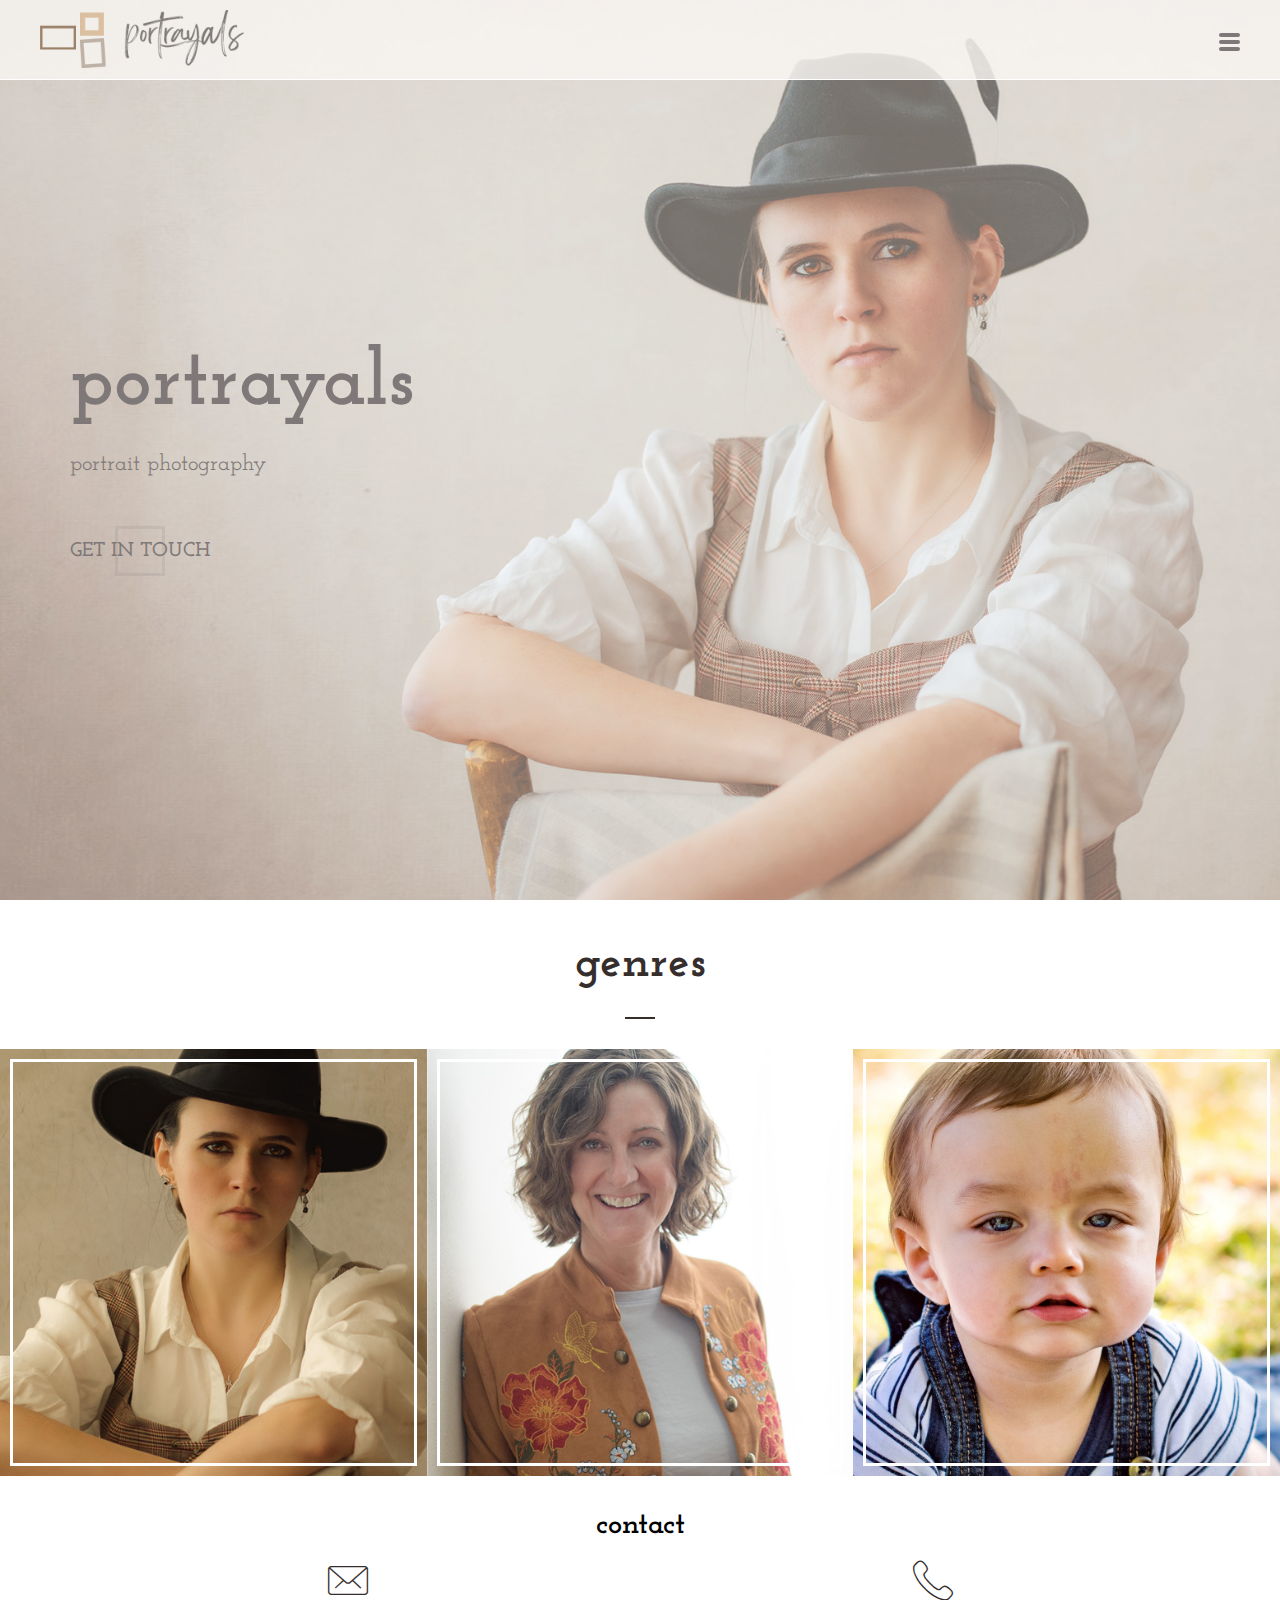
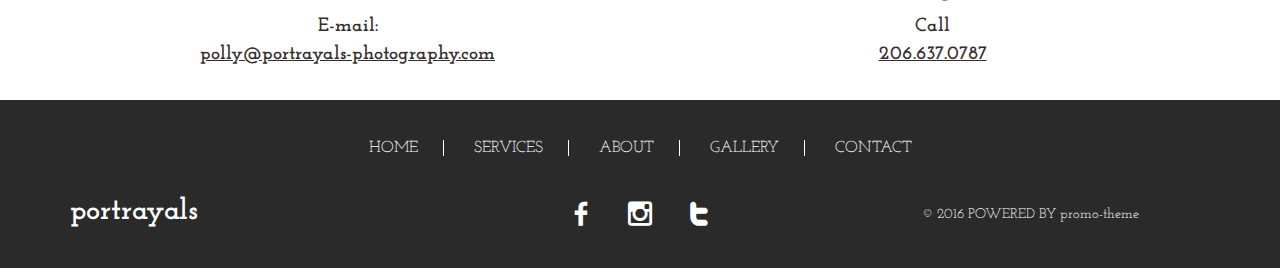
==== index.html @ 2fafe503 "first commit" ====
<!DOCTYPE HTML>
<html lang="en" dir="ltr">
<head>
	<meta charset=utf-8>
	<meta name="viewport" content="width=device-width, initial-scale=1.0">
	<title>Portrayals Portrait Studio</title>
	<meta name="keywords" content="">
	<meta name="description" content="">
	<link id="favicon" rel="shortcut icon" href="images\imgs\favicon.ico" type="image/x-icon">
	<link rel="stylesheet" href="css/fonts.css">
	<link rel="stylesheet" href="css/icon-font.css">
	<link rel="stylesheet" href="css/social-icons.css">
	<link rel="stylesheet" href="css/frontend-grid.css">
	<link rel="stylesheet" href="css/owl.carousel.css">
	<link rel="stylesheet" href="css/style.css">
	<link rel="stylesheet" href="css/mobile.css">
	<link rel="preconnect" href="https://fonts.googleapis.com">
	<link rel="preconnect" href="https://fonts.gstatic.com" crossorigin>
	<link href="https://fonts.googleapis.com/css2?family=Josefin+Slab:ital,wght@0,300;0,500;0,700;1,300;1,400;1,700&display=swap" rel="stylesheet">

	<!-- /**
	 * @license
	 * MyFonts Webfont Build ID 4387288, 2022-02-26T09:10:14-0500
	 *
	 * The fonts listed in this notice are subject to the End User License
	 * Agreement(s) entered into by the website owner. All other parties are
	 * explicitly restricted from using the Licensed Webfonts(s).
	 *
	 * You may obtain a valid license at the URLs below.
	 *
	 * Webfont: Sisterhood by Din Studio
	 * URL: https://www.myfonts.com/fonts/din-studio/sisterhood/regular/
	 * Copyright: Sisterhood © dinstudio. 2020 All Rights Reserved
	 *
	 * © 2022 MyFonts Inc
	*/ -->
	<link rel="stylesheet" type="text/css" href="fonts\MyFontsWebfontsKit\MyFontsWebfontsKit.css">

	<style>
	@import url('https://fonts.googleapis.com/css2?family=Josefin+Slab:ital,wght@0,300;0,400;0,500;0,700;1,400&display=swap');
	</style>

	<!--[if IE]>
      <script type="text/javascript" src="https://ajax.googleapis.com/ajax/libs/mootools/1.4.0/mootools-yui-compressed.js"></script>
      <script type="text/javascript" src="js/selectivizr-min.js"></script>
      <script src="https://css3-mediaqueries-js.googlecode.com/svn/trunk/css3-mediaqueries.js"></script>
      <script src="http://html5shiv.googlecode.com/svn/trunk/html5.js"></script>
    <![endif]-->
</head>

<body>
	<div id="all">
		<!-- Preloader -->
		<div id="page-preloader">
			<div class="spinner centered-container">P</div>
		</div>
		<!-- END Preloader -->
		<!-- Header -->
		<header class="header fw-main-row">
			<div class="fw-container-fluid">
				<div class="logo"><a href="index.html"><img src="images\imgs\weblogo-sm-notag.png" alt="logo" width="80%" ></a></div>
				<div class="fr">
					<div class="nav-button full-screen-nav-button">
						<div></div>
					</div>
				</div>
			</div>
		</header>
		<!-- END Header -->

		<!-- Full screen navigation -->
		<nav class="full-screen-nav">
			<div class="fsn-container">
				<ul class="cell">
					<li class="current-menu-item menu-item-has-children">
						<a href="index.html">home</a>
							<ul class="sub-menu">
								<li class="current-menu-item"><a href="about-me.html">Photographer</a></li>
								<li><a href="agency.html">Studio</a></li>
								<!-- <li><a href="blog.html">Blog</a></li> -->
							</ul>
					</li>
					<li class="menu-item-has-children">
						<a href="#">services</a>
						<ul class="sub-menu">
							<li><a href="#">studio portraits</a></li>
							<li><a href="#">onsite portraits</a></li>
							<li><a href="#">lifestyle shoots</a></li>
							<li><a href="#">professional headshots</a></li>
							<li><a href="#">fine art boudoir</a></li>
						</ul>
					</li>
					<li class="menu-item-has-children">
						<a href="about-me.html">about</a>
					</li>
					<li class="menu-item-has-children">
						<a href="masonry-col3.html">gallery</a>
					</li>
					<li><a href="contact.html">contact me</a></li>
				</ul>
			</div>
		</nav>
		<!-- END Full screen navigation -->

		<section class="fw-main-row">
			<div class="fw-container-fluid no-padding">
				<!-- Banner -->
				<div class="banner full-screen">
					<div class="item" style="background-image: url(images/imgs/bannerimg-1.jpg);">
						<div class="centered-container fw-container">
							<h1>portrayals</h1>
							<p>portrait photography</p>
							<a href="contact.html" class="button-style1"><span>get in touch</span></a>
						</div>
					</div>



				</div>
				<!--END Banner -->
			</div>
		</section>

		<section class="fw-main-row">

			<div class="fw-container-fluid">
				<div class="heading-decor line tac">
						<h2>genres</h2>
				</div>
				<div class="fw-row">
					<!-- Team item -->
					<div class="team-item fw-col-xs-12 fw-col-sm-6 fw-col-md-4" style="background-image: url(images/imgs/team1.jpg);">
						<div class="centered-container">
							<div>
								<p style="text-transform: uppercase;">contemporary<br />portrait</p>

							</div>
						</div>
					</div>
					<!-- END Team item -->
					<!-- Team item -->
					<div class="team-item fw-col-xs-12 fw-col-sm-6 fw-col-md-4" style="background-image: url(images/imgs/team2.jpg);">
						<div class="centered-container">
							<div>
								<p style="text-transform: uppercase;">professional<br />headshot</p>
							</div>
						</div>
					</div>
					<!-- END Team item -->
					<!-- Team item -->
					<div class="team-item fw-col-xs-12 fw-col-sm-6 fw-col-md-4" style="background-image: url(images/imgs/team3.jpg);">
						<div class="centered-container">
							<div>
									<p style="text-transform: uppercase;">family<br />lifestyle</p>
							</div>
						</div>
					</div>
					</div>
					<!-- END Team item -->
					<!-- Team item -->
					<!-- <div class="team-item fw-col-xs-12 fw-col-sm-6 fw-col-md-3" style="background-image: url(images/imgs/team4.jpg);">
						<div class="centered-container">
							<div>
								<p style="text-transform: uppercase;">fine art<br />boudoir</p>
							</div>
						</div>
					</div> -->
					<!-- END Team item -->
				</div>

		</section>


		<section class="fw-main-row clearfix pt15">
			<div class="fw-container">
				<div class="h4 tac" style="color: #000;">contact</div>
				<div class="fw-row">

					<!-- Icon box -->
					<div class="icon-box fw-col-xs-12 fw-col-sm-6">
						<div class="icon"><i class="icon-font-mail-5"></i></div>
						<p style="font-size: 1.2rem; font-weight: 700;">E-mail:<br/><a href="mailto:polly@portrayals-photography.com">polly@portrayals-photography.com</a></p>
					</div>
					<!-- END Icon box -->
					<!-- Icon box -->
					<div class="icon-box fw-col-xs-12 fw-col-sm-6">
						<div class="icon"><i class="icon-font-phone-call-2"></i></div>
						<p style="font-size: 1.2rem; font-weight: 700;">Call<br><a href="206.637.0787">206.637.0787</a></p>
					</div>
					<!-- END Icon box -->
				</div>
			</div>
		</section>

		<footer class="footer fw-main-row dark-overlay2">
			<div class="fw-container-fluid no-padding">
			</div>
			<div class="fw-container">
				<!-- Footer menu -->
				<nav class="footer-nav">
					<ul class="menu">
						<li><a href="index.html">HOME</a></li>
						<li><a href="#">SERVICES</a></li>
						<li><a href="about-me.html">ABOUT</a></li>
						<li><a href="masonry-col3.html">GALLERY</a></li>
						<li><a href="contact.html">CONTACT</a></li>
					</ul>
				</nav>
				<!-- END Footer menu -->
				<div class="fw-row">
					<div class="fw-col-xs-12 fw-col-md-4">
						<!-- Footer logo -->
						<div class="footer-logo"><a href="index.html">portrayals</a></div>
						<!-- END Footer logo -->
					</div>
					<div class="fw-col-xs-12 fw-col-sm-6 fw-col-md-4">
						<!-- Social buttons -->
						<div class="social-buttons tac">
							<a href="#"><i class="social-icon-facebook-logo"></i></a>
							<a href="#"><i class="social-icon-instagram-social-network-logo-of-photo-camera"></i></a>
							<a href="#"><i class="social-icon-twitter-logo"></i></a>

						</div>
						<!-- END Social buttons -->
					</div>
					<!-- Copyright -->
					<div class="footer-copyright fw-col-xs-12 fw-col-sm-6 fw-col-md-4">© 2016 POWERED BY promo-theme</div>
					<!-- END Copyright -->
				</div>
			</div>
		</footer>
	</div>
	<script type="text/javascript" src="js/jquery-2.1.3.min.js"></script>
	<script type="text/javascript" src="js/owl.carousel.js"></script>
	<script type="text/javascript" src="js/isotope.pkgd.min.js"></script>
	<script type="text/javascript" src="js/script.js"></script>
</body>
</html>
---- css/icon-font.css ----
@font-face {
  font-family: 'icomoon';
  src:  url('../fonts/icomoon.eot?iv7aug');
  src:  url('../fonts/icomoon.eot?iv7aug#iefix') format('embedded-opentype'),
    url('../fonts/icomoon.ttf?iv7aug') format('truetype'),
    url('../fonts/icomoon.woff?iv7aug') format('woff'),
    url('../fonts/icomoon.svg?iv7aug#icomoon') format('svg');
  font-weight: normal;
  font-style: normal;
}

[class^="icon-font-"], [class*=" icon-font-"] {
  /* use !important to prevent issues with browser extensions that change fonts */
  font-family: 'icomoon' !important;
  speak: none;
  font-style: normal;
  font-weight: normal;
  font-variant: normal;
  text-transform: none;
  line-height: 1;

  /* Better Font Rendering =========== */
  -webkit-font-smoothing: antialiased;
  -moz-osx-font-smoothing: grayscale;
}

.icon-font-mail-2:before {
  content: "\e900";
}
.icon-font-speech-bubble:before {
  content: "\e901";
}
.icon-font-next-2:before {
  content: "\e902";
}
.icon-font-menu:before {
  content: "\e903";
}
.icon-font-battery-4:before {
  content: "\e904";
}
.icon-font-bedside-table:before {
  content: "\e905";
}
.icon-font-beer:before {
  content: "\e906";
}
.icon-font-binoculars:before {
  content: "\e907";
}
.icon-font-blind:before {
  content: "\e908";
}
.icon-font-book:before {
  content: "\e909";
}
.icon-font-cancer:before {
  content: "\e90a";
}
.icon-font-car:before {
  content: "\e90b";
}
.icon-font-car-1:before {
  content: "\e90c";
}
.icon-font-car-2:before {
  content: "\e90d";
}
.icon-font-center-alignment:before {
  content: "\e90e";
}
.icon-font-center-alignment-1:before {
  content: "\e90f";
}
.icon-font-chicken:before {
  content: "\e910";
}
.icon-font-chicken-1:before {
  content: "\e911";
}
.icon-font-chicken-2:before {
  content: "\e912";
}
.icon-font-clock:before {
  content: "\e913";
}
.icon-font-clock-1:before {
  content: "\e914";
}
.icon-font-clock-2:before {
  content: "\e915";
}
.icon-font-clock-3:before {
  content: "\e916";
}
.icon-font-clock-4:before {
  content: "\e917";
}
.icon-font-cloud:before {
  content: "\e918";
}
.icon-font-cloud-1:before {
  content: "\e919";
}
.icon-font-cloud-2:before {
  content: "\e91a";
}
.icon-font-cloud-computing:before {
  content: "\e91b";
}
.icon-font-cloudy:before {
  content: "\e91c";
}
.icon-font-coins:before {
  content: "\e91d";
}
.icon-font-compass:before {
  content: "\e91e";
}
.icon-font-conga:before {
  content: "\e91f";
}
.icon-font-copy:before {
  content: "\e920";
}
.icon-font-corndog:before {
  content: "\e921";
}
.icon-font-cow:before {
  content: "\e922";
}
.icon-font-customer-service:before {
  content: "\e923";
}
.icon-font-cutlery:before {
  content: "\e924";
}
.icon-font-diagonal-arrow:before {
  content: "\e925";
}
.icon-font-diagonal-arrow-1:before {
  content: "\e926";
}
.icon-font-diagonal-arrow-2:before {
  content: "\e927";
}
.icon-font-diagonal-arrow-3:before {
  content: "\e928";
}
.icon-font-diamond:before {
  content: "\e929";
}
.icon-font-diaper:before {
  content: "\e92a";
}
.icon-font-download:before {
  content: "\e92b";
}
.icon-font-download-1:before {
  content: "\e92c";
}
.icon-font-electric-guitar:before {
  content: "\e92d";
}
.icon-font-emoticon:before {
  content: "\e92e";
}
.icon-font-export:before {
  content: "\e92f";
}
.icon-font-eye:before {
  content: "\e930";
}
.icon-font-eye-1:before {
  content: "\e931";
}
.icon-font-feeding-bottle:before {
  content: "\e932";
}
.icon-font-file:before {
  content: "\e933";
}
.icon-font-file-1:before {
  content: "\e934";
}
.icon-font-file-2:before {
  content: "\e935";
}
.icon-font-file-3:before {
  content: "\e936";
}
.icon-font-film-strip:before {
  content: "\e937";
}
.icon-font-flag:before {
  content: "\e938";
}
.icon-font-flash:before {
  content: "\e939";
}
.icon-font-fork:before {
  content: "\e93a";
}
.icon-font-fountain-pen:before {
  content: "\e93b";
}
.icon-font-fountain-pen-1:before {
  content: "\e93c";
}
.icon-font-fountain-pen-2:before {
  content: "\e93d";
}
.icon-font-fountain-pen-3:before {
  content: "\e93e";
}
.icon-font-fountain-pen-4:before {
  content: "\e93f";
}
.icon-font-gemini:before {
  content: "\e940";
}
.icon-font-glass-of-water:before {
  content: "\e941";
}
.icon-font-guitar:before {
  content: "\e942";
}
.icon-font-ham:before {
  content: "\e943";
}
.icon-font-happy:before {
  content: "\e944";
}
.icon-font-happy-1:before {
  content: "\e945";
}
.icon-font-head:before {
  content: "\e946";
}
.icon-font-heavy-metal:before {
  content: "\e947";
}
.icon-font-home:before {
  content: "\e948";
}
.icon-font-home-1:before {
  content: "\e949";
}
.icon-font-home-2:before {
  content: "\e94a";
}
.icon-font-home-3:before {
  content: "\e94b";
}
.icon-font-home-4:before {
  content: "\e94c";
}
.icon-font-horse:before {
  content: "\e94d";
}
.icon-font-id-card:before {
  content: "\e94e";
}
.icon-font-jar:before {
  content: "\e94f";
}
.icon-font-justify:before {
  content: "\e950";
}
.icon-font-laundry:before {
  content: "\e951";
}
.icon-font-laundry-1:before {
  content: "\e952";
}
.icon-font-laundry-2:before {
  content: "\e953";
}
.icon-font-laundry-3:before {
  content: "\e954";
}
.icon-font-laundry-4:before {
  content: "\e955";
}
.icon-font-laundry-5:before {
  content: "\e956";
}
.icon-font-left-alignment:before {
  content: "\e957";
}
.icon-font-left-alignment-1:before {
  content: "\e958";
}
.icon-font-lemon:before {
  content: "\e959";
}
.icon-font-lemon-1:before {
  content: "\e95a";
}
.icon-font-lemonade:before {
  content: "\e95b";
}
.icon-font-lemonade-1:before {
  content: "\e95c";
}
.icon-font-leo:before {
  content: "\e95d";
}
.icon-font-light-bulb:before {
  content: "\e95e";
}
.icon-font-like:before {
  content: "\e95f";
}
.icon-font-mail-1:before {
  content: "\e960";
}
.icon-font-mail-3:before {
  content: "\e961";
}
.icon-font-mail-4:before {
  content: "\e962";
}
.icon-font-mail-5:before {
  content: "\e963";
}
.icon-font-man:before {
  content: "\e964";
}
.icon-font-man-1:before {
  content: "\e965";
}
.icon-font-map:before {
  content: "\e966";
}
.icon-font-maths:before {
  content: "\e967";
}
.icon-font-medical-result:before {
  content: "\e968";
}
.icon-font-money:before {
  content: "\e969";
}
.icon-font-monitor:before {
  content: "\e96a";
}
.icon-font-monitor-1:before {
  content: "\e96b";
}
.icon-font-monitor-2:before {
  content: "\e96c";
}
.icon-font-monitor-3:before {
  content: "\e96d";
}
.icon-font-monitor-4:before {
  content: "\e96e";
}
.icon-font-monitor-5:before {
  content: "\e96f";
}
.icon-font-muted:before {
  content: "\e970";
}
.icon-font-ninja:before {
  content: "\e971";
}
.icon-font-padlock:before {
  content: "\e972";
}
.icon-font-padlock-1:before {
  content: "\e973";
}
.icon-font-pear:before {
  content: "\e974";
}
.icon-font-phone-call-1:before {
  content: "\e975";
}
.icon-font-phone-call-2:before {
  content: "\e976";
}
.icon-font-phone-call-3:before {
  content: "\e977";
}
.icon-font-photo-camera:before {
  content: "\e978";
}
.icon-font-pie-chart:before {
  content: "\e979";
}
.icon-font-pie-chart-1:before {
  content: "\e97a";
}
.icon-font-piggy-bank:before {
  content: "\e97b";
}
.icon-font-pin:before {
  content: "\e97c";
}
.icon-font-placeholder-1:before {
  content: "\e97d";
}
.icon-font-placeholder-2:before {
  content: "\e97e";
}
.icon-font-plug:before {
  content: "\e97f";
}
.icon-font-plug-1:before {
  content: "\e980";
}
.icon-font-pointing:before {
  content: "\e981";
}
.icon-font-rain:before {
  content: "\e982";
}
.icon-font-right-alignment:before {
  content: "\e983";
}
.icon-font-right-alignment-1:before {
  content: "\e984";
}
.icon-font-rolling-pin:before {
  content: "\e985";
}
.icon-font-ruler:before {
  content: "\e986";
}
.icon-font-ruler-1:before {
  content: "\e987";
}
.icon-font-sad:before {
  content: "\e988";
}
.icon-font-saturn:before {
  content: "\e989";
}
.icon-font-saturn-1:before {
  content: "\e98a";
}
.icon-font-sausage:before {
  content: "\e98b";
}
.icon-font-sheep:before {
  content: "\e98c";
}
.icon-font-sheep-1:before {
  content: "\e98d";
}
.icon-font-shield:before {
  content: "\e98e";
}
.icon-font-shop:before {
  content: "\e98f";
}
.icon-font-shopping-bag:before {
  content: "\e990";
}
.icon-font-shopping-basket:before {
  content: "\e991";
}
.icon-font-smartphone:before {
  content: "\e992";
}
.icon-font-smartphone-1:before {
  content: "\e993";
}
.icon-font-smartphone-2:before {
  content: "\e994";
}
.icon-font-smartphone-3:before {
  content: "\e995";
}
.icon-font-smile:before {
  content: "\e996";
}
.icon-font-socket:before {
  content: "\e997";
}
.icon-font-speech-bubble-1:before {
  content: "\e998";
}
.icon-font-speech-bubble-2:before {
  content: "\e999";
}
.icon-font-speech-bubble-3:before {
  content: "\e99a";
}
.icon-font-spoon:before {
  content: "\e99b";
}
.icon-font-sun:before {
  content: "\e99c";
}
.icon-font-alien:before {
  content: "\e99d";
}
.icon-font-ambulance:before {
  content: "\e99e";
}
.icon-font-ambulance-1:before {
  content: "\e99f";
}
.icon-font-aries:before {
  content: "\e9a0";
}
.icon-font-armchair:before {
  content: "\e9a1";
}
.icon-font-baby:before {
  content: "\e9a2";
}
.icon-font-baby-1:before {
  content: "\e9a3";
}
.icon-font-baby-girl:before {
  content: "\e9a4";
}
.icon-font-balance:before {
  content: "\e9a5";
}
.icon-font-bar-chart:before {
  content: "\e9a6";
}
.icon-font-bar-chart-1:before {
  content: "\e9a7";
}
.icon-font-battery:before {
  content: "\e9a8";
}
.icon-font-battery-1:before {
  content: "\e9a9";
}
.icon-font-battery-2:before {
  content: "\e9aa";
}
.icon-font-battery-3:before {
  content: "\e9ab";
}
.icon-font-surprised:before {
  content: "\e9ac";
}
.icon-font-syringe:before {
  content: "\e9ad";
}
.icon-font-table:before {
  content: "\e9ae";
}
.icon-font-tap:before {
  content: "\e9af";
}
.icon-font-tap-1:before {
  content: "\e9b0";
}
.icon-font-tap-2:before {
  content: "\e9b1";
}
.icon-font-taurus:before {
  content: "\e9b2";
}
.icon-font-telephone:before {
  content: "\e9b3";
}
.icon-font-toaster:before {
  content: "\e9b4";
}
.icon-font-ufo:before {
  content: "\e9b5";
}
.icon-font-upload:before {
  content: "\e9b6";
}
.icon-font-upload-1:before {
  content: "\e9b7";
}
.icon-font-van:before {
  content: "\e9b8";
}
.icon-font-victory:before {
  content: "\e9b9";
}
.icon-font-video-camera:before {
  content: "\e9ba";
}
.icon-font-video-camera-1:before {
  content: "\e9bb";
}
.icon-font-watermelon:before {
  content: "\e9bc";
}
.icon-font-weight:before {
  content: "\e9bd";
}
.icon-font-wifi:before {
  content: "\e9be";
}
.icon-font-wifi-1:before {
  content: "\e9bf";
}
.icon-font-wifi-2:before {
  content: "\e9c0";
}
.icon-font-wifi-3:before {
  content: "\e9c1";
}
.icon-font-woman:before {
  content: "\e9c2";
}
.icon-font-woman-1:before {
  content: "\e9c3";
}
.icon-font-zip:before {
  content: "\e9c4";
}
.icon-font-cancel:before {
  content: "\e9c5";
}
.icon-font-checked-1:before {
  content: "\e9c6";
}
.icon-font-checked-2:before {
  content: "\e9c7";
}
.icon-font-checked-3:before {
  content: "\e9c8";
}
.icon-font-clockwise:before {
  content: "\e9c9";
}
.icon-font-clockwise-1:before {
  content: "\e9ca";
}
.icon-font-command:before {
  content: "\e9cb";
}
.icon-font-compress:before {
  content: "\e9cc";
}
.icon-font-counterclockwise:before {
  content: "\e9cd";
}
.icon-font-counterclockwise-1:before {
  content: "\e9ce";
}
.icon-font-crossroads:before {
  content: "\e9cf";
}
.icon-font-crossroads-1:before {
  content: "\e9d0";
}
.icon-font-delete:before {
  content: "\e9d1";
}
.icon-font-deny:before {
  content: "\e9d2";
}
.icon-font-diagonal:before {
  content: "\e9d3";
}
.icon-font-diagonal-1:before {
  content: "\e9d4";
}
.icon-font-diagonal-arrow-4:before {
  content: "\e9d5";
}
.icon-font-diagonal-arrow-5:before {
  content: "\e9d6";
}
.icon-font-diagonal-arrow-6:before {
  content: "\e9d7";
}
.icon-font-diagonal-arrow-7:before {
  content: "\e9d8";
}
.icon-font-diagonal-arrow-8:before {
  content: "\e9d9";
}
.icon-font-diagonal-arrow-9:before {
  content: "\e9da";
}
.icon-font-diagonal-arrow-10:before {
  content: "\e9db";
}
.icon-font-diagonal-arrow-11:before {
  content: "\e9dc";
}
.icon-font-diagonal-arrow-12:before {
  content: "\e9dd";
}
.icon-font-diagonal-arrow-13:before {
  content: "\e9de";
}
.icon-font-down-arrow:before {
  content: "\e9df";
}
.icon-font-down-arrow-1:before {
  content: "\e9e0";
}
.icon-font-down-arrow-2:before {
  content: "\e9e1";
}
.icon-font-down-arrow-3:before {
  content: "\e9e2";
}
.icon-font-drag-down:before {
  content: "\e9e3";
}
.icon-font-drag-down-1:before {
  content: "\e9e4";
}
.icon-font-drag-left:before {
  content: "\e9e5";
}
.icon-font-drag-left-1:before {
  content: "\e9e6";
}
.icon-font-drag-right:before {
  content: "\e9e7";
}
.icon-font-drag-right-1:before {
  content: "\e9e8";
}
.icon-font-drag-up:before {
  content: "\e9e9";
}
.icon-font-drag-up-1:before {
  content: "\e9ea";
}
.icon-font-exclamation:before {
  content: "\e9eb";
}
.icon-font-expand:before {
  content: "\e9ec";
}
.icon-font-expand-1:before {
  content: "\e9ed";
}
.icon-font-expand-2:before {
  content: "\e9ee";
}
.icon-font-expand-3:before {
  content: "\e9ef";
}
.icon-font-fast-forward:before {
  content: "\e9f0";
}
.icon-font-fit:before {
  content: "\e9f1";
}
.icon-font-fit-1:before {
  content: "\e9f2";
}
.icon-font-glide:before {
  content: "\e9f3";
}
.icon-font-glide-1:before {
  content: "\e9f4";
}
.icon-font-glide-2:before {
  content: "\e9f5";
}
.icon-font-info:before {
  content: "\e9f6";
}
.icon-font-left-sign:before {
  content: "\e9f7";
}
.icon-font-menu-1:before {
  content: "\e9f8";
}
.icon-font-menu-2:before {
  content: "\e9f9";
}
.icon-font-menu-3:before {
  content: "\e9fa";
}
.icon-font-menu-4:before {
  content: "\e9fb";
}
.icon-font-minus:before {
  content: "\e9fc";
}
.icon-font-minus-1:before {
  content: "\e9fd";
}
.icon-font-minus-2:before {
  content: "\e9fe";
}
.icon-font-next-1:before {
  content: "\e9ff";
}
.icon-font-next-3:before {
  content: "\ea00";
}
.icon-font-next-4:before {
  content: "\ea01";
}
.icon-font-plus:before {
  content: "\ea02";
}
.icon-font-plus-1:before {
  content: "\ea03";
}
.icon-font-question:before {
  content: "\ea04";
}
.icon-font-remove:before {
  content: "\ea05";
}
.icon-font-remove-1:before {
  content: "\ea06";
}
.icon-font-resize:before {
  content: "\ea07";
}
.icon-font-resize-1:before {
  content: "\ea08";
}
.icon-font-return:before {
  content: "\ea09";
}
.icon-font-rewind:before {
  content: "\ea0a";
}
.icon-font-right-sign:before {
  content: "\ea0b";
}
.icon-font-rotate:before {
  content: "\ea0c";
}
.icon-font-rotate-1:before {
  content: "\ea0d";
}
.icon-font-rotate-2:before {
  content: "\ea0e";
}
.icon-font-rotate-3:before {
  content: "\ea0f";
}
.icon-font-shift:before {
  content: "\ea10";
}
.icon-font-shrink:before {
  content: "\ea11";
}
.icon-font-shrink-1:before {
  content: "\ea12";
}
.icon-font-shrink-2:before {
  content: "\ea13";
}
.icon-font-shrink-3:before {
  content: "\ea14";
}
.icon-font-shrink-4:before {
  content: "\ea15";
}
.icon-font-slide-down:before {
  content: "\ea16";
}
.icon-font-slide-down-1:before {
  content: "\ea17";
}
.icon-font-slide-left:before {
  content: "\ea18";
}
.icon-font-slide-left-1:before {
  content: "\ea19";
}
.icon-font-slide-right:before {
  content: "\ea1a";
}
.icon-font-slide-right-1:before {
  content: "\ea1b";
}
.icon-font-slide-up:before {
  content: "\ea1c";
}
.icon-font-slide-up-1:before {
  content: "\ea1d";
}
.icon-font-slim-down:before {
  content: "\ea1e";
}
.icon-font-slim-down-1:before {
  content: "\ea1f";
}
.icon-font-slim-left:before {
  content: "\ea20";
}
.icon-font-slim-left-1:before {
  content: "\ea21";
}
.icon-font-slim-right:before {
  content: "\ea22";
}
.icon-font-slim-right-1:before {
  content: "\ea23";
}
.icon-font-slim-up:before {
  content: "\ea24";
}
.icon-font-slim-up-1:before {
  content: "\ea25";
}
.icon-font-stretch:before {
  content: "\ea26";
}
.icon-font-stretch-1:before {
  content: "\ea27";
}
.icon-font-stretch-2:before {
  content: "\ea28";
}
.icon-font-stretch-3:before {
  content: "\ea29";
}
.icon-font-stretch-4:before {
  content: "\ea2a";
}
.icon-font-stretch-5:before {
  content: "\ea2b";
}
.icon-font-stretch-6:before {
  content: "\ea2c";
}
.icon-font-stretch-7:before {
  content: "\ea2d";
}
.icon-font-switch:before {
  content: "\ea2e";
}
.icon-font-switch-1:before {
  content: "\ea2f";
}
.icon-font-switch-2:before {
  content: "\ea30";
}
.icon-font-add:before {
  content: "\ea31";
}
.icon-font-back-1:before {
  content: "\ea32";
}
.icon-font-back-2:before {
  content: "\ea33";
}
.icon-font-back-3:before {
  content: "\ea34";
}
.icon-font-back-4:before {
  content: "\ea35";
}
.icon-font-bookmark:before {
  content: "\ea36";
}
.icon-font-button:before {
  content: "\ea37";
}
.icon-font-switch-3:before {
  content: "\ea38";
}
.icon-font-switch-4:before {
  content: "\ea39";
}
.icon-font-switch-5:before {
  content: "\ea3a";
}
.icon-font-tab:before {
  content: "\ea3b";
}
.icon-font-up-arrow:before {
  content: "\ea3c";
}
.icon-font-up-arrow-1:before {
  content: "\ea3d";
}
.icon-font-up-arrow-2:before {
  content: "\ea3e";
}
.icon-font-up-arrow-3:before {
  content: "\ea3f";
}
.icon-font-up-arrow-4:before {
  content: "\ea40";
}
.icon-font-up-arrow-5:before {
  content: "\ea41";
}
.icon-font-up-sign:before {
  content: "\ea42";
}
.icon-font-vertical:before {
  content: "\ea43";
}
.icon-font-menu-button-of-three-horizontal-lines:before {
  content: "\ea44";
}
.icon-font-next:before {
  content: "\ea45";
}
.icon-font-back:before {
  content: "\ea46";
}
.icon-font-price-tag:before {
  content: "\ea47";
}
.icon-font-checked:before {
  content: "\ea48";
}
.icon-font-placeholder:before {
  content: "\ea49";
}
.icon-font-mail:before {
  content: "\ea4a";
}
.icon-font-phone-call:before {
  content: "\ea4b";
}
---- css/social-icons.css ----
@font-face {
  font-family: 'social-icons';
  src: url('../fonts/social-icons.eot?99958962');
  src: url('../fonts/social-icons.eot?99958962#iefix') format('embedded-opentype'),
       url('../fonts/social-icons.woff2?99958962') format('woff2'),
       url('../fonts/social-icons.woff?99958962') format('woff'),
       url('../fonts/social-icons.ttf?99958962') format('truetype'),
       url('../fonts/social-icons.svg?99958962#social-icons') format('svg');
  font-weight: normal;
  font-style: normal;
}
 
[class^="social-icon-"]:before, [class*=" social-icon-"]:before {
  font-family: "social-icons";
  font-style: normal;
  font-weight: normal;
  display: inline-block;
  text-decoration: inherit;
  text-align: center;
  font-variant: normal;
  text-transform: none;
  line-height: 1em;
  padding: 1px;
}
 
.social-icon-51-on-social-logo:before { content: '\e800'; } /* '' */
.social-icon-56-social-logo:before { content: '\e801'; } /* '' */
.social-icon-500px-logo-1:before { content: '\e802'; } /* '' */
.social-icon-500px-logo:before { content: '\e803'; } /* '' */
.social-icon-ads-of-the-world-logo:before { content: '\e804'; } /* '' */
.social-icon-ads-scuttlepad-logo:before { content: '\e805'; } /* '' */
.social-icon-arte10-logo:before { content: '\e806'; } /* '' */
.social-icon-ashley-madison-social-logo:before { content: '\e807'; } /* '' */
.social-icon-asmallworld-logo:before { content: '\e808'; } /* '' */
.social-icon-badoo-social-logotype:before { content: '\e809'; } /* '' */
.social-icon-baidu-logo:before { content: '\e80a'; } /* '' */
.social-icon-bananity-social-logo:before { content: '\e80b'; } /* '' */
.social-icon-bebo-social-logotype:before { content: '\e80d'; } /* '' */
.social-icon-behance-logo:before { content: '\e80e'; } /* '' */
.social-icon-bettercodes-logo:before { content: '\e80f'; } /* '' */
.social-icon-bisquits-logo:before { content: '\e810'; } /* '' */
.social-icon-bitacoras-logo:before { content: '\e811'; } /* '' */
.social-icon-bitacoras-symbol:before { content: '\e812'; } /* '' */
.social-icon-blackplanet-logotype:before { content: '\e813'; } /* '' */
.social-icon-blogbus-logo:before { content: '\e814'; } /* '' */
.social-icon-blogger-logotype:before { content: '\e815'; } /* '' */
.social-icon-bloson-logo:before { content: '\e816'; } /* '' */
.social-icon-bola-a-logo:before { content: '\e817'; } /* '' */
.social-icon-buzznet-logo:before { content: '\e818'; } /* '' */
.social-icon-cafemom-logo:before { content: '\e819'; } /* '' */
.social-icon-care2-logo:before { content: '\e81a'; } /* '' */
.social-icon-caringbridge-logo:before { content: '\e81b'; } /* '' */
.social-icon-cellufun-logo:before { content: '\e81c'; } /* '' */
.social-icon-citeulike-logo:before { content: '\e81d'; } /* '' */
.social-icon-classmates-logotype-symbol:before { content: '\e81e'; } /* '' */
.social-icon-club-dante-social-logotype:before { content: '\e81f'; } /* '' */
.social-icon-colourlovers-logo:before { content: '\e821'; } /* '' */
.social-icon-coroflot:before { content: '\e822'; } /* '' */
.social-icon-couchsurfing-logo:before { content: '\e823'; } /* '' */
.social-icon-creattica-logo:before { content: '\e824'; } /* '' */
.social-icon-dailymotion-logo:before { content: '\e826'; } /* '' */
.social-icon-delicious-logotype-of-squares:before { content: '\e828'; } /* '' */
.social-icon-desarrollo-web-or-web-development-logo:before { content: '\e829'; } /* '' */
.social-icon-designrelated-logotype:before { content: '\e82a'; } /* '' */
.social-icon-deviantart-logo:before { content: '\e82b'; } /* '' */
.social-icon-digg-logo:before { content: '\e82c'; } /* '' */
.social-icon-digg-logotype:before { content: '\e82d'; } /* '' */
.social-icon-divoblogger-logo:before { content: '\e82e'; } /* '' */
.social-icon-doodle-ly-logotype:before { content: '\e82f'; } /* '' */
.social-icon-douban-logo:before { content: '\e830'; } /* '' */
.social-icon-dribbble-logo:before { content: '\e831'; } /* '' */
.social-icon-ebay-logo:before { content: '\e832'; } /* '' */
.social-icon-etsy-logo:before { content: '\e833'; } /* '' */
.social-icon-everloop-logo:before { content: '\e834'; } /* '' */
.social-icon-ex-fm-logo:before { content: '\e835'; } /* '' */
.social-icon-eyeem-logo:before { content: '\e836'; } /* '' */
.social-icon-facebook-logo:before { content: '\e837'; } /* '' */
.social-icon-fanlala-logo:before { content: '\e838'; } /* '' */
.social-icon-flipkart-logo:before { content: '\e83a'; } /* '' */
.social-icon-fod-social-logo:before { content: '\e83b'; } /* '' */
.social-icon-fontli-logo:before { content: '\e83c'; } /* '' */
.social-icon-fotki-logo:before { content: '\e83d'; } /* '' */
.social-icon-fotolog-social-network-logo:before { content: '\e83e'; } /* '' */
.social-icon-foursquare-logo:before { content: '\e83f'; } /* '' */
.social-icon-friendster-logo:before { content: '\e840'; } /* '' */
.social-icon-funny-or-die-logo:before { content: '\e841'; } /* '' */
.social-icon-gaiaonline-logo:before { content: '\e842'; } /* '' */
.social-icon-gather-logo:before { content: '\e843'; } /* '' */
.social-icon-geni-social-logo:before { content: '\e844'; } /* '' */
.social-icon-geonick-logo:before { content: '\e845'; } /* '' */
.social-icon-glipho-logo:before { content: '\e846'; } /* '' */
.social-icon-glogster-logo:before { content: '\e847'; } /* '' */
.social-icon-google-plus-social-logotype:before { content: '\e848'; } /* '' */
.social-icon-grooveshark-logotype:before { content: '\e849'; } /* '' */
.social-icon-grou-ps-logo:before { content: '\e84a'; } /* '' */
.social-icon-habbo-logotype-1:before { content: '\e84b'; } /* '' */
.social-icon-habbo-logotype:before { content: '\e84c'; } /* '' */
.social-icon-heello-logo:before { content: '\e84d'; } /* '' */
.social-icon-hexun-logo:before { content: '\e84e'; } /* '' */
.social-icon-hi5-social-logo:before { content: '\e84f'; } /* '' */
.social-icon-hipstamatic-logo:before { content: '\e850'; } /* '' */
.social-icon-hubbub-logo:before { content: '\e851'; } /* '' */
.social-icon-inside-the-hotel-logotype:before { content: '\e852'; } /* '' */
.social-icon-instagram-social-network-logo-of-photo-camera:before { content: '\e853'; } /* '' */
.social-icon-intellectconnect-logo:before { content: '\e854'; } /* '' */
.social-icon-iqyi-logo:before { content: '\e855'; } /* '' */
.social-icon-itsmy-logo-1:before { content: '\e856'; } /* '' */
.social-icon-itsmy-logo:before { content: '\e857'; } /* '' */
.social-icon-jiepang-logotype:before { content: '\e858'; } /* '' */
.social-icon-jux-logo:before { content: '\e859'; } /* '' */
.social-icon-kaixin101-logotype-of-a-smiling-star:before { content: '\e85a'; } /* '' */
.social-icon-kiwibox-logo:before { content: '\e85b'; } /* '' */
.social-icon-ku6-logo:before { content: '\e85c'; } /* '' */
.social-icon-last-fm-logo:before { content: '\e85d'; } /* '' */
.social-icon-linkedin-logo:before { content: '\e85e'; } /* '' */
.social-icon-meetic-logo:before { content: '\e860'; } /* '' */
.social-icon-meetme-logo:before { content: '\e861'; } /* '' */
.social-icon-meetup-logo:before { content: '\e862'; } /* '' */
.social-icon-flixster-logo:before { content: '\e863'; } /* '' */
.social-icon-meetyourfriends-logotype:before { content: '\e864'; } /* '' */
.social-icon-meneame-social-network-logo-of-an-elephant:before { content: '\e865'; } /* '' */
.social-icon-metacafe-logo:before { content: '\e866'; } /* '' */
.social-icon-mixi-logo:before { content: '\e867'; } /* '' */
.social-icon-mocospace-logo:before { content: '\e868'; } /* '' */
.social-icon-my-heritage-logo:before { content: '\e869'; } /* '' */
.social-icon-my-life-logo:before { content: '\e86a'; } /* '' */
.social-icon-my-life-social-logo:before { content: '\e86b'; } /* '' */
.social-icon-my-space-logo:before { content: '\e86c'; } /* '' */
.social-icon-myfolio-logo:before { content: '\e86d'; } /* '' */
.social-icon-myspace-logotype:before { content: '\e86e'; } /* '' */
.social-icon-ning-social-logo:before { content: '\e86f'; } /* '' */
.social-icon-nk-social-symbol:before { content: '\e870'; } /* '' */
.social-icon-notasweb-logo:before { content: '\e871'; } /* '' */
.social-icon-odnoklassniki-logo:before { content: '\e872'; } /* '' */
.social-icon-orkut-logo:before { content: '\e873'; } /* '' */
.social-icon-panamo-logo:before { content: '\e875'; } /* '' */
.social-icon-path-social-logotype:before { content: '\e876'; } /* '' */
.social-icon-pengyu-logotype:before { content: '\e877'; } /* '' */
.social-icon-pheed-logo:before { content: '\e878'; } /* '' */
.social-icon-pictify-logo:before { content: '\e879'; } /* '' */
.social-icon-pinspire-logo-symbol:before { content: '\e87a'; } /* '' */
.social-icon-pinstagram-logo:before { content: '\e87b'; } /* '' */
.social-icon-pinterest-social-logo:before { content: '\e87c'; } /* '' */
.social-icon-podio-social-logo:before { content: '\e87d'; } /* '' */
.social-icon-qq-social-logo-of-a-penguin:before { content: '\e87e'; } /* '' */
.social-icon-questionity-logotype:before { content: '\e87f'; } /* '' */
.social-icon-qzone-logo:before { content: '\e880'; } /* '' */
.social-icon-ravelry-logo-1:before { content: '\e881'; } /* '' */
.social-icon-ravelry-logo:before { content: '\e882'; } /* '' */
.social-icon-redalyc-logo:before { content: '\e883'; } /* '' */
.social-icon-reddit-logo:before { content: '\e884'; } /* '' */
.social-icon-reddit-social-logo-character:before { content: '\e885'; } /* '' */
.social-icon-rendezvous-logo:before { content: '\e886'; } /* '' */
.social-icon-renren-logo:before { content: '\e887'; } /* '' */
.social-icon-researchgate-logo:before { content: '\e888'; } /* '' */
.social-icon-reverbnation-logo:before { content: '\e889'; } /* '' */
.social-icon-ryze-logo:before { content: '\e88a'; } /* '' */
.social-icon-ryze-social-logo:before { content: '\e88b'; } /* '' */
.social-icon-scoop-it-logo-1:before { content: '\e88c'; } /* '' */
.social-icon-scoop-it-logo:before { content: '\e88d'; } /* '' */
.social-icon-scribd-logo:before { content: '\e88e'; } /* '' */
.social-icon-sina-logo:before { content: '\e88f'; } /* '' */
.social-icon-sina-social-logo-of-an-eye:before { content: '\e890'; } /* '' */
.social-icon-skyrock-logo:before { content: '\e891'; } /* '' */
.social-icon-slideshare-logo:before { content: '\e892'; } /* '' */
.social-icon-socialcam-logo:before { content: '\e893'; } /* '' */
.social-icon-sonico-logo:before { content: '\e894'; } /* '' */
.social-icon-sonico-social-logo:before { content: '\e895'; } /* '' */
.social-icon-soundcloud-logo:before { content: '\e896'; } /* '' */
.social-icon-spotbros-logo:before { content: '\e897'; } /* '' */
.social-icon-spotify-logo:before { content: '\e898'; } /* '' */
.social-icon-studivz-social-logo:before { content: '\e899'; } /* '' */
.social-icon-stumbleupon-logo:before { content: '\e89a'; } /* '' */
.social-icon-symbaloo-logotype:before { content: '\e89b'; } /* '' */
.social-icon-tadaa-logotype:before { content: '\e89c'; } /* '' */
.social-icon-tagged-logotype:before { content: '\e89d'; } /* '' */
.social-icon-tagworld-logotype-symbol:before { content: '\e89e'; } /* '' */
.social-icon-taringa-logo:before { content: '\e89f'; } /* '' */
.social-icon-telly-social-symbol:before { content: '\e8a0'; } /* '' */
.social-icon-tencent-weibo-logo:before { content: '\e8a1'; } /* '' */
.social-icon-threadless-logotype:before { content: '\e8a2'; } /* '' */
.social-icon-tianji-logotype-symbol:before { content: '\e8a3'; } /* '' */
.social-icon-travbuddy-social-logotype:before { content: '\e8a4'; } /* '' */
.social-icon-tribe-social-logotype:before { content: '\e8a5'; } /* '' */
.social-icon-tripadvisor-logotype:before { content: '\e8a6'; } /* '' */
.social-icon-tu-tv-logo:before { content: '\e8a7'; } /* '' */
.social-icon-tudou-logo:before { content: '\e8a8'; } /* '' */
.social-icon-tuenti-social-logo:before { content: '\e8a9'; } /* '' */
.social-icon-tumblr-logo:before { content: '\e8aa'; } /* '' */
.social-icon-tv-tag-logotype-symbol:before { content: '\e8ab'; } /* '' */
.social-icon-twitpic-symbol:before { content: '\e8ac'; } /* '' */
.social-icon-twitter-logo:before { content: '\e8ad'; } /* '' */
.social-icon-twitter-social-logotype:before { content: '\e8ae'; } /* '' */
.social-icon-twoo-logo:before { content: '\e8af'; } /* '' */
.social-icon-ushi-logo:before { content: '\e8b1'; } /* '' */
.social-icon-vampirefreaks-logo:before { content: '\e8b2'; } /* '' */
.social-icon-viadeo-logo:before { content: '\e8b3'; } /* '' */
.social-icon-viddy-logotype:before { content: '\e8b4'; } /* '' */
.social-icon-vimeo-social-logo:before { content: '\e8b5'; } /* '' */
.social-icon-vine-logo-1:before { content: '\e8b6'; } /* '' */
.social-icon-vine-logo:before { content: '\e8b7'; } /* '' */
.social-icon-vk-social-logotype:before { content: '\e8b8'; } /* '' */
.social-icon-wayn-social-network-logo:before { content: '\e8b9'; } /* '' */
.social-icon-weeworld-logo:before { content: '\e8ba'; } /* '' */
.social-icon-weheartit-logo:before { content: '\e8bb'; } /* '' */
.social-icon-weibo-social-logo:before { content: '\e8bc'; } /* '' */
.social-icon-widbook-logo:before { content: '\e8bd'; } /* '' */
.social-icon-wikiloc-logo:before { content: '\e8be'; } /* '' */
.social-icon-wikipedia-logo:before { content: '\e8bf'; } /* '' */
.social-icon-wikipedia-logotype-of-earth-puzzle:before { content: '\e8c0'; } /* '' */
.social-icon-wordpress-logo:before { content: '\e8c1'; } /* '' */
.social-icon-xanga-logo:before { content: '\e8c2'; } /* '' */
.social-icon-xiami-social-symbol:before { content: '\e8c4'; } /* '' */
.social-icon-xing-social-logotype:before { content: '\e8c5'; } /* '' */
.social-icon-yelp-logo:before { content: '\e8c6'; } /* '' */
.social-icon-youku-logo:before { content: '\e8c7'; } /* '' */
.social-icon-yoursphere-logo:before { content: '\e8c8'; } /* '' */
.social-icon-youtube-logotype:before { content: '\e8c9'; } /* '' */
.social-icon-youtube-symbol:before { content: '\e8ca'; } /* '' */
.social-icon-yupoo-logo:before { content: '\e8cb'; } /* '' */
.social-icon-zorpia-logo:before { content: '\e8cc'; } /* '' */
---- css/frontend-grid.css ----
/*
How to overwrite this file http://manual.unyson.io/en/latest/extension/builder/index.html#changing-the-grid
*/


/* Utility classes
-------------------------------------------------- */
.clearfix:before,
.clearfix:after,
.fw-container:before,
.fw-container:after,
.fw-container-fluid:before,
.fw-container-fluid:after,
.fw-row:before,
.fw-row:after,
.dl-horizontal dd:before,
.dl-horizontal dd:after {
	content: " ";
	display: table;
}

.clearfix:after,
.fw-container:after,
.fw-container-fluid:after,
.fw-row:after,
.dl-horizontal dd:after {
	clear: both;
}

.center-block {
	display: block;
	margin-left: auto;
	margin-right: auto;
}

.pull-right {
	float: right !important;
}

.pull-left {
	float: left !important;
}

.clear {
	clear: both;
	width: 100%;
}

.hide {
	display: none !important;
}

.show {
	display: block !important;
}

.invisible {
	visibility: hidden;
}

.text-hide {
	font: 0/0 a;
	color: transparent;
	text-shadow: none;
	background-color: transparent;
	border: 0;
}

.hidden {
	display: none !important;
	visibility: hidden !important;
}

.affix {
	position: fixed;
}

img,
iframe,
embed {
	max-width: 100%;
}

.map img,
.fw-shortcode-map-wrapper img {
	max-width: none !important;
}

/* Grid system */
/* -------------------------------------------------- */
.fw-main-row,
.fw-main-row *,
.fw-main-row *:before,
.fw-main-row *:after {
	-webkit-box-sizing: border-box;
	-moz-box-sizing: border-box;
	box-sizing: border-box;
}

.fw-main-row.padding-on {
	padding-top: 30px;
	padding-bottom: 30px;
}

.fw-container {
	position: relative;
	margin-right: auto;
	margin-left: auto;
	padding-left: 15px;
	padding-right: 15px;
	max-width: 100%;
}

@media (min-width: 768px) {
	.fw-container {
		width: 750px;
	}
}
@media (min-width: 992px) {
	.fw-container {
		width: 970px;
	}
}
@media (min-width: 1200px) {
	.fw-container {
		width: 1170px;
	}
}
.fw-container-fluid {
	position: relative;
	margin-right: auto;
	margin-left: auto;
	padding-left: 15px;
	padding-right: 15px;
}

.fw-row {
	margin-left: -15px;
	margin-right: -15px;
}

.fw-row:before,
.fw-row:after {
	content: " ";
	display: table;
}

.fw-row:after {
	clear: both;
}

.fw-col-xs-1,
.fw-col-sm-1,
.fw-col-md-1,
.fw-col-lg-1,
.fw-col-xs-2,
.fw-col-sm-2,
.fw-col-md-2,
.fw-col-lg-2,
.fw-col-xs-3,
.fw-col-sm-3,
.fw-col-md-3,
.fw-col-lg-3,
.fw-col-xs-4,
.fw-col-sm-4,
.fw-col-md-4,
.fw-col-lg-4,
.fw-col-xs-5,
.fw-col-sm-5,
.fw-col-md-5,
.fw-col-lg-5,
.fw-col-xs-6,
.fw-col-sm-6,
.fw-col-md-6,
.fw-col-lg-6,
.fw-col-xs-7,
.fw-col-sm-7,
.fw-col-md-7,
.fw-col-lg-7,
.fw-col-xs-8,
.fw-col-sm-8,
.fw-col-md-8,
.fw-col-lg-8,
.fw-col-xs-9,
.fw-col-sm-9,
.fw-col-md-9,
.fw-col-lg-9,
.fw-col-xs-10,
.fw-col-sm-10,
.fw-col-md-10,
.fw-col-lg-10,
.fw-col-xs-11,
.fw-col-sm-11,
.fw-col-md-11,
.fw-col-lg-11,
.fw-col-xs-12,
.fw-col-sm-12,
.fw-col-md-12,
.fw-col-lg-12,
.fw-col-xs-15,
.fw-col-sm-15,
.fw-col-md-15,
.fw-col-lg-15 {
	position: relative;
	min-height: 1px;
	padding-left: 15px;
	padding-right: 15px;
	box-sizing: border-box;
}

.fw-col-xs-1,
.fw-col-xs-2,
.fw-col-xs-3,
.fw-col-xs-4,
.fw-col-xs-5,
.fw-col-xs-6,
.fw-col-xs-7,
.fw-col-xs-8,
.fw-col-xs-9,
.fw-col-xs-10,
.fw-col-xs-11,
.fw-col-xs-12,
.fw-col-xs-15 {
	float: left;
}

.fw-col-xs-15 {
	width: 20%;
}
.fw-col-xs-12 {
	width: 100%;
}
.fw-col-xs-11 {
	width: 91.66666667%;
}
.fw-col-xs-10 {
	width: 83.33333333%;
}
.fw-col-xs-9 {
	width: 75%;
}
.fw-col-xs-8 {
	width: 66.66666667%;
}
.fw-col-xs-7 {
	width: 58.33333333%;
}
.fw-col-xs-6 {
	width: 50%;
}
.fw-col-xs-5 {
	width: 41.66666667%;
}
.fw-col-xs-4 {
	width: 33.33333333%;
}
.fw-col-xs-3 {
	width: 25%;
}
.fw-col-xs-2 {
	width: 16.66666667%;
}
.fw-col-xs-1 {
	width: 8.33333333%;
}

.fw-col-xs-pull-15 {
	right: 20%;
}
.fw-col-xs-pull-12 {
	right: 100%;
}
.fw-col-xs-pull-11 {
	right: 91.66666667%;
}
.fw-col-xs-pull-10 {
	right: 83.33333333%;
}
.fw-col-xs-pull-9 {
	right: 75%;
}
.fw-col-xs-pull-8 {
	right: 66.66666667%;
}
.fw-col-xs-pull-7 {
	right: 58.33333333%;
}
.fw-col-xs-pull-6 {
	right: 50%;
}
.fw-col-xs-pull-5 {
	right: 41.66666667%;
}
.fw-col-xs-pull-4 {
	right: 33.33333333%;
}
.fw-col-xs-pull-3 {
	right: 25%;
}
.fw-col-xs-pull-2 {
	right: 16.66666667%;
}
.fw-col-xs-pull-1 {
	right: 8.33333333%;
}
.fw-col-xs-pull-0 {
	right: auto;
}

.fw-col-xs-push-15 {
	left: 20%;
}
.fw-col-xs-push-12 {
	left: 100%;
}
.fw-col-xs-push-11 {
	left: 91.66666667%;
}
.fw-col-xs-push-10 {
	left: 83.33333333%;
}
.fw-col-xs-push-9 {
	left: 75%;
}
.fw-col-xs-push-8 {
	left: 66.66666667%;
}
.fw-col-xs-push-7 {
	left: 58.33333333%;
}
.fw-col-xs-push-6 {
	left: 50%;
}
.fw-col-xs-push-5 {
	left: 41.66666667%;
}
.fw-col-xs-push-4 {
	left: 33.33333333%;
}
.fw-col-xs-push-3 {
	left: 25%;
}
.fw-col-xs-push-2 {
	left: 16.66666667%;
}
.fw-col-xs-push-1 {
	left: 8.33333333%;
}
.fw-col-xs-push-0 {
	left: auto;
}

.fw-col-xs-offset-15 {
	margin-left: 20%;
}
.fw-col-xs-offset-12 {
	margin-left: 100%;
}
.fw-col-xs-offset-11 {
	margin-left: 91.66666667%;
}
.fw-col-xs-offset-10 {
	margin-left: 83.33333333%;
}
.fw-col-xs-offset-9 {
	margin-left: 75%;
}
.fw-col-xs-offset-8 {
	margin-left: 66.66666667%;
}
.fw-col-xs-offset-7 {
	margin-left: 58.33333333%;
}
.fw-col-xs-offset-6 {
	margin-left: 50%;
}
.fw-col-xs-offset-5 {
	margin-left: 41.66666667%;
}
.fw-col-xs-offset-4 {
	margin-left: 33.33333333%;
}
.fw-col-xs-offset-3 {
	margin-left: 25%;
}
.fw-col-xs-offset-2 {
	margin-left: 16.66666667%;
}
.fw-col-xs-offset-1 {
	margin-left: 8.33333333%;
}
.fw-col-xs-offset-0 {
	margin-left: 0%;
}


@media (min-width: 768px) {
	.fw-col-sm-1,
	.fw-col-sm-2,
	.fw-col-sm-3,
	.fw-col-sm-4,
	.fw-col-sm-5,
	.fw-col-sm-6,
	.fw-col-sm-7,
	.fw-col-sm-8,
	.fw-col-sm-9,
	.fw-col-sm-10,
	.fw-col-sm-11,
	.fw-col-sm-12,
	.fw-col-sm-15 {
		float: left;
	}

	.fw-col-sm-15 {
		width: 20%;
	}
	.fw-col-sm-12 {
		width: 100%;
	}
	.fw-col-sm-11 {
		width: 91.66666667%;
	}
	.fw-col-sm-10 {
		width: 83.33333333%;
	}
	.fw-col-sm-9 {
		width: 75%;
	}
	.fw-col-sm-8 {
		width: 66.66666667%;
	}
	.fw-col-sm-7 {
		width: 58.33333333%;
	}
	.fw-col-sm-6 {
		width: 50%;
	}
	.fw-col-sm-5 {
		width: 41.66666667%;
	}
	.fw-col-sm-4 {
		width: 33.33333333%;
	}
	.fw-col-sm-3 {
		width: 25%;
	}
	.fw-col-sm-2 {
		width: 16.66666667%;
	}
	.fw-col-sm-1 {
		width: 8.33333333%;
	}

	.fw-col-sm-pull-15 {
		right: 20%;
	}
	.fw-col-sm-pull-12 {
		right: 100%;
	}
	.fw-col-sm-pull-11 {
		right: 91.66666667%;
	}
	.fw-col-sm-pull-10 {
		right: 83.33333333%;
	}
	.fw-col-sm-pull-9 {
		right: 75%;
	}
	.fw-col-sm-pull-8 {
		right: 66.66666667%;
	}
	.fw-col-sm-pull-7 {
		right: 58.33333333%;
	}
	.fw-col-sm-pull-6 {
		right: 50%;
	}
	.fw-col-sm-pull-5 {
		right: 41.66666667%;
	}
	.fw-col-sm-pull-4 {
		right: 33.33333333%;
	}
	.fw-col-sm-pull-3 {
		right: 25%;
	}
	.fw-col-sm-pull-2 {
		right: 16.66666667%;
	}
	.fw-col-sm-pull-1 {
		right: 8.33333333%;
	}
	.fw-col-sm-pull-0 {
		right: auto;
	}

	.fw-col-sm-push-15 {
		left: 20%;
	}
	.fw-col-sm-push-12 {
		left: 100%;
	}
	.fw-col-sm-push-11 {
		left: 91.66666667%;
	}
	.fw-col-sm-push-10 {
		left: 83.33333333%;
	}
	.fw-col-sm-push-9 {
		left: 75%;
	}
	.fw-col-sm-push-8 {
		left: 66.66666667%;
	}
	.fw-col-sm-push-7 {
		left: 58.33333333%;
	}
	.fw-col-sm-push-6 {
		left: 50%;
	}
	.fw-col-sm-push-5 {
		left: 41.66666667%;
	}
	.fw-col-sm-push-4 {
		left: 33.33333333%;
	}
	.fw-col-sm-push-3 {
		left: 25%;
	}
	.fw-col-sm-push-2 {
		left: 16.66666667%;
	}
	.fw-col-sm-push-1 {
		left: 8.33333333%;
	}
	.fw-col-sm-push-0 {
		left: auto;
	}

	.fw-col-sm-offset-15 {
		margin-left: 20%;
	}
	.fw-col-sm-offset-12 {
		margin-left: 100%;
	}
	.fw-col-sm-offset-11 {
		margin-left: 91.66666667%;
	}
	.fw-col-sm-offset-10 {
		margin-left: 83.33333333%;
	}
	.fw-col-sm-offset-9 {
		margin-left: 75%;
	}
	.fw-col-sm-offset-8 {
		margin-left: 66.66666667%;
	}
	.fw-col-sm-offset-7 {
		margin-left: 58.33333333%;
	}
	.fw-col-sm-offset-6 {
		margin-left: 50%;
	}
	.fw-col-sm-offset-5 {
		margin-left: 41.66666667%;
	}
	.fw-col-sm-offset-4 {
		margin-left: 33.33333333%;
	}
	.fw-col-sm-offset-3 {
		margin-left: 25%;
	}
	.fw-col-sm-offset-2 {
		margin-left: 16.66666667%;
	}
	.fw-col-sm-offset-1 {
		margin-left: 8.33333333%;
	}
	.fw-col-sm-offset-0 {
		margin-left: 0%;
	}
}

@media (min-width: 992px) {
	.fw-col-md-1,
	.fw-col-md-2,
	.fw-col-md-3,
	.fw-col-md-4,
	.fw-col-md-5,
	.fw-col-md-6,
	.fw-col-md-7,
	.fw-col-md-8,
	.fw-col-md-9,
	.fw-col-md-10,
	.fw-col-md-11,
	.fw-col-md-12,
	.fw-col-md-15 {
		float: left;
	}

	.fw-col-md-15 {
		width: 20%;
	}
	.fw-col-md-12 {
		width: 100%;
	}
	.fw-col-md-11 {
		width: 91.66666667%;
	}
	.fw-col-md-10 {
		width: 83.33333333%;
	}
	.fw-col-md-9 {
		width: 75%;
	}
	.fw-col-md-8 {
		width: 66.66666667%;
	}
	.fw-col-md-7 {
		width: 58.33333333%;
	}
	.fw-col-md-6 {
		width: 50%;
	}
	.fw-col-md-5 {
		width: 41.66666667%;
	}
	.fw-col-md-4 {
		width: 33.33333333%;
	}
	.fw-col-md-3 {
		width: 25%;
	}
	.fw-col-md-2 {
		width: 16.66666667%;
	}
	.fw-col-md-1 {
		width: 8.33333333%;
	}

	.fw-col-md-pull-15 {
		right: 20%;
	}
	.fw-col-md-pull-12 {
		right: 100%;
	}
	.fw-col-md-pull-11 {
		right: 91.66666667%;
	}
	.fw-col-md-pull-10 {
		right: 83.33333333%;
	}
	.fw-col-md-pull-9 {
		right: 75%;
	}
	.fw-col-md-pull-8 {
		right: 66.66666667%;
	}
	.fw-col-md-pull-7 {
		right: 58.33333333%;
	}
	.fw-col-md-pull-6 {
		right: 50%;
	}
	.fw-col-md-pull-5 {
		right: 41.66666667%;
	}
	.fw-col-md-pull-4 {
		right: 33.33333333%;
	}
	.fw-col-md-pull-3 {
		right: 25%;
	}
	.fw-col-md-pull-2 {
		right: 16.66666667%;
	}
	.fw-col-md-pull-1 {
		right: 8.33333333%;
	}
	.fw-col-md-pull-0 {
		right: auto;
	}

	.fw-col-md-push-15 {
		left: 20%;
	}
	.fw-col-md-push-12 {
		left: 100%;
	}
	.fw-col-md-push-11 {
		left: 91.66666667%;
	}
	.fw-col-md-push-10 {
		left: 83.33333333%;
	}
	.fw-col-md-push-9 {
		left: 75%;
	}
	.fw-col-md-push-8 {
		left: 66.66666667%;
	}
	.fw-col-md-push-7 {
		left: 58.33333333%;
	}
	.fw-col-md-push-6 {
		left: 50%;
	}
	.fw-col-md-push-5 {
		left: 41.66666667%;
	}
	.fw-col-md-push-4 {
		left: 33.33333333%;
	}
	.fw-col-md-push-3 {
		left: 25%;
	}
	.fw-col-md-push-2 {
		left: 16.66666667%;
	}
	.fw-col-md-push-1 {
		left: 8.33333333%;
	}
	.fw-col-md-push-0 {
		left: auto;
	}

	.fw-col-md-offset-15 {
		margin-left: 20%;
	}
	.fw-col-md-offset-12 {
		margin-left: 100%;
	}
	.fw-col-md-offset-11 {
		margin-left: 91.66666667%;
	}
	.fw-col-md-offset-10 {
		margin-left: 83.33333333%;
	}
	.fw-col-md-offset-9 {
		margin-left: 75%;
	}
	.fw-col-md-offset-8 {
		margin-left: 66.66666667%;
	}
	.fw-col-md-offset-7 {
		margin-left: 58.33333333%;
	}
	.fw-col-md-offset-6 {
		margin-left: 50%;
	}
	.fw-col-md-offset-5 {
		margin-left: 41.66666667%;
	}
	.fw-col-md-offset-4 {
		margin-left: 33.33333333%;
	}
	.fw-col-md-offset-3 {
		margin-left: 25%;
	}
	.fw-col-md-offset-2 {
		margin-left: 16.66666667%;
	}
	.fw-col-md-offset-1 {
		margin-left: 8.33333333%;
	}
	.fw-col-md-offset-0 {
		margin-left: 0%;
	}
}

@media (min-width: 1200px) {
	.fw-col-lg-1,
	.fw-col-lg-2,
	.fw-col-lg-3,
	.fw-col-lg-4,
	.fw-col-lg-5,
	.fw-col-lg-6,
	.fw-col-lg-7,
	.fw-col-lg-8,
	.fw-col-lg-9,
	.fw-col-lg-10,
	.fw-col-lg-11,
	.fw-col-lg-12,
	.fw-col-lg-15 {
		float: left;
	}

	.fw-col-lg-15 {
		width: 20%;
	}
	.fw-col-lg-12 {
		width: 100%;
	}
	.fw-col-lg-11 {
		width: 91.66666667%;
	}
	.fw-col-lg-10 {
		width: 83.33333333%;
	}
	.fw-col-lg-9 {
		width: 75%;
	}
	.fw-col-lg-8 {
		width: 66.66666667%;
	}
	.fw-col-lg-7 {
		width: 58.33333333%;
	}
	.fw-col-lg-6 {
		width: 50%;
	}
	.fw-col-lg-5 {
		width: 41.66666667%;
	}
	.fw-col-lg-4 {
		width: 33.33333333%;
	}
	.fw-col-lg-3 {
		width: 25%;
	}
	.fw-col-lg-2 {
		width: 16.66666667%;
	}
	.fw-col-lg-1 {
		width: 8.33333333%;
	}

	.fw-col-lg-pull-15 {
		right: 20%;
	}
	.fw-col-lg-pull-12 {
		right: 100%;
	}
	.fw-col-lg-pull-11 {
		right: 91.66666667%;
	}
	.fw-col-lg-pull-10 {
		right: 83.33333333%;
	}
	.fw-col-lg-pull-9 {
		right: 75%;
	}
	.fw-col-lg-pull-8 {
		right: 66.66666667%;
	}
	.fw-col-lg-pull-7 {
		right: 58.33333333%;
	}
	.fw-col-lg-pull-6 {
		right: 50%;
	}
	.fw-col-lg-pull-5 {
		right: 41.66666667%;
	}
	.fw-col-lg-pull-4 {
		right: 33.33333333%;
	}
	.fw-col-lg-pull-3 {
		right: 25%;
	}
	.fw-col-lg-pull-2 {
		right: 16.66666667%;
	}
	.fw-col-lg-pull-1 {
		right: 8.33333333%;
	}
	.fw-col-lg-pull-0 {
		right: auto;
	}
	.fw-col-lg-push-15 {
		left: 20%;
	}
	.fw-col-lg-push-12 {
		left: 100%;
	}
	.fw-col-lg-push-11 {
		left: 91.66666667%;
	}
	.fw-col-lg-push-10 {
		left: 83.33333333%;
	}
	.fw-col-lg-push-9 {
		left: 75%;
	}
	.fw-col-lg-push-8 {
		left: 66.66666667%;
	}
	.fw-col-lg-push-7 {
		left: 58.33333333%;
	}
	.fw-col-lg-push-6 {
		left: 50%;
	}
	.fw-col-lg-push-5 {
		left: 41.66666667%;
	}
	.fw-col-lg-push-4 {
		left: 33.33333333%;
	}
	.fw-col-lg-push-3 {
		left: 25%;
	}
	.fw-col-lg-push-2 {
		left: 16.66666667%;
	}
	.fw-col-lg-push-1 {
		left: 8.33333333%;
	}
	.fw-col-lg-push-0 {
		left: auto;
	}
	.fw-col-lg-offset-15 {
		margin-left: 20%;
	}

	.fw-col-lg-offset-12 {
		margin-left: 100%;
	}
	.fw-col-lg-offset-11 {
		margin-left: 91.66666667%;
	}
	.fw-col-lg-offset-10 {
		margin-left: 83.33333333%;
	}
	.fw-col-lg-offset-9 {
		margin-left: 75%;
	}
	.fw-col-lg-offset-8 {
		margin-left: 66.66666667%;
	}
	.fw-col-lg-offset-7 {
		margin-left: 58.33333333%;
	}
	.fw-col-lg-offset-6 {
		margin-left: 50%;
	}
	.fw-col-lg-offset-5 {
		margin-left: 41.66666667%;
	}
	.fw-col-lg-offset-4 {
		margin-left: 33.33333333%;
	}
	.fw-col-lg-offset-3 {
		margin-left: 25%;
	}
	.fw-col-lg-offset-2 {
		margin-left: 16.66666667%;
	}
	.fw-col-lg-offset-1 {
		margin-left: 8.33333333%;
	}
	.fw-col-lg-offset-0 {
		margin-left: 0%;
	}
}
---- css/style.css ----
/*------------------------------------------------------------------
[Master Stylesheet]

Project:    Stihita template
Version:    1.0

[Table of contents]

    1. Bash1
        1.1. Heading
        1.2. Form/input styles
        1.3. Button styles
        1.4. Preloader
    2. Header / .heade
        2.1. Navigation / .navigation
    3. Body
        3.1. Full screen / .full-screen
        3.2. Portfolio / .portfolio
        3.3. Blog / .blog-item
        3.4. Blog style2 / .blog-item-s2
        3.5. Icon box 1 / .icon-box1-area
        3.6. Icon box 2 / .icon-box2
        3.7. Side image / .side-image
        3.8. Pricing / .pricing-item
        3.9. Photo carousel / .photo-carousel
        3.10. Banner / .banner-area
        3.11. Subscribe form / .sub-form
        3.12. Full screen slider / .full-screen-slider
        3.13. Team item / .team-item
        3.14. Team item / .team-item
        3.15. Map / .map
        3.16. Comments / .comments-wrap
        3.17. Comment form / .comment-form
        3.18. Post bottom / .post-bottom
    4. Footer

    1. Base
        1.2. Fonts
        1.2 Base css
        1.1. Heading
        1.2. Buttons
        1.3. Inputs
        1.4. Page preloader
    2. Header, .header
        2.1 Header logo, .header .logo
        2.2 Navigation button, .nav-button
    3. Body
        3.1 Full screen navigation, .full-screen-nav
        3.2 Banner, .banner
        3.3 Gallery
        3.4 Category item, .category-item
        3.5 Price list, .pricelist-item
        3.6 Image carousel, .image-carousel
        3.7 Image carousel, .image-carousel
        3.8 Icon box, .icon-box
        3.9 Icon box 2, .icon-box
        3.10 Icon box 3, .icon-box
        3.11 Social buttons, .social-buttons
        3.12 Rating item, .rating-item
        3.13 Team item, .team-item
        3.14 Social buttons, .social-buttons
        3.15 Article item, .article-item
        3.16 Article item2, .article-item2
        3.17 Subscribe form, .subscribe-form
        3.18 Map, .map-area
        3.19 Load more, .map-area
        3.20 Post bottom, .post-bottom
        3.21 Comments
        4.22 Countdown, .countdownHolder
    4 Footer
        4.1 Footer navigation, .icon-box

-------------------------------------------------------------------*/

/*------------------------------------------------------------------
[1. Base ]
*/

/*------------------------------------------------------------------
[1.2. Fonts ]
*/

/*
font-family: 'Playfair Display SC', serif;
*/
/* @import url('https://fonts.googleapis.com/css?family=Playfair+Display+SC:400,400i,700,700i,900,900i'); */

/*
font-family: 'Lato', sans-serif;
*/
/* @import url('https://fonts.googleapis.com/css?family=Lato:100,100i,300,300i,400,400i,700,700i,900,900i'); */

/*
font-family: 'Josefin Slad', serif;
*/
@import url('https://fonts.googleapis.com/css2?family=Josefin+Slab:ital,wght@0,300;0,400;0,500;0,700;1,400&display=swap');


/*------------------------------------------------------------------
[1.2 Base css ]
*/

aside, nav, footer, header, section {
    display: block
}
body {
    margin: 0;
    font-family: 'Josefin Slab', serif;
    font-size: 16px;
    color: #362e2c;
}
a {
    color: inherit;
}
img {
    border: none;
}
input, textarea, button, select,a {
    -webkit-transition: all 0.3s ease;
    -moz-transition: all 0.3s ease;
    -o-transition: all 0.3s ease;
    -ms-transition: all 0.3s ease;
    transition: all 0.3s ease;
}
input, textarea, button, select {
    color: #362e2c;
    font-family: 'Josefin Slab', serif;
}
input::-webkit-input-placeholder {
    color: inherit;
}
input::-moz-placeholder {
    color: inherit;
}
input:-moz-placeholder {
    color: inherit;
}
input:-ms-input-placeholder {
    color: inherit;
}

textarea::-webkit-input-placeholder {
    color: inherit;
}
textarea::-moz-placeholder {
    color: inherit;
}
textarea:-moz-placeholder {
    color: inherit;
}
textarea:-ms-input-placeholder {
    color: inherit;
}
*:focus {
    outline: none;
}

.centered-container {
    position: absolute;
    top: 50%;
    left: 50%;
    -moz-transform: translate(-50%, -50%);
    -ms-transform: translate(-50%, -50%);
    -webkit-transform: translate(-50%, -50%);
    -o-transform: translate(-50%, -50%);
    transform: translate(-50%, -50%);
}

.fl {
    float: left;
}
.fr {
    float: right;
}
.tal {
    text-align: left;
}
.tar {
    text-align: right;
}
.tac {
    text-align: center;
}
.cell {
    display: table-cell;
    vertical-align: middle;
}

.uppercase {
    text-transform: uppercase;
}

.no-padding {
    padding: 0;
}

.padding-on {
    padding: 0 30px;
}

.dark-bg {
    color: #fff;
}

.dark-overlay {
    background-color: #c69c6c;
    color: #fff;
}

.dark-overlay2 {
    background-color: #362e2c;
    color: #fff;
}

.site-style2 .dark-overlay {
    background-color: #c69c6c;
}

.site-style2 .dark-overlay2 {
    background-color: #362e2c;
    color: #fff;
}

blockquote {
    font-size: 1.500em;
    padding-left: 25px;
    padding-right: 65px;
    border-left: 1px solid #c8beb4;
    background: url(../images/quote.png) top 10px right 30px no-repeat;
    background-size: 127px 113px;
    min-height: 130px;
    margin: 25px 0;
    line-height: 1.500em;
    font-style: italic;
}

blockquote .h5 {
    font-family: 'Josefin Slab', serif;
    font-style: normal;
    margin-bottom: 0;
}

blockquote i {
    font-weight: 300;
    font-size: 0.8em;
}

blockquote p {
    margin: 10px 0 0;
}

#all {
    position: relative;
    overflow: hidden;
}

.image-decor {
    position: relative;
    padding: 0 30px 30px 0;
}

.image-decor img {
    vertical-align: bottom;
    position: relative;
    z-index: 2;
}

.image-decor:after {
    content: "";
    position: absolute;
    top: 20px;
    left: 15px;
    right: 0;
    bottom: 0;
    border: 4px solid;
    opacity: .15;
    z-index: 1;
}

.p-text,
.site-content {
    font-size: 1.25em;
    line-height: 1.667em;
    font-weight: 400;
}

.site-content ul {
    padding-left: 0;
}

.site-content ul li {
    font-style: italic;
    display: block;
    margin: 5px 0;
}

.site-content ul li:before {
    content: "";
    display: inline-block;
    width: 8px;
    height: 8px;
    background: #d5d5d5;
    border-radius: 50%;
    margin-right: 10px;
}

/*------------------------------------------------------------------
[1.1. Heading ]
*/

h1,.h1,
h2,.h2,
h3,.h3,
h4,.h4,
h5,.h5,
h6,.h6 {
    margin: 20px 0;
    color: #362e2c;
}

h1 {

}

.dark-bg h1,.dark-bg .h1,
.dark-bg h2,.dark-bg .h2,
.dark-bg h3,.dark-bg .h3,
.dark-bg h4,.dark-bg .h4,
.dark-bg h5,.dark-bg .h5,
.dark-bg h6,.dark-bg .h6,
.dark-overlay h1,.dark-overlay .h1,
.dark-overlay h2,.dark-overlay .h2,
.dark-overlay h3,.dark-overlay .h3,
.dark-overlay h4,.dark-overlay .h4,
.dark-overlay h5,.dark-overlay .h5,
.dark-overlay h6,.dark-overlay .h6,
.dark-overlay2 h1,.dark-overlay2 .h1,
.dark-overlay2 h2,.dark-overlay2 .h2,
.dark-overlay2 h3,.dark-overlay2 .h3,
.dark-overlay2 h4,.dark-overlay2 .h4,
.dark-overlay2 h5,.dark-overlay2 .h5,
.dark-overlay2 h6,.dark-overlay2 .h6 {
    color: #fff;
}

h1 a,.h1 a,
h2 a,.h2 a,
h3 a,.h3 a,
h4 a,.h4 a,
h5 a,.h5 a,
h6 a,.h6 a {
    text-decoration: none;
}

h1,
.h1 {
    font-size: 3.750em; /* 16px/60px */
    line-height: 1em;
    font-weight: 900;
}

h2,
.h2 {
    font-size: 3.000em; /* 16px/48px */
    line-height: 1em;
    font-weight: 900;
}

h3,
.h3 {
    font-size: 2.250em; /* 16px/36px */
    line-height: 1em;
    font-weight: 900;
}

h4,
.h4 {
    font-size: 1.875em; /* 16px/30px */
    line-height: 1em;
    font-weight: 900;
}

h5,
.h5 {
    font-size: 1.500em; /* 16px/24px */
    line-height: 1em;
    font-weight: 900;
}

h6,
.h6 {
    font-size: 1em; /* 16px */
    line-height: 1em;
    font-weight: 900;
}

.heading-decor {
    font-family: 'Josefin Slab', serif;
    /* text-transform: uppercase; */
    overflow: hidden;
}

.heading-decor.line {
    margin: 30px 0;
}

.heading-decor.line:after {
    content: "";
    width: 30px;
    display: inline-block;
    vertical-align: top;
    border-bottom: 2px solid;
    margin-top: 19px;
}

.site-style2 .heading-decor.line:after {
    color: #d9b16a;
}

.heading-decor.line * {
    margin: 10px 0;
}

.heading-decor.line h5 {
    font-weight: 300;
    font-family: 'Josefin Slab', serif;
}

/*------------------------------------------------------------------
[1.2. Buttons ]
*/

.button-style1 {
    font-size: 20px;
    text-transform: uppercase;
    text-decoration: none;
    display: inline-block;
    font-family: 'Josefin Slab', serif;
    font-weight: bold;
    position: relative;
    line-height: 50px;
    text-align: center;
    padding: 0 15px;
    margin: 0 -15px;
    border: none;
    background: transparent;
    cursor: pointer;
    color: inherit;
}

.button-style1 + .button-style1 {
    margin-left: 50px;
}

.button-style1 span {
    position: relative;
    z-index: 1;
}

.button-style1:after {
    content: "";
    position: absolute;
    top: 0;
    bottom: 0;
    left: 50%;
    border: 3px solid;
    width: 50px;
    z-index: 0;
    opacity: .15;
    -moz-transform: translateX(-50%);
    -ms-transform: translateX(-50%);
    -webkit-transform: translateX(-50%);
    -o-transform: translateX(-50%);
    transform: translateX(-50%);
    -webkit-transition: all 0.3s ease;
    -moz-transition: all 0.3s ease;
    -o-transition: all 0.3s ease;
    -ms-transition: all 0.3s ease;
    transition: all 0.3s ease;
}

.button-style1:hover:after {
    width: 100%;
}

.button-style1 i,
.button-style2 i,
.button-style3 i {
    margin: -9px 0;
    margin-right: 15px;
    font-size: 1.3em;
    display: inline-block;
}

.button-style2 {
    font-size: 18px;
    text-transform: uppercase;
    text-decoration: none;
    display: inline-block;
    font-weight: bold;
    position: relative;
    line-height: 50px;
    text-align: center;
    padding: 0 15px;
    margin: 0 -15px;
    border: none;
    background: transparent;
    cursor: pointer;
    color: inherit;
}

.button-style2 + .button-style2 {
    margin-left: 50px;
}

.button-style2 span {
    position: relative;
    z-index: 1;
}

.button-style2:after {
    content: "";
    position: absolute;
    left: 0;
    height: 3px;
    bottom: 0;
    box-shadow: inset 0 0 0 3px;
    width: 100%;
    z-index: 0;
    opacity: .15;
    -webkit-transition: all 0.3s ease;
    -moz-transition: all 0.3s ease;
    -o-transition: all 0.3s ease;
    -ms-transition: all 0.3s ease;
    transition: all 0.3s ease;
}

.site-style2 .button-style2:after {
    color: #d9b16a;
    opacity: 1;
}

.button-style2:hover:after {
    height: 100%;
}

.button-style3 {
    display: inline-block;
    text-decoration: none;
    background: none;
    font-size: 16px;
    text-transform: uppercase;
    font-weight: bold;
    border: 2px solid;
    line-height: 41px;
    padding: 0 15px;
    cursor: pointer;
}

.button-style3:hover {
    background: #362e2c;
    border-color: #362e2c;
    color: #fff;
}

.dark-bg .button-style3:hover {}

.button-style3 span {}

.button-style3:hover {
    background: #fff;
    color: #362e2c;
    /* border-color: #fff; */
}

.button-style4 {
    font-size: 12px;
    text-decoration: none;
    text-transform: uppercase;
    display: inline-block;
    border: none;
}

.site-style2 .button-style4 {
    color: #d9b16a;
}

.button-style4 > * {
    display: inline-block;
    vertical-align: middle;
}

.button-style4:after {
    content: "\e902";
    font-family: 'icomoon';
    font-style: normal;
    font-weight: normal;
    font-variant: normal;
    text-transform: none;
    line-height: 1;
    font-size: 1em;
    color: #9b9c9f;
    margin-left: 5px;
    display: inline-block;
    vertical-align: middle;
    position: relative;
    left: 0;
    -webkit-transition: all 0.3s ease;
    -moz-transition: all 0.3s ease;
    -o-transition: all 0.3s ease;
    -ms-transition: all 0.3s ease;
    transition: all 0.3s ease;
}

.button-style4:hover:after {
    left: 5px;
}

.button-style4 span {}

/*------------------------------------------------------------------
[1.3. Inputs ]
*/

input.style1,
textarea.style1 {
    width: 100%;
    font-weight: bold;
    font-size: 1.4em;
    line-height: 20px;
    background: none;
    border: none;
    border-bottom: 2px solid #362e2c;
    margin-bottom: 25px;
}

input.style1 {
    padding: 14px 20px;
}

textarea.style1 {
    border: 2px solid #362e2c;
    padding: 15px 20px;
}

/*------------------------------------------------------------------
[1.4. Page preloader ]
*/

@-webkit-keyframes preloader {
    0% {
        -ms-transform: rotateX(0deg) rotateY(0deg) translate(-50%, -50%);
        -moz-transform: rotateX(0deg) rotateY(0deg) translate(-50%, -50%);
        -webkit-transform: rotateX(0deg) rotateY(0deg) translate(-50%, -50%);
        -o-transform: rotateX(0deg) rotateY(0deg) translate(-50%, -50%);
        transform: rotateX(0deg) rotateY(0deg) translate(-50%, -50%);
    }
    25% {
        -ms-transform: rotateX(180deg) rotateY(0deg) translate(-50%, -50%);
        -moz-transform: rotateX(180deg) rotateY(0deg) translate(-50%, -50%);
        -webkit-transform: rotateX(180deg) rotateY(0deg) translate(-50%, -50%);
        -o-transform: rotateX(180deg) rotateY(0deg) translate(-50%, -50%);
        transform: rotateX(180deg) rotateY(0deg) translate(-50%, -50%);
    }
    50% {
        -ms-transform: rotateX(0deg) rotateY(0deg) translate(-50%, -50%);
        -moz-transform: rotateX(0deg) rotateY(0deg) translate(-50%, -50%);
        -webkit-transform: rotateX(0deg) rotateY(0deg) translate(-50%, -50%);
        -o-transform: rotateX(0deg) rotateY(0deg) translate(-50%, -50%);
        transform: rotateX(0deg) rotateY(0deg) translate(-50%, -50%);
    }
    75% {
        -ms-transform: rotateX(0deg) rotateY(180deg) translate(-50%, -50%);
        -moz-transform: rotateX(0deg) rotateY(180deg) translate(-50%, -50%);
        -webkit-transform: rotateX(0deg) rotateY(180deg) translate(-50%, -50%);
        -o-transform: rotateX(0deg) rotateY(180deg) translate(-50%, -50%);
        transform: rotateX(0deg) rotateY(180deg) translate(-50%, -50%);
    }
    100% {
        -ms-transform: rotateX(0deg) rotateY(0deg) translate(-50%, -50%);
        -moz-transform: rotateX(0deg) rotateY(0deg) translate(-50%, -50%);
        -webkit-transform: rotateX(0deg) rotateY(0deg) translate(-50%, -50%);
        -o-transform: rotateX(0deg) rotateY(0deg) translate(-50%, -50%);
        transform: rotateX(0deg) rotateY(0deg) translate(-50%, -50%);
    }
}

@keyframes preloader {
    0% {
        -ms-transform: rotateX(0deg) rotateY(0deg) translate(-50%, -50%);
        -moz-transform: rotateX(0deg) rotateY(0deg) translate(-50%, -50%);
        -webkit-transform: rotateX(0deg) rotateY(0deg) translate(-50%, -50%);
        -o-transform: rotateX(0deg) rotateY(0deg) translate(-50%, -50%);
        transform: rotateX(0deg) rotateY(0deg) translate(-50%, -50%);
    }
    25% {
        -ms-transform: rotateX(180deg) rotateY(0deg) translate(-50%, -50%);
        -moz-transform: rotateX(180deg) rotateY(0deg) translate(-50%, -50%);
        -webkit-transform: rotateX(180deg) rotateY(0deg) translate(-50%, -50%);
        -o-transform: rotateX(180deg) rotateY(0deg) translate(-50%, -50%);
        transform: rotateX(180deg) rotateY(0deg) translate(-50%, -50%);
    }
    50% {
        -ms-transform: rotateX(0deg) rotateY(0deg) translate(-50%, -50%);
        -moz-transform: rotateX(0deg) rotateY(0deg) translate(-50%, -50%);
        -webkit-transform: rotateX(0deg) rotateY(0deg) translate(-50%, -50%);
        -o-transform: rotateX(0deg) rotateY(0deg) translate(-50%, -50%);
        transform: rotateX(0deg) rotateY(0deg) translate(-50%, -50%);
    }
    75% {
        -ms-transform: rotateX(0deg) rotateY(180deg) translate(-50%, -50%);
        -moz-transform: rotateX(0deg) rotateY(180deg) translate(-50%, -50%);
        -webkit-transform: rotateX(0deg) rotateY(180deg) translate(-50%, -50%);
        -o-transform: rotateX(0deg) rotateY(180deg) translate(-50%, -50%);
        transform: rotateX(0deg) rotateY(180deg) translate(-50%, -50%);
    }
    100% {
        -ms-transform: rotateX(0deg) rotateY(0deg) translate(-50%, -50%);
        -moz-transform: rotateX(0deg) rotateY(0deg) translate(-50%, -50%);
        -webkit-transform: rotateX(0deg) rotateY(0deg) translate(-50%, -50%);
        -o-transform: rotateX(0deg) rotateY(0deg) translate(-50%, -50%);
        transform: rotateX(0deg) rotateY(0deg) translate(-50%, -50%);
    }
}

#page-preloader {
    position: fixed;
    top: 0;
    left: 0;
    width: 100%;
    height: 100%;
    background: #fff;
    background: rgba(255, 255, 255, 0.98);
    z-index: 10000;
    -webkit-perspective: 500px;
    perspective: 500px;
}

#page-preloader .spinner {
    font-family: 'Josefin Slab', serif;
    font-weight: 700;
    font-size: 4em;
    height: 1.5em;
    padding: 0 0.5em;
    background: #9b8673;
    color: #c8beb4;
    -webkit-animation: preloader 3s linear infinite;
    -moz-animation: preloader 3s linear infinite;
    -ms-animation: preloader 3s linear infinite;
    -o-animation: preloader 3s linear infinite;
    animation: preloader 3s ease-in-out infinite;
    -webkit-transform-origin: 0 0;
    -moz-transform-origin: 0 0;
    -ms-transform-origin: 0 0;
    -o-transform-origin: 0 0;
    transform-origin: 0 0;
    -webkit-transform-style: preserve-3d;
    -moz-transform-style: preserve-3d;
    transform-style: preserve-3d;
}

/*------------------------------------------------------------------
[1.5 Paddings ]
*/

/*------------------------------------------------------------------
[1.5.1 Padding top ]
*/

.pt5 {
    padding-top: 5px;
}

.pt10 {
    padding-top: 10px;
}

.pt15 {
    padding-top: 15px;
}

.pt20 {
    padding-top: 20px;
}

.pt25 {
    padding-top: 25px;
}

.pt30 {
    padding-top: 30px;
}

.pt35 {
    padding-top: 35px;
}

.pt40 {
    padding-top: 40px;
}

.pt45 {
    padding-top: 45px;
}

.pt50 {
    padding-top: 50px;
}

.pt55 {
    padding-top: 55px;
}

.pt60 {
    padding-top: 60px;
}

.pt65 {
    padding-top: 65px;
}

/*------------------------------------------------------------------
[1.5.2 Padding bottom  ]
*/

.pb5 {
    padding-bottom: 5px;
}

.pb10 {
    padding-bottom: 10px;
}

.pb15 {
    padding-bottom: 15px;
}

.pb20 {
    padding-bottom: 20px;
}

.pb25 {
    padding-bottom: 25px;
}

.pb30 {
    padding-bottom: 30px;
}

.pb35 {
    padding-bottom: 35px;
}

.pb40 {
    padding-bottom: 40px;
}

.pb45 {
    padding-bottom: 45px;
}

.pb50 {
    padding-bottom: 50px;
}

.pb55 {
    padding-bottom: 55px;
}

.pb60 {
    padding-bottom: 60px;
}

.pb65 {
    padding-bottom: 65px;
}

/*------------------------------------------------------------------
[1.6 Margin ]
*/

/*------------------------------------------------------------------
[1.6.1 Margin top ]
*/

.mt5 {
    margin-top: 5px;
}

.mt10 {
    margin-top: 10px;
}

.mt15 {
    margin-top: 15px;
}

.mt20 {
    margin-top: 20px;
}

.mt25 {
    margin-top: 25px;
}

.mt30 {
    margin-top: 30px;
}

.mt35 {
    margin-top: 35px;
}

.mt40 {
    margin-top: 40px;
}

.mt45 {
    margin-top: 45px;
}

.mt50 {
    margin-top: 50px;
}

.mt55 {
    margin-top: 55px;
}

.mt60 {
    margin-top: 60px;
}

.mt65 {
    margin-top: 65px;
}

/*------------------------------------------------------------------
[1.6.2 Margin bottom  ]
*/

.mb5 {
    margin-bottom: 5px;
}

.mb10 {
    margin-bottom: 10px;
}

.mb15 {
    margin-bottom: 15px;
}

.mb20 {
    padding-bottom: 20px;
}

.mb25 {
    margin-bottom: 25px;
}

.mb30 {
    margin-bottom: 30px;
}

.mb35 {
    margin-bottom: 35px;
}

.mb40 {
    margin-bottom: 40px;
}

.mb45 {
    margin-bottom: 45px;
}

.mb50 {
    margin-bottom: 50px;
}

.mb55 {
    margin-bottom: 55px;
}

.mb60 {
    margin-bottom: 60px;
}

.mb65 {
    margin-bottom: 65px;
}

/*------------------------------------------------------------------
[2. Header, .header ]
*/

.header {
    position: fixed;
    top: 0;
    left: 0;
    width: 100%;
    height: 80px;
    background: rgba(248, 243, 237, 0.8);
    border-bottom: 1px solid #fff;
    z-index: 100;
    padding: 0 25px;
    -webkit-transition: all 0.3s ease;
    -moz-transition: all 0.3s ease;
    -o-transition: all 0.3s ease;
    -ms-transition: all 0.3s ease;
    transition: all 0.3s ease;
}

.header-space {
    height: 100px;
}

.header.fixed {
    background: #f8f3ed;
}

.header.transperent {
    background: transparent;
    border: none;
}

/*------------------------------------------------------------------
[2.1 Header logo, .header .logo ]
*/

.header .logo,
.footer-logo {
    font-family: 'Josefin Slab', serif;
    font-size: 1.875em;
    color: #484848;
    font-weight: 700;
    float: left;
    margin: 10px 0;
}

.header .logo a,
.footer-logo a {
    /* text-transform: uppercase; */
    text-decoration: none;
}

.header .logo img {

}

/*------------------------------------------------------------------
[2.2 Navigation button, .nav-button ]
*/

.nav-button {
    float: left;
    width: 21px;
    height: 18px;
    position: relative;
    margin: 33px 0 0 25px;
    cursor: pointer;
}

.nav-button div {
    height: 4px;
    background: #362e2c;
    border-radius: 3px;
    margin: 7px 0;
    -webkit-transition: all 0.3s ease;
    -moz-transition: all 0.3s ease;
    -o-transition: all 0.3s ease;
    -ms-transition: all 0.3s ease;
    transition: all 0.3s ease;
}

.nav-button.active div {
    transform: scaleX(0);
}

.nav-button:after,
.nav-button:before {
    content: '';
    position: absolute;
    top: 0;
    width: 100%;
    background: #362e2c;
    height: 4px;
    border-radius: 3px;
    transform-origin: 0px 1px;
    -webkit-transition: all 0.3s ease;
    -moz-transition: all 0.3s ease;
    -o-transition: all 0.3s ease;
    -ms-transition: all 0.3s ease;
    transition: all 0.3s ease;
}

.nav-button.active:before {
    transform: rotate(45deg);
    transform-origin: 2px 2px;
}

.nav-button.active:after {
    transform: rotate(-45deg);
}

.nav-button:after {
    top: inherit;
    bottom: 0;
}

/*------------------------------------------------------------------
[3. Body ]
*/

/*------------------------------------------------------------------
[3.1 Full screen navigation, .full-screen-nav ]
*/

.full-screen-nav {
    text-align: center;
    position: fixed;
    top: 0;
    left: 0;
    bottom: 0;
    width: 100%;
    background: #fff;
    background: rgba(255, 255, 255, 0.8);
    z-index: 20;
    display: none;
}

.fsn-container {
    position: absolute;
    top: 95px;
    bottom: 10px;
    left: 0;
    right: -50px;
    overflow: auto;
    padding-right: 50px;
}

.full-screen-nav ul {
    margin: 0;
    padding: 0;
}

.full-screen-nav .fsn-container > ul {
    width: 3800px;
}

.full-screen-nav ul li {
    display: block;
}

.full-screen-nav ul li a {
    text-decoration: none;
}

.full-screen-nav .fsn-container > ul > li {
    margin: 10px 0;
}

.full-screen-nav .fsn-container > ul > li > a {
    color: #362e2c;
    position: relative;
    font-size: 3.000em;
    font-family: 'Josefin Slab', serif;
    /* text-transform: uppercase; */
    display: inline-block;
    line-height: 1.2em;
    padding: 0 0.2em;
    padding-bottom: 0.1em;
}

.full-screen-nav .fsn-container > ul > li:hover > a {

}

.full-screen-nav .fsn-container > ul > li > a:after {
    content: "";
    position: absolute;
    left: 50%;
    top: 0;
    bottom: 0;
    width: 0;
    opacity: 0;
    border: 3px solid #362e2c;
    -webkit-transition: all 0.3s ease;
    -moz-transition: all 0.3s ease;
    -o-transition: all 0.3s ease;
    -ms-transition: all 0.3s ease;
    transition: all 0.3s ease;
    -moz-transform: translate(-50%, 0);
    -ms-transform: translate(-50%, 0);
    -webkit-transform: translate(-50%, 0);
    -o-transform: translate(-50%, 0);
    transform: translate(-50%, 0);
}

.full-screen-nav .fsn-container > ul > li:hover > a:after {
    width: 100%;
    opacity: 1;
}

.full-screen-nav .fsn-container > ul > li.current-menu-item > a {
    color: #000000;
}

.full-screen-nav ul li ul.sub-menu,
.full-screen-nav ul li ul.children {
    display: none;
    font-weight: bold;
    color: #9b8673;
    font-size: 1.500em;
}

.full-screen-nav ul li ul.sub-menu li:hover > a,
.full-screen-nav ul li ul.children li:hover > a,
.full-screen-nav ul li ul.sub-menu li.current-menu-item > a,
.full-screen-nav ul li ul.children li.current_menu_item > a {
    color: #362e2c;
}

.full-screen-nav ul li ul.sub-menu ul.sub-menu,
.full-screen-nav ul li ul.children ul.children {
    font-size: 0.8em;
}

.full-screen-nav ul li.current-menu-item > ul.sub-menu,
.full-screen-nav ul li.current_menu_item > ul.children {
    /* display: block; */
}

.full-screen-nav ul li ul.sub-menu li,
.full-screen-nav ul li ul.children li {
    margin: 5px 0;
}

.full-screen-nav ul li ul.sub-menu li.menu-item-has-children > a:after {
    content: "\ea00";
    font-family: 'icomoon';
    font-style: normal;
    font-weight: normal;
    font-variant: normal;
    text-transform: none;
    line-height: 1;
    font-size: 0.5em;
    color: #9b9c9f;
    margin-top: 0.5em;
    display: inline-block;
    vertical-align: top;
    margin-left: 5px;
    margin-right: -19px;
    margin-top: 0.9em;
}

/*------------------------------------------------------------------
[3.2 Banner, .banner ]
*/

.banner {}

.banner.full-screen {}

.banner .item {
    background-size: cover;
    background-position: 50%;
    overflow: hidden;
    position: relative;
}

.banner .item .centered-container > .fr {
    max-width: 470px;
    text-align: left;
}

.banner.full-screen .item {
    height: 100vh;
}

.banner .item p {
    font-size: 1.4em;
    line-height: 1.667em;
    font-weight: 500;
}

.banner .item h1 {
    font-family: 'Josefin Slab', serif;
    font-size: 5rem;
}

.banner .button-style1 {
    margin-top: 1em;
}

.banner .owl-prev,
.banner .owl-next {
    position: absolute;
    top: 50%;
    font-size: 1.625em;
    transform: translateY(-50%);
}

.banner .owl-prev {
    left: 25px;
}

.banner .owl-next {
    right: 25px;
}

/*------------------------------------------------------------------
[3.3 Gallery ]
*/

.filtering-wrap {}

.filter-button-group {
    margin: 35px 0;
}

.filter-button-group + .portfolio-items {
    margin-top: -15px;
}

.filter-button-group .button-style1 {}

.filter-button-group .button-style1:after {
    opacity: 0;
}

.filter-button-group .button-style1.active {}

.filter-button-group .button-style1.active:after {
    opacity: 0.15;
}

.portfolio-items {
    margin: 30px 0;
}

.portfolio-items.fw-row {
    margin: 30px -15px;
}

.portfolio-items.grid {}

.portfolio-items.grid-masonry {}

.portfolio-items.grid > div {
    padding: 0;
}

.portfolio-item {
    background-size: cover;
    background-position: 50%;
}

.masonry .portfolio-item {
    margin-bottom: 30px;
}

.masonry .portfolio-item img {
    width: 100%;
    vertical-align: bottom;
}

.portfolio-item:before {
    content: "";
    position: absolute;
    top: 15px;
    left: 15px;
    right: 15px;
    bottom: 15px;
    background: rgba(0, 0, 0, 0.2);
    z-index: 1;
    opacity: 0;
    -webkit-transition: all 0.3s ease;
    -moz-transition: all 0.3s ease;
    -o-transition: all 0.3s ease;
    -ms-transition: all 0.3s ease;
    transition: all 0.3s ease;
}

.masonry .portfolio-item:before {
    bottom: 0;
    top: 0;
}

.portfolio-item:hover:before {
    content: "";
    opacity: 1;
}

.portfolio-item a {
    position: absolute;
    top: 15px;
    left: 15px;
    right: 15px;
    bottom: 15px;
    z-index: 2;
}

.portfolio-item .a-img {
    background-size: cover;
    background-position: 50%;
    position: absolute;
    top: 15px;
    left: 15px;
    bottom: 15px;
    right: 15px;
}

.portfolio-item .a-img:after {
    content: "";
    position: absolute;
    bottom: 0;
    right: 0;
    margin: 0 15px 15px 0;
    top: 100%;
    left: 100%;
    box-shadow: inset -2px -2px 0 0 #fff;
    z-index: 1;
    visibility: hidden;
    -webkit-transition: all 0.3s ease;
    -moz-transition: all 0.3s ease;
    -o-transition: all 0.3s ease;
    -ms-transition: all 0.3s ease;
    transition: all 0.3s ease;
}

.portfolio-item:hover .a-img:after {
    top: 0;
    left: 0;
    visibility: visible;
}

.portfolio-item .a-img:before {
    content: "";
    position: absolute;
    top: 15px;
    left: 15px;
    bottom: 100%;
    right: 100%;
    box-shadow: inset 2px 2px 0 0 #fff;
    z-index: 1;
    visibility: hidden;
    -webkit-transition: all 0.3s ease;
    -moz-transition: all 0.3s ease;
    -o-transition: all 0.3s ease;
    -ms-transition: all 0.3s ease;
    transition: all 0.3s ease;
}

.portfolio-item:hover .a-img:before {
    bottom: 0;
    right: 0;
    visibility: visible;
}

.portfolio-item .centered-container {
    width: 100%;
    padding: 0 50px;
    text-align: center;
    color: #fff;
    z-index: 2;
    opacity: 0;
    -webkit-transition: all 0.3s ease;
    -moz-transition: all 0.3s ease;
    -o-transition: all 0.3s ease;
    -ms-transition: all 0.3s ease;
    transition: all 0.3s ease;
}

.portfolio-item .centered-container h3 {
    color: #fff;
}

.portfolio-item:hover .centered-container {
    opacity: 1;
}

.portfolio-items.grid .portfolio-item {}

.portfolio-items.grid .portfolio-item:after {
    content: "";
    display: block;
    padding-bottom: 100%;
}

.portfolio-items.grid .portfolio-item.height-2x:after {
    padding-bottom: 200%;
}

.portfolio-items.grid .portfolio-item.width-2x:after {
    padding-bottom: 50%;
}

/*------------------------------------------------------------------
[3.4 Category item, .category-item ]
*/

.category-item {
    margin-bottom: 30px;
}

.category-item p {
    color: #362e2c;
    text-align: center;
    font-style: italic;
    font-size: 1.125em;
    line-height: 1.667em;
    font-weight: 300;
}

.category-item a {
    display: block;
    font-family: 'Josefin Slab', serif;
    text-decoration: none;
    font-weight: bold;
    height: 215px;
    background-size: cover;
    background-position: 50%;
    font-size: 2.250em;
    text-transform: uppercase;
    position: relative;
}

.category-item a:after {
    content: "";
    position: absolute;
    top: 6px;
    left: 6px;
    right: 6px;
    bottom: 6px;
    border: 3px solid #fff;
    z-index: 1;
    -webkit-transition: all 0.3s ease;
    -moz-transition: all 0.3s ease;
    -o-transition: all 0.3s ease;
    -ms-transition: all 0.3s ease;
    transition: all 0.3s ease;
}

.category-item a:hover:after {
    border-color: transparent;
    background: rgba(0, 0, 0, 0.5);
    left: 0;
    top: 0;
    right: 0;
    bottom: 0;
}

.category-item a span {
    position: absolute;
    bottom: 20px;
    left: 45px;
    -webkit-transition: all 0.8s ease;
    -moz-transition: all 0.8s ease;
    -o-transition: all 0.8s ease;
    -ms-transition: all 0.8s ease;
    transition: all 0.8s ease;
    transform: translate(0);
    z-index: 2;
}

.category-item.tar a span {
    left: inherit;
    right: 45px;
}

.category-item a:hover span {
    left: 50%;
    bottom: 50%;
    right: inherit;
    -moz-transform: translate(-50%, 50%);
    -ms-transform: translate(-50%, 50%);
    -webkit-transform: translate(-50%, 50%);
    -o-transform: translate(-50%, 50%);
    transform: translate(-50%, 50%);
    font-size: 1.5em;
}

.category-item.tar a:hover span {
    right: 50%;
    bottom: 50%;
    top: inherit;
    left: inherit;
    -moz-transform: translate(50%, 50%);
    -ms-transform: translate(50%, 50%);
    -webkit-transform: translate(50%, 50%);
    -o-transform: translate(50%, 50%);
    transform: translate(50%, 50%);
}

/*------------------------------------------------------------------
[3.5 Price list, .pricelist-item ]
*/

.pricelist-item,
.article-item2 {
    position: relative;
    padding-top: 35px;
    padding-bottom: 10px;
    margin-bottom: 30px;
}

.pricelist-item .price {
    background: rgba(155, 134, 115, 0.5);
    text-align: center;
    border: 3px solid #e7e7e8;
    position: absolute;
    top: 0;
    right: 15px;
    font-weight: bold;
    font-size: 3.000em;
    font-family: 'Josefin Slab', serif;
    line-height: 89px;
    color: #fff;
    padding: 0 16px;
    z-index: 2;
}

.pricelist-item .wrap,
.article-item2 .wrap {
    padding-right: 13px;
}

.pricelist-item .wrap:before,
.article-item2 .wrap:before {
    content: "";
    position: absolute;
    top: 45px;
    left: 30px;
    bottom: 0;
    right: 15px;
    border: 3px solid #e7e7e8;
}

.pricelist-item .top,
.article-item2 .top {
    background-size: cover;
    background-position: 50%;
    height: 185px;
    position: relative;
    z-index: 1;
    border: 3px solid #e7e7e8;
    border-bottom: 0;
    background-color: #fff;
}

.pricelist-item .top h2,
.article-item2 .top h2 {
    margin: 0;
    position: absolute;
    bottom: 0;
    left: 25px;
    bottom: 20px;
}

.pricelist-item .rows,
.article-item2 .rows {
    background: #f8f8f8;
    border: 3px solid #e7e7e8;
    border-top: 0;
    padding: 15px 30px 40px;
    font-size: 1.125em;
    font-weight: 300;
    position: relative;
    z-index: 2;
}

.pricelist-item .rows:before,
.article-item2 .rows:before {
    content: "";
    position: absolute;
    height: 15px;
    background: url(../images/pricelist-wave.png) 0 0  repeat-x;
    top: -15px;
    left: 0;
    right: 0;
    background-size: auto 15px;
}

.pricelist-item .rows .row {
    padding: 10px 0;
}

.pricelist-item .rows .row:before {
    content: "\ea48";
    font-family: 'icomoon';
    font-style: normal;
    font-weight: normal;
    font-variant: normal;
    text-transform: none;
    line-height: 1;
    float: left;
    font-size: 0.7em;
    color: #9b9c9f;
    margin-top: 0.5em;
}

.pricelist-item .rows .row div {
    margin-left: 35px;
}

.pricelist-item .button,
.article-item2 .button {
    position: absolute;
    border: 3px solid #9b8673;
    background: #c8beb4;
    top: 90%;
    /* bottom: 0; */
    right: 10px;
    z-index: 2;
    text-decoration: none;
    font-family: 'Josefin Slab', serif;
    color: #fff;
    font-weight: 700;
    font-size: 1.250em;
    line-height: 42px;
    padding: 0 10px;
}

.pricelist-item .button:hover,
.article-item2 .button:hover {
    background: rgb(54, 46, 44);

}

/*------------------------------------------------------------------
[3.6 Image carousel, .image-carousel ]
*/

.image-carousel {}

.image-carousel .item {
    background-size: cover;
    background-position: 50%;
}

.image-carousel a {
    padding-bottom: 100%;
    display: block;
    text-decoration: none;
    overflow: hidden;
    position: relative;
}

.image-carousel .item:hover a {
    background: rgba(0, 0, 0, 0.3);
}

.image-carousel .block {
    padding: 20px;
    display: block;
    position: absolute;
    bottom: 0;
    left: 0;
    width: 100%;
}

.image-carousel .block strong {
    display: block;
    margin: 0;

    -moz-transform: translateX(-150%);
    -ms-transform: translateX(-150%);
    -webkit-transform: translateX(-150%);
    -o-transform: translateX(-150%);
    transform: translateX(-150%);

    -webkit-transition: all 0.8s ease;
    -moz-transition: all 0.8s ease;
    -o-transition: all 0.8s ease;
    -ms-transition: all 0.8s ease;
    transition: all 0.8s ease;
}

.image-carousel .item:hover .block strong {
    -moz-transform: translateX(0%);
    -ms-transform: translateX(0%);
    -webkit-transform: translateX(0%);
    -o-transform: translateX(0%);
    transform: translateX(0%);
}

.image-carousel .block span {
    margin: 5px 0;
    display: block;
    font-style: italic;

    -moz-transform: translateX(-150%);
    -ms-transform: translateX(-150%);
    -webkit-transform: translateX(-150%);
    -o-transform: translateX(-150%);
    transform: translateX(-150%);

    -webkit-transition: all 0.8s ease;
    -moz-transition: all 0.8s ease;
    -o-transition: all 0.8s ease;
    -ms-transition: all 0.8s ease;
    transition: all 0.8s ease;

    -moz-transition-delay: 0s;
    -ms-transition-delay: 0s;
    -webkit-transition-delay: 0s;
    -o-transition-delay: 0s;
    transition-delay: 0s;
}

.image-carousel .item:hover .block span {
    -moz-transform: translateX(0%);
    -ms-transform: translateX(0%);
    -webkit-transform: translateX(0%);
    -o-transform: translateX(0%);
    transform: translateX(0%);

    -moz-transition-delay: .2s;
    -ms-transition-delay: .2s;
    -webkit-transition-delay: .2s;
    -o-transition-delay: .2s;
    transition-delay: .2s;
}

/*------------------------------------------------------------------
[3.7 Image carousel, .image-carousel ]
*/

.testimonials-items {}

.testimonials-items .item {}

.testimonials-items .item .image {
    width: 85px;
    height: 140px;
    background-size: cover;
    background-position: 50%;
    float: left;
}

.testimonials-items .item blockquote {
    margin-left: 105px;
    font-size: 16px;
    padding-right: 55px;
    padding-left: 20px;
    min-height: 140px;
}

.testimonials-items .item blockquote .h5 {
    margin-top: 0;
}

.testimonials-items .item blockquote i {
    font-size: 1em;
    margin-top: 0.5em;
    display: inline-block;
}

.testimonials-items .item blockquote p {
    font-size: 1.1em;
    line-height: 1.5em;
    margin-top: 2px;
}

.testimonials-items .owl-prev,
.testimonials-items .owl-next {
    position: absolute;
    top: 50%;
    transform: translateY(-50%);
    font-size: 1.625em;
}

.testimonials-items .owl-prev {
    left: -115px;
}

.testimonials-items .owl-next {
    right: -115px;
}

/*------------------------------------------------------------------
[3.8 Icon box, .icon-box ]
*/

.icon-box {
    text-align: center;
    margin-bottom: 30px;
}

.icon-box .icon {
    font-size: 2.5em;
}

.icon-box .icon i {}

.icon-box p {
    line-height: 1.500em;
    font-weight: 300;
    margin: 5px 0 0;
}

/*------------------------------------------------------------------
[3.9 Icon box 2, .icon-box ]
*/

.icon-box2 {
    margin: 10px 0;
}

.icon-box2 i {
    font-size: 2.2em;
}

.icon-box2 .name {
    font-size: 1.125em;
    font-weight: 900;
    margin: 5px 0;
}

.icon-box2 p {
    line-height: 1.500em;
    font-weight: 300;
    margin: 0;
}

/*------------------------------------------------------------------
[3.10 Icon box 3, .icon-box ]
*/

.icon-box3 {
    text-align: center;
    margin: 15px 0;
}

.icon-box3 > * {
    display: inline-block;
    vertical-align: middle;
}

.icon-box3 i {
    font-size: 3.4em;
}

.icon-box3 .num {
    position: relative;
    font-size: 3.750em;
    font-weight: bold;
    margin-left: 20px;
    padding-left: 20px;
    padding-right: 15px;
}

.icon-box3 .num:before {
    content: "";
    position: absolute;
    left: 0;
    width: 2px;
    height: 40px;
    background: #362e2c;
    top: 50%;
    margin-top: -20px;
}

.site-style2 .icon-box3 .num:before {
    background: #d9b16a;
}

.icon-box3 .text {
    font-family: 'Josefin Slab', serif;
    text-transform: uppercase;
    text-align: left;
}

/*------------------------------------------------------------------
[3.11 Social buttons, .social-buttons ]
*/

.social-buttons {
    font-size: 1.5em;
}

.footer .social-buttons {
    margin: 5px 0;
}

.social-buttons a {
    display: inline-block;
    margin: 0 13px;
}

.social-buttons a i {}

/*------------------------------------------------------------------
[3.12 Rating item, .rating-item ]
*/

.rating-item {
    font-size: 0.875em;
    font-weight: 900;
    overflow: hidden;
    margin: 0 0 10px;
}

.rating-item .name {
    text-transform: uppercase;
    float: left;
}

.rating-item .value {
    float: right;
}

.rating-item .line {
    height: 10px;
    background: #ffffff;
    overflow: hidden;
    width: 100%;
    border-radius: 2px;
    margin-top: 25px;
}

.rating-item .line div {
    height: 10px;
    border-radius: 2px;
    background: #353535;
    -webkit-transition: all 0.3s ease;
    -moz-transition: all 0.3s ease;
    -o-transition: all 0.3s ease;
    -ms-transition: all 0.3s ease;
    transition: all 0.8s ease;
    transition-delay: 0.3s;
}

.site-style2 .rating-item .line div {
    background: #d9b16a;
}

/*------------------------------------------------------------------
[3.13 Team item, .team-item ]
*/

.team-item {
    background-size: cover;
    background-position: 50%;
    text-align: center;
    padding: 0;
    color: #fff;
}

.team-item:after {
    content: "";
    padding-bottom: 100%;
    display: inline-block;
    background: rgba(103, 104, 109, 0.7);
    width: 100%;
    vertical-align: bottom;
    opacity: 0;
    -webkit-transition: all 0.3s ease;
    -moz-transition: all 0.3s ease;
    -o-transition: all 0.3s ease;
    -ms-transition: all 0.3s ease;
    transition: all 0.3s ease;
}

.site-style2 .team-item:after {
    background: rgba(217, 177, 106, 0.7);
}

.team-item:hover:after {
    opacity: 1;
}

.team-item .centered-container {
    box-shadow: inset 0 0 0 3px #fff;
    left: 10px;
    right: 10px;
    -moz-transform: translate(0%, -50%);
    -ms-transform: translate(0%, -50%);
    -webkit-transform: translate(0%, -50%);
    -o-transform: translate(0%, -50%);
    transform: translate(0%, 0);
    height: auto !important;
    top: 10px;
    bottom: 10px;
    -webkit-transition: all 0.3s ease;
    -moz-transition: all 0.3s ease;
    -o-transition: all 0.3s ease;
    -ms-transition: all 0.3s ease;
    transition: all 0.3s ease;
    z-index: 1;
}

.team-item:hover .centered-container {
    top: 145px;
    bottom: 145px;
}

.team-item .centered-container > div {
    position: absolute;
    top: 50%;
    left: 50%;
    -moz-transform: translate(-50%, -50%);
    -ms-transform: translate(-50%, -50%);
    -webkit-transform: translate(-50%, -50%);
    -o-transform: translate(-50%, -50%);
    transform: translate(-50%, -50%);
    width: 100%;
    opacity: 0;
    -webkit-transition: all 0.3s ease;
    -moz-transition: all 0.3s ease;
    -o-transition: all 0.3s ease;
    -ms-transition: all 0.3s ease;
    transition: all 0.3s ease;
}

.team-item:hover .centered-container > div {
    opacity: 1;
}

.team-item h3 {
    margin: 0 0 0;
    font-family: 'Josefin Slab', serif;
    text-transform: uppercase;
    line-height: 34px;
    color: #fff;
}

.team-item p {
    font-weight: 900;
    font-size: 1.125em;
    position: relative;
    margin: 20px 0 30px;
}

.team-item p:after {
    content: "";
    position: absolute;
    bottom: -15px;
    left: 50%;
    width: 28px;
    height: 2px;
    background: #fff;
    margin-left: -14px;
}

.team-item .social-buttons {}

/*------------------------------------------------------------------
[3.14 Social buttons, .social-buttons ]
*/

.social-buttons {}

.social-buttons a {}

.social-buttons a:hover {
    opacity: 0.7;
}

.social-buttons a i {}

/*------------------------------------------------------------------
[3.15 Article item, .article-item ]
*/

.article-item {
    padding-bottom: 35px;
    position: relative;
    overflow: hidden;
}

.article-item:not(:last-of-type) {
    margin-bottom: 35px;
}

.article-item:not(:last-of-type):after {
    position: absolute;
    bottom: 0;
    left: 15px;
    right: 15px;
    height: 1px;
    background: #362e2c;
    display: block;
}

.site-style2 .article-item:after {
    background: #d9b16a;
}

.article-item .image-decor {
    padding: 0 10px 10px 0;
}

.article-item .image-decor div {
    padding-bottom: 100%;
    background-size: cover;
    background-position: 50%;
    position: relative;
    z-index: 2;
}

.article-item .image-decor:after {
    top: 10px;
    left: 10px;
}

.article-item .heading-decor {
    margin: 0 0 5px;
}

.article-item .heading-decor h4 {
    margin-bottom: 0;
}

.blog-detail {
    font-size: 0.750em;
    text-transform: uppercase;
    font-style: italic;
}

.bd-item {
    margin: 10px 0;
    display: inline-block;
}

.bd-item > * {
    display: inline-block;
    vertical-align: middle;
}

.bd-item + .bd-item {
    margin-left: 20px;
}

.bd-item i {
    margin-right: 5px;
    font-size: 1.2em;
}

.bd-item i.icon-font-mail-2 {
    font-size: 2.1em;
}

.article-item .bd-item span {}

.article-item .text {
    font-size: 1.125em;
    font-weight: 300;
    line-height: 1.667em;
}

.article-item .button-style4 {
    margin-top: 30px;
}

/*------------------------------------------------------------------
[3.16 Article item2, .article-item2 ]
*/

.article-item2 {
    padding-top: 0;
}

.article-item2 .wrap {}

.article-item2 .wrap:before {
    top: 15px;
}

.article-item2 .top {}

.article-item2 .rows {
    background: #fff;
    padding: 15px 30px 20px;
}

.article-item2 .rows:before {
    background-image: url(../images/blog-wave.png);
}

.article-item2 .heading-decor {}

.article-item2 .heading-decor * {
    margin: 0;
    line-height: 1.250em;
}

.article-item2 .blog-detail {}

.article-item2 .text {
    font-size: 0.778em;
    line-height: 1.714em;
}

.article-item2 .bottom {
    color: #d9b16a;
    font-size: 0.750em;
    text-transform: uppercase;
    margin-top: 20px;
}

.article-item2 .button {}

/*------------------------------------------------------------------
[3.17 Subscribe form, .subscribe-form ]
*/

.subscribe-form {
    max-width: 540px;
    margin: 0 auto;
}

.subscribe-form div {margin-right: 145px;}

.subscribe-form .style1 {
    padding: 12px 20px;
    font-size: 1.125em;
}

.subscribe-form .button-style3 {
    float: right;
}

/*------------------------------------------------------------------
[3.18 Map, .map-area ]
*/

.map-area {
    height: 370px;
    width: 100%;
}

/*------------------------------------------------------------------
[3.19 Load more, .map-area ]
*/

.load-items {
    display: none;
    position: static !important;
    transform: scale(1) !important;
    opacity: 1 !important;
}

.load-items.active {
    display: block !important;
}

/*------------------------------------------------------------------
[3.20 Post bottom, .post-bottom ]
*/

.post-bottom {
    overflow: hidden;
    margin-bottom: 40px;
}

.post-bottom .date {
    color: #a6a6a6;
    font-weight: 300;
    font-style: italic;
    font-size: 0.875em;
    margin-bottom: 10px;
}

.post-bottom .social-buttons {}

.post-bottom .social-buttons a {
    margin: 0 10px 0 0;
    color: #aaaaaa;
}

.post-bottom .post-nav {margin-top: 30px;}

.post-bottom .post-nav a {
    display: inline-block;
    vertical-align: middle;
    text-decoration: none;
    margin-left: 15px;
}

.post-bottom .post-nav a > * {}

.post-bottom .post-nav a i {
    font-size: 1.3em;
    margin-right: 15px;
}

.post-bottom .post-nav a span {
    font-style: italic;
}

/*------------------------------------------------------------------
[3.21 Comments ]
*/

.comment-items {
    margin: 0;
    padding: 0;
}

.comment-items .comment-item {
    background: #f2f2f2;
    display: block;
    padding: 20px 30px;
    margin: 15px 0;
    position: relative;
}

.comment-items .comment-item .image {
    float: left;
    width: 85px;
    background-size: cover;
}

.comment-items .comment-item .image:after {
    content: "";
    display: block;
    padding-bottom: 100%;
}

.comment-items .comment-item .text {
    margin-left: 105px;
    border-left: 1px solid #e7e7e8;
    padding-left: 20px;
    position: relative;
    min-height: 85px;
}

.comment-items .comment-item .text h5 {
    margin: 0 0;
    font-family: 'Josefin Slab', serif;
    text-transform: uppercase;
}

.comment-items .comment-item .text p {
    font-weight: 300;
    line-height: 1.500em;
    margin: 10px 0 0;
}

.comment-items .comment-item .button-style4 {
    position: absolute;
    top: 0;
    right: 0;
}

.comment-items .children {
    margin: 0;
    padding: 0 0 0 40px;
}

.comment-items .children .comment-item {
    background: #f8f8f8;
}

.comment-items .children .comment-item:before {
    content: "";
    position: absolute;
    top: -15px;
    height: 15px;
    left: 30px;
    width: 25px;
    background: #f8f8f8;
}

.comment-form {
    margin-bottom: 30px;
}

/*------------------------------------------------------------------
[ 4.22 Countdown, .countdownHolder ]
*/

.countdownHolder{
    margin: 0 auto 50px;
    text-align:center;
}

.countdownHolder > * {
    display: inline-block;
    vertical-align: middle;
}

.countdownHolder > *:not(:last-of-type) {
    margin: 0 30px 0 0;
}

.countdownHolder .position{
    display: inline-block;
    height: 1.2em;
    overflow: hidden;
    position: relative;
    width: 0.55em;
    font-size: 5.000em;
    font-weight: bold;
}

.countdownHolder .digit{
    /* position: relative; */
    display:block;
    width: 100%;
    text-align:center;
    letter-spacing:-1px;
}

.countdownHolder .name {
    display: block;
    font-size: 0.875em;
    text-transform: uppercase;
    font-weight: bold;
}

.countdownHolder .digit.static{
}

.countdownHolder .countDiv{
    display: none;
    width:16px;
    height:1.6em;
    position:relative;
}

.countdownHolder .countDiv:before,
.countdownHolder .countDiv:after{
    position:absolute;
    width:5px;
    height:5px;
    background-color:#444;
    border-radius:50%;
    left:50%;
    margin-left:-3px;
    top:0.5em;
    box-shadow:1px 1px 1px rgba(4, 4, 4, 0.5);
    content:'';
}

.countdownHolder .countDiv:after{
    top:0.9em;
}

/*------------------------------------------------------------------
[4 Footer ]
*/

.footer {
    background: #2a2a2a;
    padding-bottom: 35px;
}

.footer-logo {
    color: #fff;
    margin: 0;
}

.footer-copyright {
    font-size: 0.875em;
    text-align: center;
    margin: 11px 0;
}

/*------------------------------------------------------------------
[4.1 Footer navigation, .icon-box ]
*/

.footer-nav {
    color: #ffffff;
    text-align: center;
    text-transform: uppercase;
    margin: 40px 0;
}

.site-style2 .footer-nav {
    color: #fff;
}

.footer-nav ul {
    margin: 0;
    padding: 0;
}

.footer-nav ul li {
    display: inline-block;
    padding: 0 25px;
}

.footer-nav ul li:not(:last-of-type) {
    border-right: 1px solid;
}

.footer-nav ul li ul {
    display: none;
}

.footer-nav ul li a {
    text-decoration: none;
}

.footer-nav ul li:hover a {
    color: #fff;
}

.site-style2 .footer-nav ul li:hover a {
    color: #b3b3b3;
}
---- css/mobile.css ----
@media screen and (max-width: 1360px){
}

@media screen and (max-width: 1200px){
}

@media screen and (max-width: 992px){
	}

@media screen and (max-width: 768px){
	body {
		font-size: 14px;
	}

	input.style1,
textarea.style1 {
	margin-bottom: 10px;
}

.heading-decor.line {
    margin: 15px 0;
}

.banner .heading-decor.line {
    margin-top: 0;
}

.heading-decor.line:after {
    margin-top: 10px;
}

	.header {
    height: 73px;
}

.fsn-container {
    top: 85px;
}

	.banner .item .fw-container {
    width: 100%;
    padding: 0 40px;
}

.banner .owl-prev {
    left: 5px;
}

.banner .owl-next {
    right: 5px;
}

.filter-button-group .button-style1 {
    margin: 0 5px;
}

.nav-button {
    margin-top: 29px;
}

.footer-logo {
	float: none;
	text-align: center;
	}

	.footer-nav {
		margin: 20px 0
	}

	.icon-box3 {
		text-align: left;
	}

	.comment-items .comment-item .image {
		display: none;
	}

	.comment-items .comment-item .text {
		margin-left: 0;
		border: none;
		padding-left: 0;
	}
}

@media screen and (max-width: 640px){
	body {
		font-size: 12px;
	}

	.header {
    height: 68px;
}

.fsn-container {}

	.banner .item h1 {
    font-size: 2.4em;
}

.nav-button {
    margin-top: 26px;
}

.testimonials-items .item .image {
    display: none;
}
.testimonials-items .item blockquote {
	margin-left: 0;
	border: none;
	}
}
@media screen and (max-width: 380px){
}
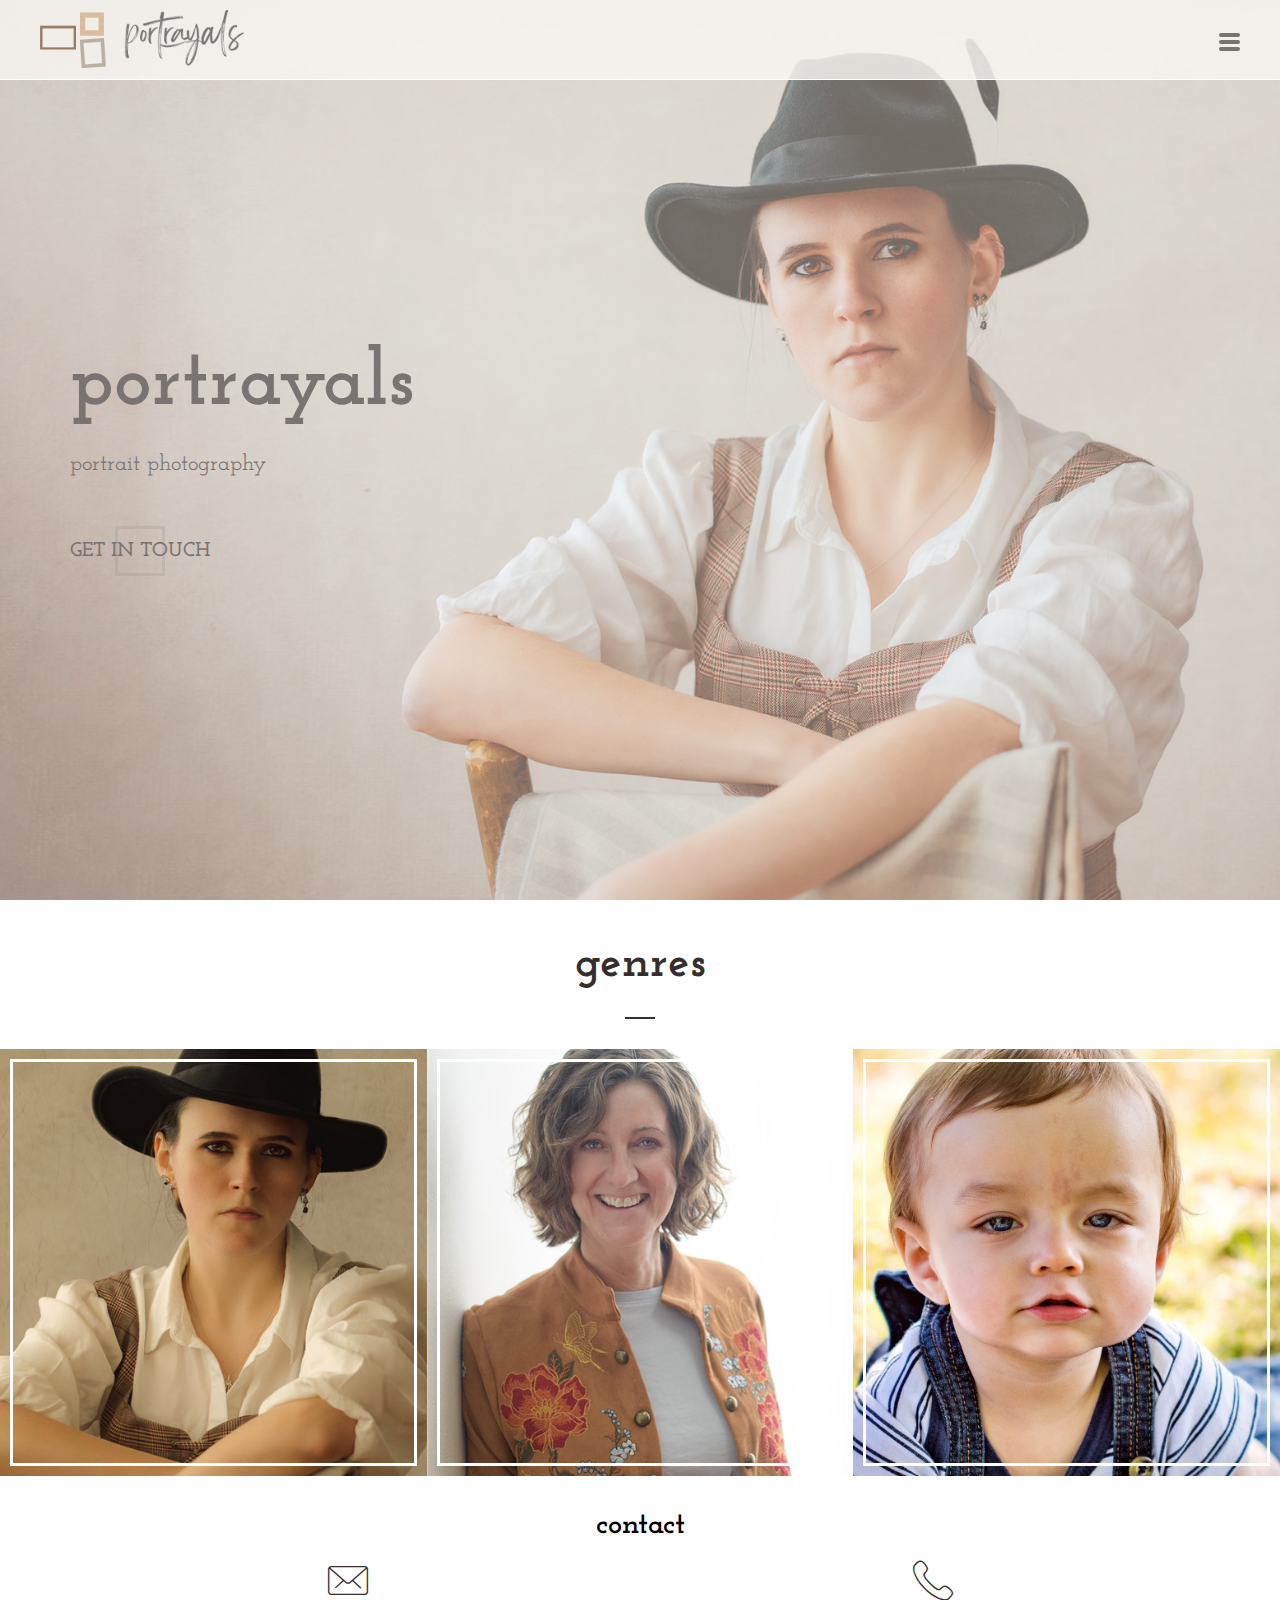
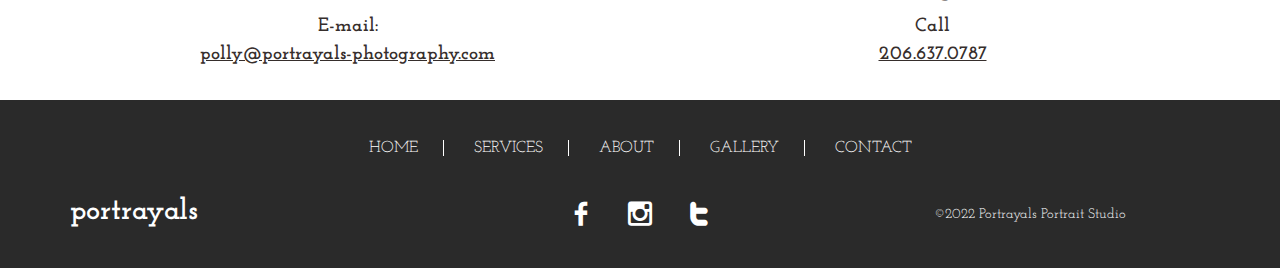
==== commit 85a976e7: "photos updates and menu edits" ====
--- a/index.html
+++ b/index.html
@@ -52,7 +52,7 @@
 	<div id="all">
 		<!-- Preloader -->
 		<div id="page-preloader">
-			<div class="spinner centered-container">P</div>
+			<div class="spinner centered-container"><img src="images\imgs\logo-frames-only.png" width=80px; /></div>
 		</div>
 		<!-- END Preloader -->
 		<!-- Header -->
@@ -224,7 +224,7 @@
 						<!-- END Social buttons -->
 					</div>
 					<!-- Copyright -->
-					<div class="footer-copyright fw-col-xs-12 fw-col-sm-6 fw-col-md-4">© 2016 POWERED BY promo-theme</div>
+					<div class="footer-copyright fw-col-xs-12 fw-col-sm-6 fw-col-md-4">©2022 Portrayals Portrait Studio</div>
 					<!-- END Copyright -->
 				</div>
 			</div>
--- a/css/style.css
+++ b/css/style.css
@@ -742,7 +742,7 @@
     font-size: 4em;
     height: 1.5em;
     padding: 0 0.5em;
-    background: #9b8673;
+    background: #c8beb4;
     color: #c8beb4;
     -webkit-animation: preloader 3s linear infinite;
     -moz-animation: preloader 3s linear infinite;
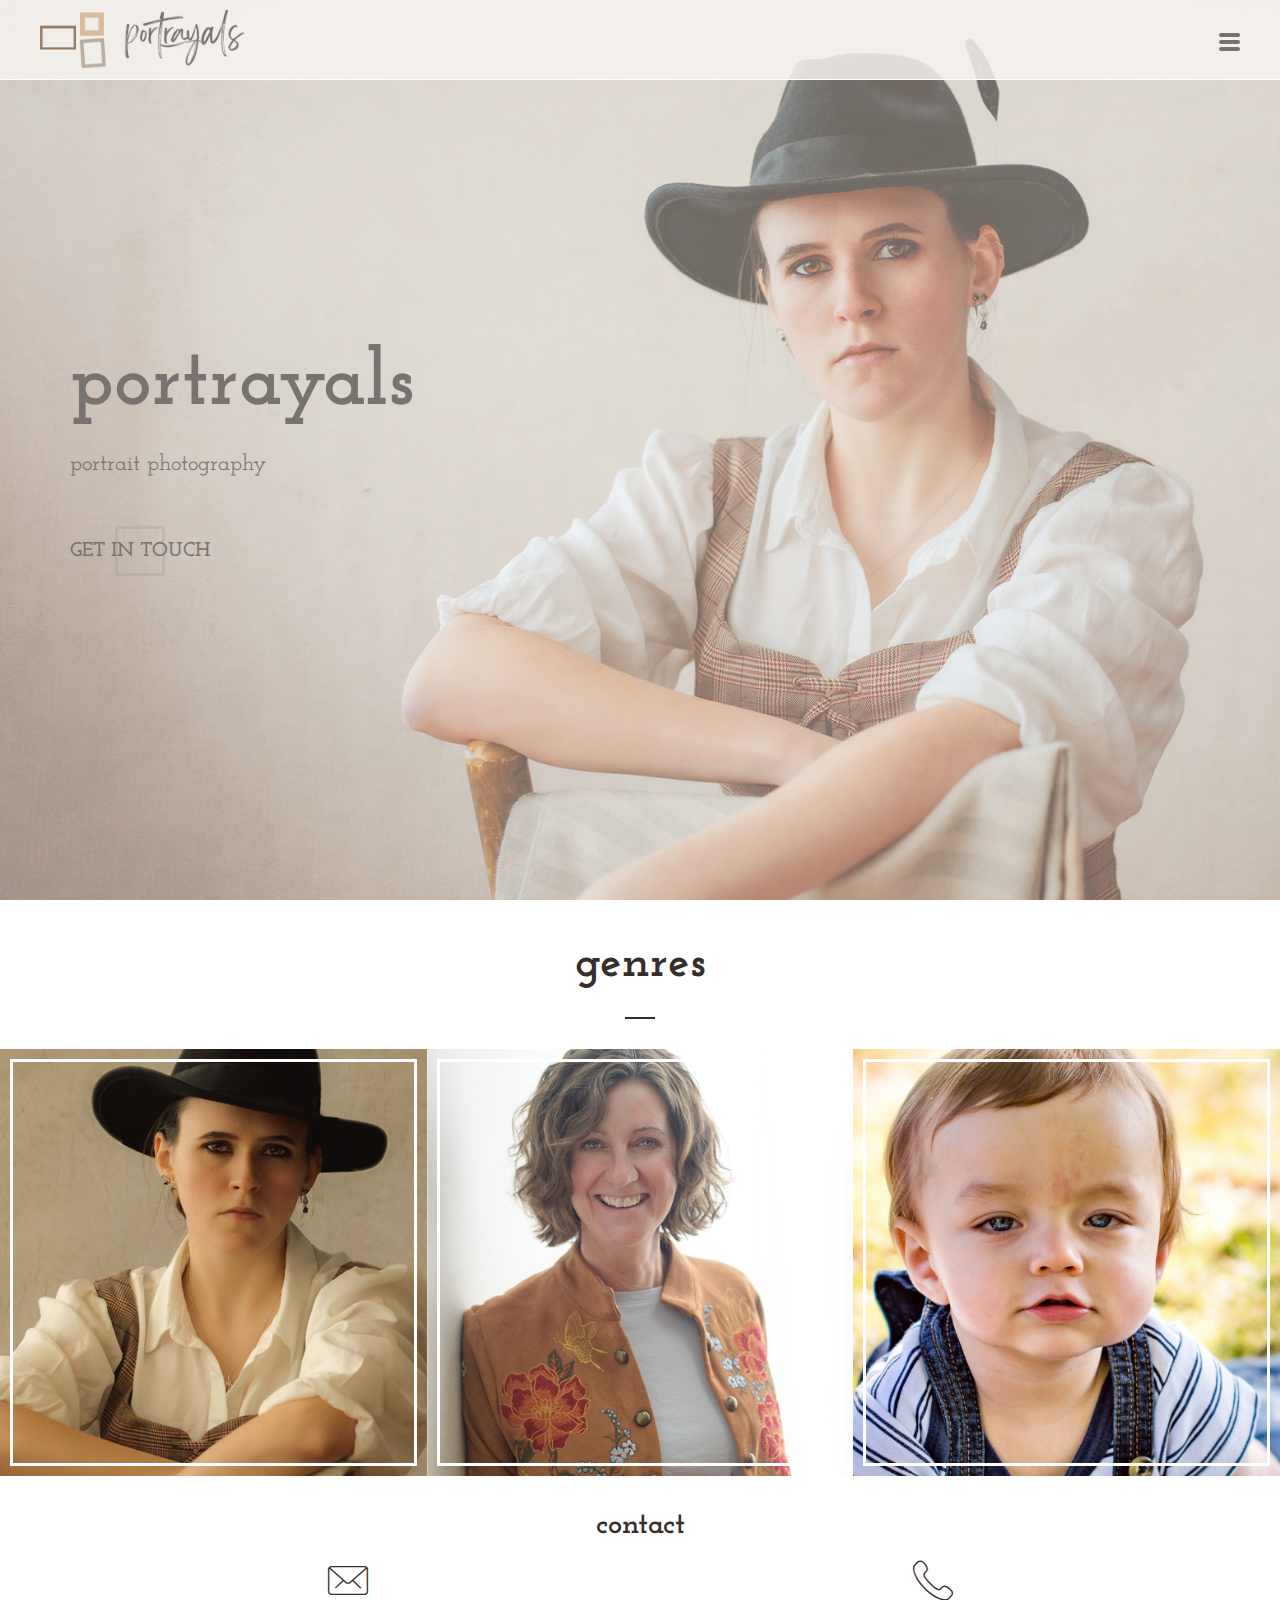
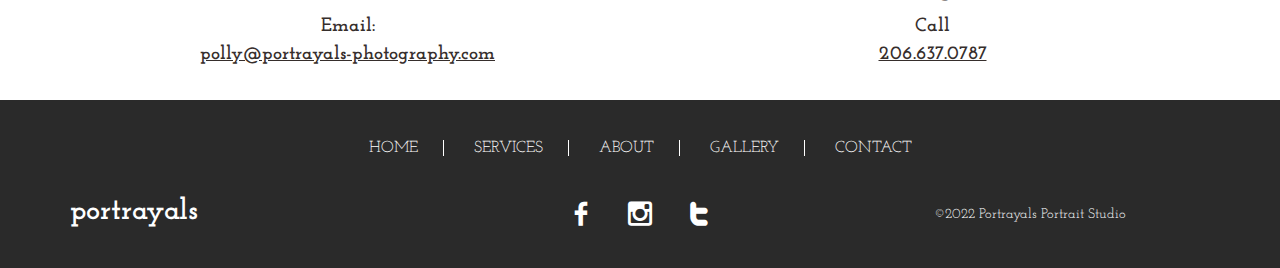
==== commit 98098e6f: "more making menus and footers consistent" ====
--- a/index.html
+++ b/index.html
@@ -173,13 +173,13 @@
 
 		<section class="fw-main-row clearfix pt15">
 			<div class="fw-container">
-				<div class="h4 tac" style="color: #000;">contact</div>
+				<div class="h4 tac" style="color: #362e2c;">contact</div>
 				<div class="fw-row">
 
 					<!-- Icon box -->
 					<div class="icon-box fw-col-xs-12 fw-col-sm-6">
 						<div class="icon"><i class="icon-font-mail-5"></i></div>
-						<p style="font-size: 1.2rem; font-weight: 700;">E-mail:<br/><a href="mailto:polly@portrayals-photography.com">polly@portrayals-photography.com</a></p>
+						<p style="font-size: 1.2rem; font-weight: 700;">Email:<br/><a href="mailto:polly@portrayals-photography.com">polly@portrayals-photography.com</a></p>
 					</div>
 					<!-- END Icon box -->
 					<!-- Icon box -->
--- a/css/style.css
+++ b/css/style.css
@@ -127,29 +127,37 @@
     font-family: 'Josefin Slab', serif;
 }
 input::-webkit-input-placeholder {
-    color: inherit;
+    /* color: inherit; */
+    color: #a39f9e;
 }
 input::-moz-placeholder {
-    color: inherit;
+  /* color: inherit; */
+  color: #a39f9e;
 }
 input:-moz-placeholder {
-    color: inherit;
+  /* color: inherit; */
+  color: #a39f9e;
 }
 input:-ms-input-placeholder {
-    color: inherit;
+  /* color: inherit; */
+  color: #a39f9e;
 }
 
 textarea::-webkit-input-placeholder {
-    color: inherit;
+  /* color: inherit; */
+  color: #a39f9e;
 }
 textarea::-moz-placeholder {
-    color: inherit;
+  /* color: inherit; */
+  color: #a39f9e;
 }
 textarea:-moz-placeholder {
-    color: inherit;
+  /* color: inherit; */
+  color: #a39f9e;
 }
 textarea:-ms-input-placeholder {
-    color: inherit;
+  /* color: inherit; */
+  color: #a39f9e;
 }
 *:focus {
     outline: none;
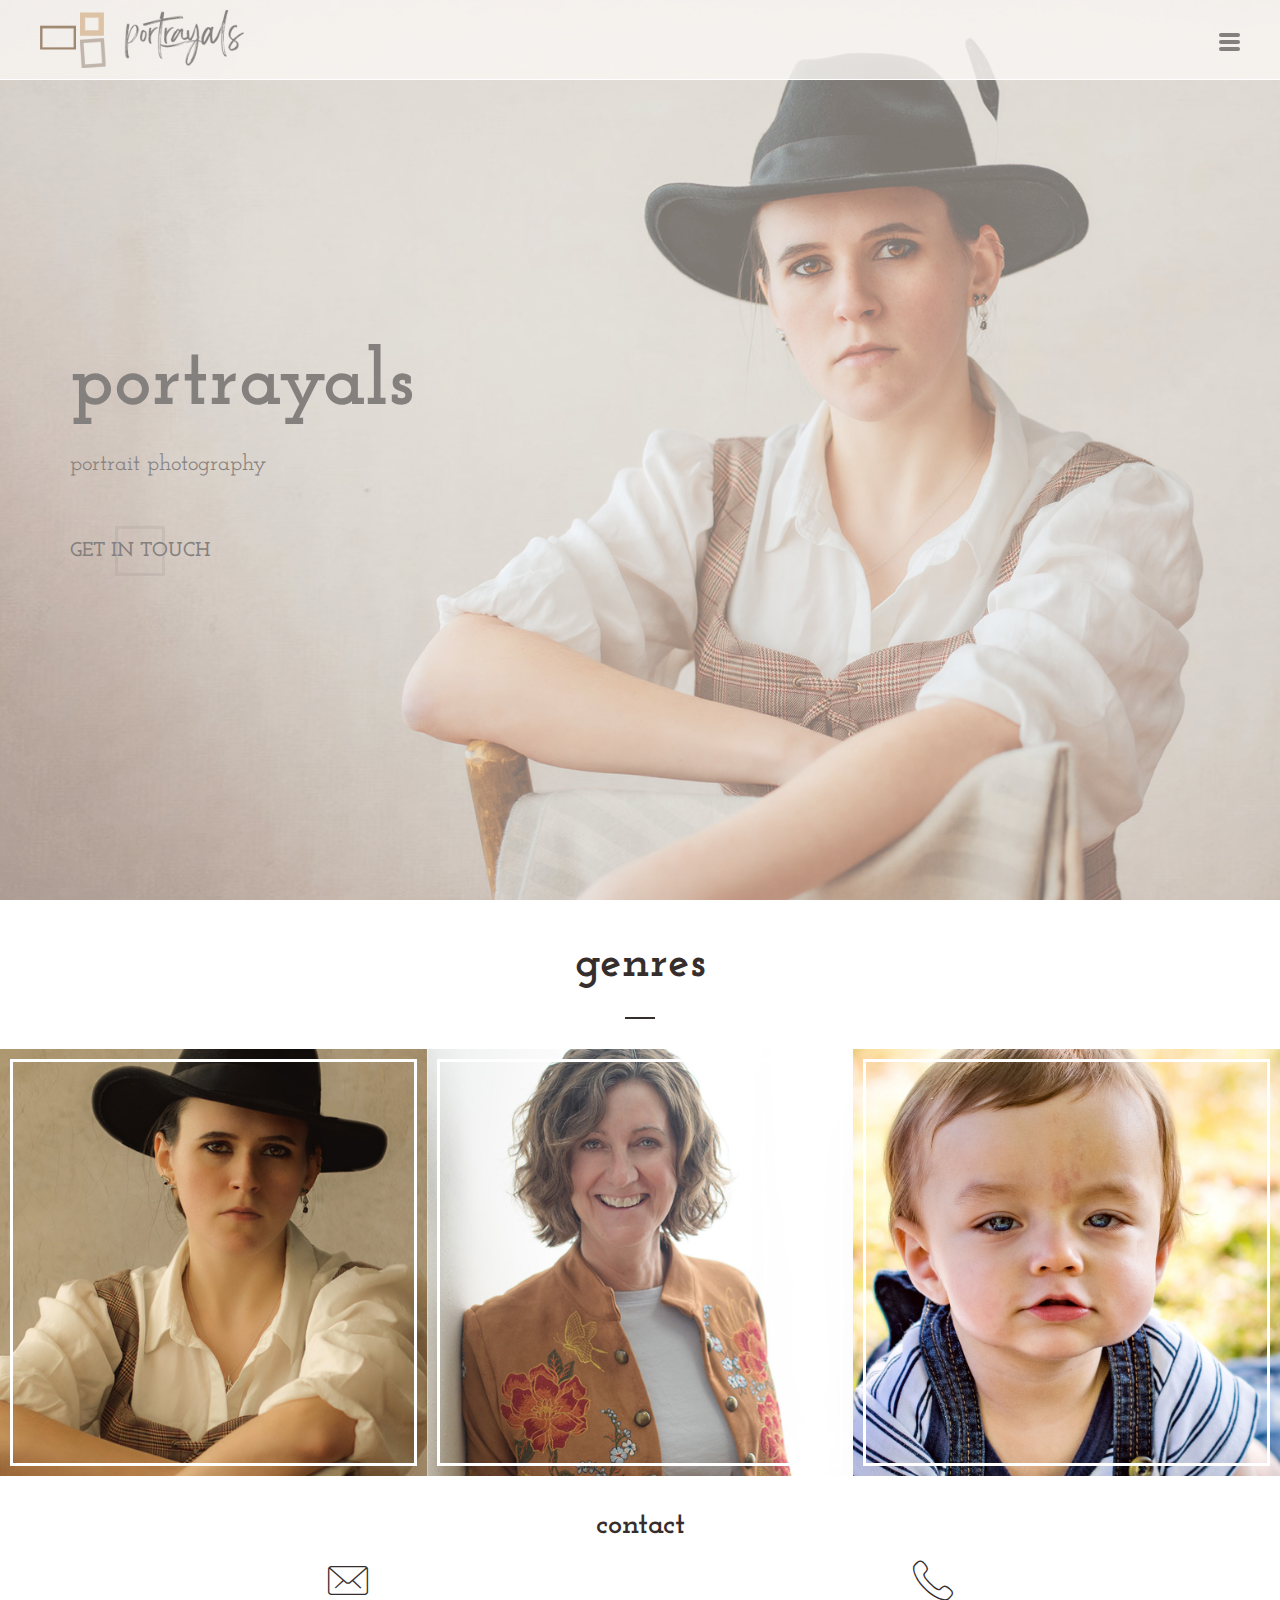
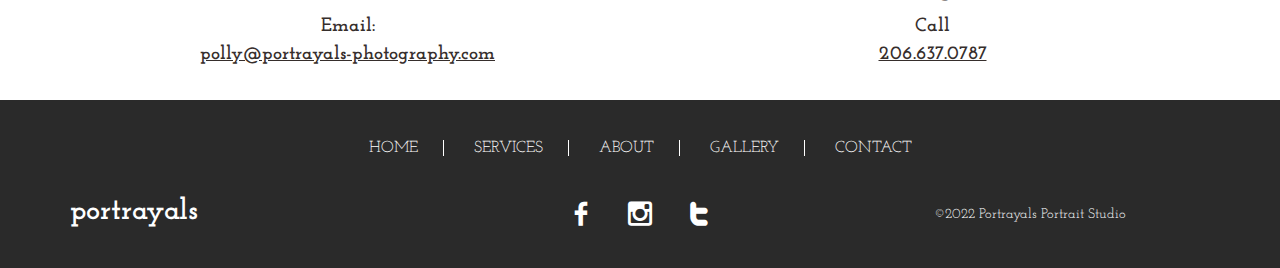
==== commit b060eec8: "added media queries for banner h1 font-size" ====
--- a/index.html
+++ b/index.html
@@ -52,7 +52,8 @@
 	<div id="all">
 		<!-- Preloader -->
 		<div id="page-preloader">
-			<div class="spinner centered-container"><img src="images\imgs\logo-frames-only.png" width=80px; /></div>
+			<div class="spinner centered-container"><img src="images\imgs\logo-frames-only.png" width=80px; />
+			</div>
 		</div>
 		<!-- END Preloader -->
 		<!-- Header -->
@@ -109,13 +110,10 @@
 					<div class="item" style="background-image: url(images/imgs/bannerimg-1.jpg);">
 						<div class="centered-container fw-container">
 							<h1>portrayals</h1>
-							<p>portrait photography</p>
+							<p class="subtitle">portrait photography</p>
 							<a href="contact.html" class="button-style1"><span>get in touch</span></a>
 						</div>
 					</div>
-
-
-
 				</div>
 				<!--END Banner -->
 			</div>
--- a/css/style.css
+++ b/css/style.css
@@ -71,73 +71,75 @@
         4.1 Footer navigation, .icon-box
 
 -------------------------------------------------------------------*/
-
 /*------------------------------------------------------------------
 [1. Base ]
 */
-
 /*------------------------------------------------------------------
 [1.2. Fonts ]
 */
-
 /*
 font-family: 'Playfair Display SC', serif;
 */
 /* @import url('https://fonts.googleapis.com/css?family=Playfair+Display+SC:400,400i,700,700i,900,900i'); */
-
 /*
 font-family: 'Lato', sans-serif;
 */
 /* @import url('https://fonts.googleapis.com/css?family=Lato:100,100i,300,300i,400,400i,700,700i,900,900i'); */
-
 /*
 font-family: 'Josefin Slad', serif;
 */
 @import url('https://fonts.googleapis.com/css2?family=Josefin+Slab:ital,wght@0,300;0,400;0,500;0,700;1,400&display=swap');
 
-
 /*------------------------------------------------------------------
 [1.2 Base css ]
 */
-
 aside, nav, footer, header, section {
-    display: block
-}
+  display: block
+}
+
 body {
-    margin: 0;
-    font-family: 'Josefin Slab', serif;
-    font-size: 16px;
-    color: #362e2c;
-}
+  margin: 0;
+  font-family: 'Josefin Slab', serif;
+  font-size: 16px;
+  color: #362e2c;
+}
+
 a {
-    color: inherit;
-}
+  color: inherit;
+}
+
 img {
-    border: none;
-}
-input, textarea, button, select,a {
-    -webkit-transition: all 0.3s ease;
-    -moz-transition: all 0.3s ease;
-    -o-transition: all 0.3s ease;
-    -ms-transition: all 0.3s ease;
-    transition: all 0.3s ease;
-}
+  border: none;
+}
+
+input, textarea, button, select, a {
+  -webkit-transition: all 0.3s ease;
+  -moz-transition: all 0.3s ease;
+  -o-transition: all 0.3s ease;
+  -ms-transition: all 0.3s ease;
+  transition: all 0.3s ease;
+}
+
 input, textarea, button, select {
-    color: #362e2c;
-    font-family: 'Josefin Slab', serif;
-}
+  color: #362e2c;
+  font-family: 'Josefin Slab', serif;
+}
+
 input::-webkit-input-placeholder {
-    /* color: inherit; */
-    color: #a39f9e;
-}
+  /* color: inherit; */
+  color: #a39f9e;
+}
+
 input::-moz-placeholder {
   /* color: inherit; */
   color: #a39f9e;
 }
+
 input:-moz-placeholder {
   /* color: inherit; */
   color: #a39f9e;
 }
+
 input:-ms-input-placeholder {
   /* color: inherit; */
   color: #a39f9e;
@@ -147,428 +149,448 @@
   /* color: inherit; */
   color: #a39f9e;
 }
+
 textarea::-moz-placeholder {
   /* color: inherit; */
   color: #a39f9e;
 }
+
 textarea:-moz-placeholder {
   /* color: inherit; */
   color: #a39f9e;
 }
+
 textarea:-ms-input-placeholder {
   /* color: inherit; */
   color: #a39f9e;
 }
+
 *:focus {
-    outline: none;
+  outline: none;
 }
 
 .centered-container {
-    position: absolute;
-    top: 50%;
-    left: 50%;
-    -moz-transform: translate(-50%, -50%);
-    -ms-transform: translate(-50%, -50%);
-    -webkit-transform: translate(-50%, -50%);
-    -o-transform: translate(-50%, -50%);
-    transform: translate(-50%, -50%);
+  position: absolute;
+  top: 50%;
+  left: 50%;
+  -moz-transform: translate(-50%, -50%);
+  -ms-transform: translate(-50%, -50%);
+  -webkit-transform: translate(-50%, -50%);
+  -o-transform: translate(-50%, -50%);
+  transform: translate(-50%, -50%);
 }
 
 .fl {
-    float: left;
-}
+  float: left;
+}
+
 .fr {
-    float: right;
-}
+  float: right;
+}
+
 .tal {
-    text-align: left;
-}
+  text-align: left;
+}
+
 .tar {
-    text-align: right;
-}
+  text-align: right;
+}
+
 .tac {
-    text-align: center;
-}
+  text-align: center;
+}
+
 .cell {
-    display: table-cell;
-    vertical-align: middle;
+  display: table-cell;
+  vertical-align: middle;
 }
 
 .uppercase {
-    text-transform: uppercase;
+  text-transform: uppercase;
 }
 
 .no-padding {
-    padding: 0;
+  padding: 0;
 }
 
 .padding-on {
-    padding: 0 30px;
+  padding: 0 30px;
 }
 
 .dark-bg {
-    color: #fff;
+  color: #fff;
 }
 
 .dark-overlay {
-    background-color: #c69c6c;
-    color: #fff;
+  background-color: #c69c6c;
+  color: #fff;
 }
 
 .dark-overlay2 {
-    background-color: #362e2c;
-    color: #fff;
+  background-color: #362e2c;
+  color: #fff;
 }
 
 .site-style2 .dark-overlay {
-    background-color: #c69c6c;
+  background-color: #c69c6c;
 }
 
 .site-style2 .dark-overlay2 {
-    background-color: #362e2c;
-    color: #fff;
+  background-color: #362e2c;
+  color: #fff;
 }
 
 blockquote {
-    font-size: 1.500em;
-    padding-left: 25px;
-    padding-right: 65px;
-    border-left: 1px solid #c8beb4;
-    background: url(../images/quote.png) top 10px right 30px no-repeat;
-    background-size: 127px 113px;
-    min-height: 130px;
-    margin: 25px 0;
-    line-height: 1.500em;
-    font-style: italic;
+  font-size: 1.500em;
+  padding-left: 25px;
+  padding-right: 65px;
+  border-left: 1px solid #c8beb4;
+  background: url(../images/quote.png) top 10px right 30px no-repeat;
+  background-size: 127px 113px;
+  min-height: 130px;
+  margin: 25px 0;
+  line-height: 1.500em;
+  font-style: italic;
 }
 
 blockquote .h5 {
-    font-family: 'Josefin Slab', serif;
-    font-style: normal;
-    margin-bottom: 0;
+  font-family: 'Josefin Slab', serif;
+  font-style: normal;
+  margin-bottom: 0;
 }
 
 blockquote i {
-    font-weight: 300;
-    font-size: 0.8em;
+  font-weight: 300;
+  font-size: 0.8em;
 }
 
 blockquote p {
-    margin: 10px 0 0;
+  margin: 10px 0 0;
 }
 
 #all {
-    position: relative;
-    overflow: hidden;
+  position: relative;
+  overflow: hidden;
 }
 
 .image-decor {
-    position: relative;
-    padding: 0 30px 30px 0;
+  position: relative;
+  padding: 0 30px 30px 0;
 }
 
 .image-decor img {
-    vertical-align: bottom;
-    position: relative;
-    z-index: 2;
+  vertical-align: bottom;
+  position: relative;
+  z-index: 2;
 }
 
 .image-decor:after {
-    content: "";
-    position: absolute;
-    top: 20px;
-    left: 15px;
-    right: 0;
-    bottom: 0;
-    border: 4px solid;
-    opacity: .15;
-    z-index: 1;
+  content: "";
+  position: absolute;
+  top: 20px;
+  left: 15px;
+  right: 0;
+  bottom: 0;
+  border: 4px solid;
+  opacity: .15;
+  z-index: 1;
 }
 
 .p-text,
 .site-content {
-    font-size: 1.25em;
+  font-size: 1.25em;
+  line-height: 1.667em;
+  font-weight: 400;
+}
+
+.site-content ul {
+  padding-left: 0;
+}
+
+.site-content ul li {
+  font-style: italic;
+  display: block;
+  margin: 5px 0;
+}
+
+.site-content ul li:before {
+  content: "";
+  display: inline-block;
+  width: 8px;
+  height: 8px;
+  background: #d5d5d5;
+  border-radius: 50%;
+  margin-right: 10px;
+}
+
+/*------------------------------------------------------------------
+[1.1. Heading ]
+*/
+h1, .h1,
+h2, .h2,
+h3, .h3,
+h4, .h4,
+h5, .h5,
+h6, .h6 {
+  margin: 20px 0;
+  color: #362e2c;
+}
+
+.dark-bg h1, .dark-bg .h1,
+.dark-bg h2, .dark-bg .h2,
+.dark-bg h3, .dark-bg .h3,
+.dark-bg h4, .dark-bg .h4,
+.dark-bg h5, .dark-bg .h5,
+.dark-bg h6, .dark-bg .h6,
+.dark-overlay h1, .dark-overlay .h1,
+.dark-overlay h2, .dark-overlay .h2,
+.dark-overlay h3, .dark-overlay .h3,
+.dark-overlay h4, .dark-overlay .h4,
+.dark-overlay h5, .dark-overlay .h5,
+.dark-overlay h6, .dark-overlay .h6,
+.dark-overlay2 h1, .dark-overlay2 .h1,
+.dark-overlay2 h2, .dark-overlay2 .h2,
+.dark-overlay2 h3, .dark-overlay2 .h3,
+.dark-overlay2 h4, .dark-overlay2 .h4,
+.dark-overlay2 h5, .dark-overlay2 .h5,
+.dark-overlay2 h6, .dark-overlay2 .h6 {
+  color: #fff;
+}
+
+h1 a, .h1 a,
+h2 a, .h2 a,
+h3 a, .h3 a,
+h4 a, .h4 a,
+h5 a, .h5 a,
+h6 a, .h6 a {
+  text-decoration: none;
+}
+
+h1, .h1 {
+  font-size: 3.750em;
+  /* 16px/60px */
+  line-height: 1em;
+  font-weight: 900;
+}
+
+@media (max-width: 640px) {
+   h1 {
+    font-size: 4rem !important;
+    line-height: 1.5rem;
+  }
+
+  .banner .item p {
+    font-size: 1.4rem !important;
     line-height: 1.667em;
-    font-weight: 400;
-}
-
-.site-content ul {
-    padding-left: 0;
-}
-
-.site-content ul li {
-    font-style: italic;
-    display: block;
-    margin: 5px 0;
-}
-
-.site-content ul li:before {
-    content: "";
-    display: inline-block;
-    width: 8px;
-    height: 8px;
-    background: #d5d5d5;
-    border-radius: 50%;
-    margin-right: 10px;
-}
-
-/*------------------------------------------------------------------
-[1.1. Heading ]
-*/
-
-h1,.h1,
-h2,.h2,
-h3,.h3,
-h4,.h4,
-h5,.h5,
-h6,.h6 {
-    margin: 20px 0;
-    color: #362e2c;
-}
-
-h1 {
-
-}
-
-.dark-bg h1,.dark-bg .h1,
-.dark-bg h2,.dark-bg .h2,
-.dark-bg h3,.dark-bg .h3,
-.dark-bg h4,.dark-bg .h4,
-.dark-bg h5,.dark-bg .h5,
-.dark-bg h6,.dark-bg .h6,
-.dark-overlay h1,.dark-overlay .h1,
-.dark-overlay h2,.dark-overlay .h2,
-.dark-overlay h3,.dark-overlay .h3,
-.dark-overlay h4,.dark-overlay .h4,
-.dark-overlay h5,.dark-overlay .h5,
-.dark-overlay h6,.dark-overlay .h6,
-.dark-overlay2 h1,.dark-overlay2 .h1,
-.dark-overlay2 h2,.dark-overlay2 .h2,
-.dark-overlay2 h3,.dark-overlay2 .h3,
-.dark-overlay2 h4,.dark-overlay2 .h4,
-.dark-overlay2 h5,.dark-overlay2 .h5,
-.dark-overlay2 h6,.dark-overlay2 .h6 {
-    color: #fff;
-}
-
-h1 a,.h1 a,
-h2 a,.h2 a,
-h3 a,.h3 a,
-h4 a,.h4 a,
-h5 a,.h5 a,
-h6 a,.h6 a {
-    text-decoration: none;
-}
-
-h1,
-.h1 {
-    font-size: 3.750em; /* 16px/60px */
-    line-height: 1em;
-    font-weight: 900;
-}
-
-h2,
-.h2 {
-    font-size: 3.000em; /* 16px/48px */
-    line-height: 1em;
-    font-weight: 900;
+    font-weight: 500;
+  }
+}
+
+h2, .h2 {
+  font-size: 3.000em;
+  /* 16px/48px */
+  line-height: 1em;
+  font-weight: 900;
 }
 
 h3,
 .h3 {
-    font-size: 2.250em; /* 16px/36px */
-    line-height: 1em;
-    font-weight: 900;
+  font-size: 2.250em;
+  /* 16px/36px */
+  line-height: 1em;
+  font-weight: 900;
 }
 
 h4,
 .h4 {
-    font-size: 1.875em; /* 16px/30px */
-    line-height: 1em;
-    font-weight: 900;
+  font-size: 1.875em;
+  /* 16px/30px */
+  line-height: 1em;
+  font-weight: 900;
 }
 
 h5,
 .h5 {
-    font-size: 1.500em; /* 16px/24px */
-    line-height: 1em;
-    font-weight: 900;
+  font-size: 1.500em;
+  /* 16px/24px */
+  line-height: 1em;
+  font-weight: 900;
 }
 
 h6,
 .h6 {
-    font-size: 1em; /* 16px */
-    line-height: 1em;
-    font-weight: 900;
+  font-size: 1em;
+  /* 16px */
+  line-height: 1em;
+  font-weight: 900;
 }
 
 .heading-decor {
-    font-family: 'Josefin Slab', serif;
-    /* text-transform: uppercase; */
-    overflow: hidden;
+  font-family: 'Josefin Slab', serif;
+  /* text-transform: uppercase; */
+  overflow: hidden;
 }
 
 .heading-decor.line {
-    margin: 30px 0;
+  margin: 30px 0;
 }
 
 .heading-decor.line:after {
-    content: "";
-    width: 30px;
-    display: inline-block;
-    vertical-align: top;
-    border-bottom: 2px solid;
-    margin-top: 19px;
+  content: "";
+  width: 30px;
+  display: inline-block;
+  vertical-align: top;
+  border-bottom: 2px solid;
+  margin-top: 19px;
 }
 
 .site-style2 .heading-decor.line:after {
-    color: #d9b16a;
+  color: #d9b16a;
 }
 
 .heading-decor.line * {
-    margin: 10px 0;
+  margin: 10px 0;
 }
 
 .heading-decor.line h5 {
-    font-weight: 300;
-    font-family: 'Josefin Slab', serif;
+  font-weight: 300;
+  font-family: 'Josefin Slab', serif;
 }
 
 /*------------------------------------------------------------------
 [1.2. Buttons ]
 */
-
 .button-style1 {
-    font-size: 20px;
-    text-transform: uppercase;
-    text-decoration: none;
-    display: inline-block;
-    font-family: 'Josefin Slab', serif;
-    font-weight: bold;
-    position: relative;
-    line-height: 50px;
-    text-align: center;
-    padding: 0 15px;
-    margin: 0 -15px;
-    border: none;
-    background: transparent;
-    cursor: pointer;
-    color: inherit;
-}
-
-.button-style1 + .button-style1 {
-    margin-left: 50px;
+  font-size: 20px;
+  text-transform: uppercase;
+  text-decoration: none;
+  display: inline-block;
+  font-family: 'Josefin Slab', serif;
+  font-weight: bold;
+  position: relative;
+  line-height: 50px;
+  text-align: center;
+  padding: 0 15px;
+  margin: 0 -15px;
+  border: none;
+  background: transparent;
+  cursor: pointer;
+  color: inherit;
+}
+
+.button-style1+.button-style1 {
+  margin-left: 50px;
 }
 
 .button-style1 span {
-    position: relative;
-    z-index: 1;
+  position: relative;
+  z-index: 1;
 }
 
 .button-style1:after {
-    content: "";
-    position: absolute;
-    top: 0;
-    bottom: 0;
-    left: 50%;
-    border: 3px solid;
-    width: 50px;
-    z-index: 0;
-    opacity: .15;
-    -moz-transform: translateX(-50%);
-    -ms-transform: translateX(-50%);
-    -webkit-transform: translateX(-50%);
-    -o-transform: translateX(-50%);
-    transform: translateX(-50%);
-    -webkit-transition: all 0.3s ease;
-    -moz-transition: all 0.3s ease;
-    -o-transition: all 0.3s ease;
-    -ms-transition: all 0.3s ease;
-    transition: all 0.3s ease;
+  content: "";
+  position: absolute;
+  top: 0;
+  bottom: 0;
+  left: 50%;
+  border: 3px solid;
+  width: 50px;
+  z-index: 0;
+  opacity: .15;
+  -moz-transform: translateX(-50%);
+  -ms-transform: translateX(-50%);
+  -webkit-transform: translateX(-50%);
+  -o-transform: translateX(-50%);
+  transform: translateX(-50%);
+  -webkit-transition: all 0.3s ease;
+  -moz-transition: all 0.3s ease;
+  -o-transition: all 0.3s ease;
+  -ms-transition: all 0.3s ease;
+  transition: all 0.3s ease;
 }
 
 .button-style1:hover:after {
-    width: 100%;
+  width: 100%;
 }
 
 .button-style1 i,
 .button-style2 i,
 .button-style3 i {
-    margin: -9px 0;
-    margin-right: 15px;
-    font-size: 1.3em;
-    display: inline-block;
+  margin: -9px 0;
+  margin-right: 15px;
+  font-size: 1.3em;
+  display: inline-block;
 }
 
 .button-style2 {
-    font-size: 18px;
-    text-transform: uppercase;
-    text-decoration: none;
-    display: inline-block;
-    font-weight: bold;
-    position: relative;
-    line-height: 50px;
-    text-align: center;
-    padding: 0 15px;
-    margin: 0 -15px;
-    border: none;
-    background: transparent;
-    cursor: pointer;
-    color: inherit;
-}
-
-.button-style2 + .button-style2 {
-    margin-left: 50px;
+  font-size: 18px;
+  text-transform: uppercase;
+  text-decoration: none;
+  display: inline-block;
+  font-weight: bold;
+  position: relative;
+  line-height: 50px;
+  text-align: center;
+  padding: 0 15px;
+  margin: 0 -15px;
+  border: none;
+  background: transparent;
+  cursor: pointer;
+  color: inherit;
+}
+
+.button-style2+.button-style2 {
+  margin-left: 50px;
 }
 
 .button-style2 span {
-    position: relative;
-    z-index: 1;
+  position: relative;
+  z-index: 1;
 }
 
 .button-style2:after {
-    content: "";
-    position: absolute;
-    left: 0;
-    height: 3px;
-    bottom: 0;
-    box-shadow: inset 0 0 0 3px;
-    width: 100%;
-    z-index: 0;
-    opacity: .15;
-    -webkit-transition: all 0.3s ease;
-    -moz-transition: all 0.3s ease;
-    -o-transition: all 0.3s ease;
-    -ms-transition: all 0.3s ease;
-    transition: all 0.3s ease;
+  content: "";
+  position: absolute;
+  left: 0;
+  height: 3px;
+  bottom: 0;
+  box-shadow: inset 0 0 0 3px;
+  width: 100%;
+  z-index: 0;
+  opacity: .15;
+  -webkit-transition: all 0.3s ease;
+  -moz-transition: all 0.3s ease;
+  -o-transition: all 0.3s ease;
+  -ms-transition: all 0.3s ease;
+  transition: all 0.3s ease;
 }
 
 .site-style2 .button-style2:after {
-    color: #d9b16a;
-    opacity: 1;
+  color: #d9b16a;
+  opacity: 1;
 }
 
 .button-style2:hover:after {
-    height: 100%;
+  height: 100%;
 }
 
 .button-style3 {
-    display: inline-block;
-    text-decoration: none;
-    background: none;
-    font-size: 16px;
-    text-transform: uppercase;
-    font-weight: bold;
-    border: 2px solid;
-    line-height: 41px;
-    padding: 0 15px;
-    cursor: pointer;
+  display: inline-block;
+  text-decoration: none;
+  background: none;
+  font-size: 16px;
+  text-transform: uppercase;
+  font-weight: bold;
+  border: 2px solid;
+  line-height: 41px;
+  padding: 0 15px;
+  cursor: pointer;
 }
 
 .button-style3:hover {
-    background: #362e2c;
-    border-color: #362e2c;
-    color: #fff;
+  background: #362e2c;
+  border-color: #362e2c;
+  color: #fff;
 }
 
 .dark-bg .button-style3:hover {}
@@ -576,52 +598,52 @@
 .button-style3 span {}
 
 .button-style3:hover {
-    background: #fff;
-    color: #362e2c;
-    /* border-color: #fff; */
+  background: #fff;
+  color: #362e2c;
+  /* border-color: #fff; */
 }
 
 .button-style4 {
-    font-size: 12px;
-    text-decoration: none;
-    text-transform: uppercase;
-    display: inline-block;
-    border: none;
+  font-size: 12px;
+  text-decoration: none;
+  text-transform: uppercase;
+  display: inline-block;
+  border: none;
 }
 
 .site-style2 .button-style4 {
-    color: #d9b16a;
-}
-
-.button-style4 > * {
-    display: inline-block;
-    vertical-align: middle;
+  color: #d9b16a;
+}
+
+.button-style4>* {
+  display: inline-block;
+  vertical-align: middle;
 }
 
 .button-style4:after {
-    content: "\e902";
-    font-family: 'icomoon';
-    font-style: normal;
-    font-weight: normal;
-    font-variant: normal;
-    text-transform: none;
-    line-height: 1;
-    font-size: 1em;
-    color: #9b9c9f;
-    margin-left: 5px;
-    display: inline-block;
-    vertical-align: middle;
-    position: relative;
-    left: 0;
-    -webkit-transition: all 0.3s ease;
-    -moz-transition: all 0.3s ease;
-    -o-transition: all 0.3s ease;
-    -ms-transition: all 0.3s ease;
-    transition: all 0.3s ease;
+  content: "\e902";
+  font-family: 'icomoon';
+  font-style: normal;
+  font-weight: normal;
+  font-variant: normal;
+  text-transform: none;
+  line-height: 1;
+  font-size: 1em;
+  color: #9b9c9f;
+  margin-left: 5px;
+  display: inline-block;
+  vertical-align: middle;
+  position: relative;
+  left: 0;
+  -webkit-transition: all 0.3s ease;
+  -moz-transition: all 0.3s ease;
+  -o-transition: all 0.3s ease;
+  -ms-transition: all 0.3s ease;
+  transition: all 0.3s ease;
 }
 
 .button-style4:hover:after {
-    left: 5px;
+  left: 5px;
 }
 
 .button-style4 span {}
@@ -629,1373 +651,1347 @@
 /*------------------------------------------------------------------
 [1.3. Inputs ]
 */
-
 input.style1,
 textarea.style1 {
-    width: 100%;
-    font-weight: bold;
-    font-size: 1.4em;
-    line-height: 20px;
-    background: none;
-    border: none;
-    border-bottom: 2px solid #362e2c;
-    margin-bottom: 25px;
+  width: 100%;
+  font-weight: bold;
+  font-size: 1.4em;
+  line-height: 20px;
+  background: none;
+  border: none;
+  border-bottom: 2px solid #362e2c;
+  margin-bottom: 25px;
 }
 
 input.style1 {
-    padding: 14px 20px;
+  padding: 14px 20px;
 }
 
 textarea.style1 {
-    border: 2px solid #362e2c;
-    padding: 15px 20px;
+  border: 2px solid #362e2c;
+  padding: 15px 20px;
 }
 
 /*------------------------------------------------------------------
 [1.4. Page preloader ]
 */
-
 @-webkit-keyframes preloader {
-    0% {
-        -ms-transform: rotateX(0deg) rotateY(0deg) translate(-50%, -50%);
-        -moz-transform: rotateX(0deg) rotateY(0deg) translate(-50%, -50%);
-        -webkit-transform: rotateX(0deg) rotateY(0deg) translate(-50%, -50%);
-        -o-transform: rotateX(0deg) rotateY(0deg) translate(-50%, -50%);
-        transform: rotateX(0deg) rotateY(0deg) translate(-50%, -50%);
-    }
-    25% {
-        -ms-transform: rotateX(180deg) rotateY(0deg) translate(-50%, -50%);
-        -moz-transform: rotateX(180deg) rotateY(0deg) translate(-50%, -50%);
-        -webkit-transform: rotateX(180deg) rotateY(0deg) translate(-50%, -50%);
-        -o-transform: rotateX(180deg) rotateY(0deg) translate(-50%, -50%);
-        transform: rotateX(180deg) rotateY(0deg) translate(-50%, -50%);
-    }
-    50% {
-        -ms-transform: rotateX(0deg) rotateY(0deg) translate(-50%, -50%);
-        -moz-transform: rotateX(0deg) rotateY(0deg) translate(-50%, -50%);
-        -webkit-transform: rotateX(0deg) rotateY(0deg) translate(-50%, -50%);
-        -o-transform: rotateX(0deg) rotateY(0deg) translate(-50%, -50%);
-        transform: rotateX(0deg) rotateY(0deg) translate(-50%, -50%);
-    }
-    75% {
-        -ms-transform: rotateX(0deg) rotateY(180deg) translate(-50%, -50%);
-        -moz-transform: rotateX(0deg) rotateY(180deg) translate(-50%, -50%);
-        -webkit-transform: rotateX(0deg) rotateY(180deg) translate(-50%, -50%);
-        -o-transform: rotateX(0deg) rotateY(180deg) translate(-50%, -50%);
-        transform: rotateX(0deg) rotateY(180deg) translate(-50%, -50%);
-    }
-    100% {
-        -ms-transform: rotateX(0deg) rotateY(0deg) translate(-50%, -50%);
-        -moz-transform: rotateX(0deg) rotateY(0deg) translate(-50%, -50%);
-        -webkit-transform: rotateX(0deg) rotateY(0deg) translate(-50%, -50%);
-        -o-transform: rotateX(0deg) rotateY(0deg) translate(-50%, -50%);
-        transform: rotateX(0deg) rotateY(0deg) translate(-50%, -50%);
-    }
+  0% {
+    -ms-transform: rotateX(0deg) rotateY(0deg) translate(-50%, -50%);
+    -moz-transform: rotateX(0deg) rotateY(0deg) translate(-50%, -50%);
+    -webkit-transform: rotateX(0deg) rotateY(0deg) translate(-50%, -50%);
+    -o-transform: rotateX(0deg) rotateY(0deg) translate(-50%, -50%);
+    transform: rotateX(0deg) rotateY(0deg) translate(-50%, -50%);
+  }
+
+  25% {
+    -ms-transform: rotateX(180deg) rotateY(0deg) translate(-50%, -50%);
+    -moz-transform: rotateX(180deg) rotateY(0deg) translate(-50%, -50%);
+    -webkit-transform: rotateX(180deg) rotateY(0deg) translate(-50%, -50%);
+    -o-transform: rotateX(180deg) rotateY(0deg) translate(-50%, -50%);
+    transform: rotateX(180deg) rotateY(0deg) translate(-50%, -50%);
+  }
+
+  50% {
+    -ms-transform: rotateX(0deg) rotateY(0deg) translate(-50%, -50%);
+    -moz-transform: rotateX(0deg) rotateY(0deg) translate(-50%, -50%);
+    -webkit-transform: rotateX(0deg) rotateY(0deg) translate(-50%, -50%);
+    -o-transform: rotateX(0deg) rotateY(0deg) translate(-50%, -50%);
+    transform: rotateX(0deg) rotateY(0deg) translate(-50%, -50%);
+  }
+
+  75% {
+    -ms-transform: rotateX(0deg) rotateY(180deg) translate(-50%, -50%);
+    -moz-transform: rotateX(0deg) rotateY(180deg) translate(-50%, -50%);
+    -webkit-transform: rotateX(0deg) rotateY(180deg) translate(-50%, -50%);
+    -o-transform: rotateX(0deg) rotateY(180deg) translate(-50%, -50%);
+    transform: rotateX(0deg) rotateY(180deg) translate(-50%, -50%);
+  }
+
+  100% {
+    -ms-transform: rotateX(0deg) rotateY(0deg) translate(-50%, -50%);
+    -moz-transform: rotateX(0deg) rotateY(0deg) translate(-50%, -50%);
+    -webkit-transform: rotateX(0deg) rotateY(0deg) translate(-50%, -50%);
+    -o-transform: rotateX(0deg) rotateY(0deg) translate(-50%, -50%);
+    transform: rotateX(0deg) rotateY(0deg) translate(-50%, -50%);
+  }
 }
 
 @keyframes preloader {
-    0% {
-        -ms-transform: rotateX(0deg) rotateY(0deg) translate(-50%, -50%);
-        -moz-transform: rotateX(0deg) rotateY(0deg) translate(-50%, -50%);
-        -webkit-transform: rotateX(0deg) rotateY(0deg) translate(-50%, -50%);
-        -o-transform: rotateX(0deg) rotateY(0deg) translate(-50%, -50%);
-        transform: rotateX(0deg) rotateY(0deg) translate(-50%, -50%);
-    }
-    25% {
-        -ms-transform: rotateX(180deg) rotateY(0deg) translate(-50%, -50%);
-        -moz-transform: rotateX(180deg) rotateY(0deg) translate(-50%, -50%);
-        -webkit-transform: rotateX(180deg) rotateY(0deg) translate(-50%, -50%);
-        -o-transform: rotateX(180deg) rotateY(0deg) translate(-50%, -50%);
-        transform: rotateX(180deg) rotateY(0deg) translate(-50%, -50%);
-    }
-    50% {
-        -ms-transform: rotateX(0deg) rotateY(0deg) translate(-50%, -50%);
-        -moz-transform: rotateX(0deg) rotateY(0deg) translate(-50%, -50%);
-        -webkit-transform: rotateX(0deg) rotateY(0deg) translate(-50%, -50%);
-        -o-transform: rotateX(0deg) rotateY(0deg) translate(-50%, -50%);
-        transform: rotateX(0deg) rotateY(0deg) translate(-50%, -50%);
-    }
-    75% {
-        -ms-transform: rotateX(0deg) rotateY(180deg) translate(-50%, -50%);
-        -moz-transform: rotateX(0deg) rotateY(180deg) translate(-50%, -50%);
-        -webkit-transform: rotateX(0deg) rotateY(180deg) translate(-50%, -50%);
-        -o-transform: rotateX(0deg) rotateY(180deg) translate(-50%, -50%);
-        transform: rotateX(0deg) rotateY(180deg) translate(-50%, -50%);
-    }
-    100% {
-        -ms-transform: rotateX(0deg) rotateY(0deg) translate(-50%, -50%);
-        -moz-transform: rotateX(0deg) rotateY(0deg) translate(-50%, -50%);
-        -webkit-transform: rotateX(0deg) rotateY(0deg) translate(-50%, -50%);
-        -o-transform: rotateX(0deg) rotateY(0deg) translate(-50%, -50%);
-        transform: rotateX(0deg) rotateY(0deg) translate(-50%, -50%);
-    }
+  0% {
+    -ms-transform: rotateX(0deg) rotateY(0deg) translate(-50%, -50%);
+    -moz-transform: rotateX(0deg) rotateY(0deg) translate(-50%, -50%);
+    -webkit-transform: rotateX(0deg) rotateY(0deg) translate(-50%, -50%);
+    -o-transform: rotateX(0deg) rotateY(0deg) translate(-50%, -50%);
+    transform: rotateX(0deg) rotateY(0deg) translate(-50%, -50%);
+  }
+
+  25% {
+    -ms-transform: rotateX(180deg) rotateY(0deg) translate(-50%, -50%);
+    -moz-transform: rotateX(180deg) rotateY(0deg) translate(-50%, -50%);
+    -webkit-transform: rotateX(180deg) rotateY(0deg) translate(-50%, -50%);
+    -o-transform: rotateX(180deg) rotateY(0deg) translate(-50%, -50%);
+    transform: rotateX(180deg) rotateY(0deg) translate(-50%, -50%);
+  }
+
+  50% {
+    -ms-transform: rotateX(0deg) rotateY(0deg) translate(-50%, -50%);
+    -moz-transform: rotateX(0deg) rotateY(0deg) translate(-50%, -50%);
+    -webkit-transform: rotateX(0deg) rotateY(0deg) translate(-50%, -50%);
+    -o-transform: rotateX(0deg) rotateY(0deg) translate(-50%, -50%);
+    transform: rotateX(0deg) rotateY(0deg) translate(-50%, -50%);
+  }
+
+  75% {
+    -ms-transform: rotateX(0deg) rotateY(180deg) translate(-50%, -50%);
+    -moz-transform: rotateX(0deg) rotateY(180deg) translate(-50%, -50%);
+    -webkit-transform: rotateX(0deg) rotateY(180deg) translate(-50%, -50%);
+    -o-transform: rotateX(0deg) rotateY(180deg) translate(-50%, -50%);
+    transform: rotateX(0deg) rotateY(180deg) translate(-50%, -50%);
+  }
+
+  100% {
+    -ms-transform: rotateX(0deg) rotateY(0deg) translate(-50%, -50%);
+    -moz-transform: rotateX(0deg) rotateY(0deg) translate(-50%, -50%);
+    -webkit-transform: rotateX(0deg) rotateY(0deg) translate(-50%, -50%);
+    -o-transform: rotateX(0deg) rotateY(0deg) translate(-50%, -50%);
+    transform: rotateX(0deg) rotateY(0deg) translate(-50%, -50%);
+  }
 }
 
 #page-preloader {
-    position: fixed;
-    top: 0;
-    left: 0;
-    width: 100%;
-    height: 100%;
-    background: #fff;
-    background: rgba(255, 255, 255, 0.98);
-    z-index: 10000;
-    -webkit-perspective: 500px;
-    perspective: 500px;
+  position: fixed;
+  top: 0;
+  left: 0;
+  width: 100%;
+  height: 100%;
+  background: #fff;
+  background: rgba(255, 255, 255, 0.98);
+  z-index: 10000;
+  -webkit-perspective: 500px;
+  perspective: 500px;
 }
 
 #page-preloader .spinner {
-    font-family: 'Josefin Slab', serif;
-    font-weight: 700;
-    font-size: 4em;
-    height: 1.5em;
-    padding: 0 0.5em;
-    background: #c8beb4;
-    color: #c8beb4;
-    -webkit-animation: preloader 3s linear infinite;
-    -moz-animation: preloader 3s linear infinite;
-    -ms-animation: preloader 3s linear infinite;
-    -o-animation: preloader 3s linear infinite;
-    animation: preloader 3s ease-in-out infinite;
-    -webkit-transform-origin: 0 0;
-    -moz-transform-origin: 0 0;
-    -ms-transform-origin: 0 0;
-    -o-transform-origin: 0 0;
-    transform-origin: 0 0;
-    -webkit-transform-style: preserve-3d;
-    -moz-transform-style: preserve-3d;
-    transform-style: preserve-3d;
+  font-family: 'Josefin Slab', serif;
+  font-weight: 700;
+  font-size: 4em;
+  height: 1.5em;
+  padding: 0 0.5em;
+  background: #c8beb4;
+  color: #c8beb4;
+  -webkit-animation: preloader 3s linear infinite;
+  -moz-animation: preloader 3s linear infinite;
+  -ms-animation: preloader 3s linear infinite;
+  -o-animation: preloader 3s linear infinite;
+  animation: preloader 3s ease-in-out infinite;
+  -webkit-transform-origin: 0 0;
+  -moz-transform-origin: 0 0;
+  -ms-transform-origin: 0 0;
+  -o-transform-origin: 0 0;
+  transform-origin: 0 0;
+  -webkit-transform-style: preserve-3d;
+  -moz-transform-style: preserve-3d;
+  transform-style: preserve-3d;
 }
 
 /*------------------------------------------------------------------
 [1.5 Paddings ]
 */
-
 /*------------------------------------------------------------------
 [1.5.1 Padding top ]
 */
-
 .pt5 {
-    padding-top: 5px;
+  padding-top: 5px;
 }
 
 .pt10 {
-    padding-top: 10px;
+  padding-top: 10px;
 }
 
 .pt15 {
-    padding-top: 15px;
+  padding-top: 15px;
 }
 
 .pt20 {
-    padding-top: 20px;
+  padding-top: 20px;
 }
 
 .pt25 {
-    padding-top: 25px;
+  padding-top: 25px;
 }
 
 .pt30 {
-    padding-top: 30px;
+  padding-top: 30px;
 }
 
 .pt35 {
-    padding-top: 35px;
+  padding-top: 35px;
 }
 
 .pt40 {
-    padding-top: 40px;
+  padding-top: 40px;
 }
 
 .pt45 {
-    padding-top: 45px;
+  padding-top: 45px;
 }
 
 .pt50 {
-    padding-top: 50px;
+  padding-top: 50px;
 }
 
 .pt55 {
-    padding-top: 55px;
+  padding-top: 55px;
 }
 
 .pt60 {
-    padding-top: 60px;
+  padding-top: 60px;
 }
 
 .pt65 {
-    padding-top: 65px;
+  padding-top: 65px;
 }
 
 /*------------------------------------------------------------------
 [1.5.2 Padding bottom  ]
 */
-
 .pb5 {
-    padding-bottom: 5px;
+  padding-bottom: 5px;
 }
 
 .pb10 {
-    padding-bottom: 10px;
+  padding-bottom: 10px;
 }
 
 .pb15 {
-    padding-bottom: 15px;
+  padding-bottom: 15px;
 }
 
 .pb20 {
-    padding-bottom: 20px;
+  padding-bottom: 20px;
 }
 
 .pb25 {
-    padding-bottom: 25px;
+  padding-bottom: 25px;
 }
 
 .pb30 {
-    padding-bottom: 30px;
+  padding-bottom: 30px;
 }
 
 .pb35 {
-    padding-bottom: 35px;
+  padding-bottom: 35px;
 }
 
 .pb40 {
-    padding-bottom: 40px;
+  padding-bottom: 40px;
 }
 
 .pb45 {
-    padding-bottom: 45px;
+  padding-bottom: 45px;
 }
 
 .pb50 {
-    padding-bottom: 50px;
+  padding-bottom: 50px;
 }
 
 .pb55 {
-    padding-bottom: 55px;
+  padding-bottom: 55px;
 }
 
 .pb60 {
-    padding-bottom: 60px;
+  padding-bottom: 60px;
 }
 
 .pb65 {
-    padding-bottom: 65px;
+  padding-bottom: 65px;
 }
 
 /*------------------------------------------------------------------
 [1.6 Margin ]
 */
-
 /*------------------------------------------------------------------
 [1.6.1 Margin top ]
 */
-
 .mt5 {
-    margin-top: 5px;
+  margin-top: 5px;
 }
 
 .mt10 {
-    margin-top: 10px;
+  margin-top: 10px;
 }
 
 .mt15 {
-    margin-top: 15px;
+  margin-top: 15px;
 }
 
 .mt20 {
-    margin-top: 20px;
+  margin-top: 20px;
 }
 
 .mt25 {
-    margin-top: 25px;
+  margin-top: 25px;
 }
 
 .mt30 {
-    margin-top: 30px;
+  margin-top: 30px;
 }
 
 .mt35 {
-    margin-top: 35px;
+  margin-top: 35px;
 }
 
 .mt40 {
-    margin-top: 40px;
+  margin-top: 40px;
 }
 
 .mt45 {
-    margin-top: 45px;
+  margin-top: 45px;
 }
 
 .mt50 {
-    margin-top: 50px;
+  margin-top: 50px;
 }
 
 .mt55 {
-    margin-top: 55px;
+  margin-top: 55px;
 }
 
 .mt60 {
-    margin-top: 60px;
+  margin-top: 60px;
 }
 
 .mt65 {
-    margin-top: 65px;
+  margin-top: 65px;
 }
 
 /*------------------------------------------------------------------
 [1.6.2 Margin bottom  ]
 */
-
 .mb5 {
-    margin-bottom: 5px;
+  margin-bottom: 5px;
 }
 
 .mb10 {
-    margin-bottom: 10px;
+  margin-bottom: 10px;
 }
 
 .mb15 {
-    margin-bottom: 15px;
+  margin-bottom: 15px;
 }
 
 .mb20 {
-    padding-bottom: 20px;
+  padding-bottom: 20px;
 }
 
 .mb25 {
-    margin-bottom: 25px;
+  margin-bottom: 25px;
 }
 
 .mb30 {
-    margin-bottom: 30px;
+  margin-bottom: 30px;
 }
 
 .mb35 {
-    margin-bottom: 35px;
+  margin-bottom: 35px;
 }
 
 .mb40 {
-    margin-bottom: 40px;
+  margin-bottom: 40px;
 }
 
 .mb45 {
-    margin-bottom: 45px;
+  margin-bottom: 45px;
 }
 
 .mb50 {
-    margin-bottom: 50px;
+  margin-bottom: 50px;
 }
 
 .mb55 {
-    margin-bottom: 55px;
+  margin-bottom: 55px;
 }
 
 .mb60 {
-    margin-bottom: 60px;
+  margin-bottom: 60px;
 }
 
 .mb65 {
-    margin-bottom: 65px;
+  margin-bottom: 65px;
 }
 
 /*------------------------------------------------------------------
 [2. Header, .header ]
 */
-
 .header {
-    position: fixed;
-    top: 0;
-    left: 0;
-    width: 100%;
-    height: 80px;
-    background: rgba(248, 243, 237, 0.8);
-    border-bottom: 1px solid #fff;
-    z-index: 100;
-    padding: 0 25px;
-    -webkit-transition: all 0.3s ease;
-    -moz-transition: all 0.3s ease;
-    -o-transition: all 0.3s ease;
-    -ms-transition: all 0.3s ease;
-    transition: all 0.3s ease;
+  position: fixed;
+  top: 0;
+  left: 0;
+  width: 100%;
+  height: 80px;
+  background: rgba(248, 243, 237, 0.8);
+  border-bottom: 1px solid #fff;
+  z-index: 100;
+  padding: 0 25px;
+  -webkit-transition: all 0.3s ease;
+  -moz-transition: all 0.3s ease;
+  -o-transition: all 0.3s ease;
+  -ms-transition: all 0.3s ease;
+  transition: all 0.3s ease;
 }
 
 .header-space {
-    height: 100px;
+  height: 100px;
 }
 
 .header.fixed {
-    background: #f8f3ed;
+  background: #f8f3ed;
 }
 
 .header.transperent {
-    background: transparent;
-    border: none;
+  background: transparent;
+  border: none;
 }
 
 /*------------------------------------------------------------------
 [2.1 Header logo, .header .logo ]
 */
-
 .header .logo,
 .footer-logo {
-    font-family: 'Josefin Slab', serif;
-    font-size: 1.875em;
-    color: #484848;
-    font-weight: 700;
-    float: left;
-    margin: 10px 0;
+  font-family: 'Josefin Slab', serif;
+  font-size: 1.875em;
+  color: #484848;
+  font-weight: 700;
+  float: left;
+  margin: 10px 0;
 }
 
 .header .logo a,
 .footer-logo a {
-    /* text-transform: uppercase; */
-    text-decoration: none;
-}
-
-.header .logo img {
-
-}
+  /* text-transform: uppercase; */
+  text-decoration: none;
+}
+
+.header .logo img {}
 
 /*------------------------------------------------------------------
 [2.2 Navigation button, .nav-button ]
 */
-
 .nav-button {
-    float: left;
-    width: 21px;
-    height: 18px;
-    position: relative;
-    margin: 33px 0 0 25px;
-    cursor: pointer;
+  float: left;
+  width: 21px;
+  height: 18px;
+  position: relative;
+  margin: 33px 0 0 25px;
+  cursor: pointer;
 }
 
 .nav-button div {
-    height: 4px;
-    background: #362e2c;
-    border-radius: 3px;
-    margin: 7px 0;
-    -webkit-transition: all 0.3s ease;
-    -moz-transition: all 0.3s ease;
-    -o-transition: all 0.3s ease;
-    -ms-transition: all 0.3s ease;
-    transition: all 0.3s ease;
+  height: 4px;
+  background: #362e2c;
+  border-radius: 3px;
+  margin: 7px 0;
+  -webkit-transition: all 0.3s ease;
+  -moz-transition: all 0.3s ease;
+  -o-transition: all 0.3s ease;
+  -ms-transition: all 0.3s ease;
+  transition: all 0.3s ease;
 }
 
 .nav-button.active div {
-    transform: scaleX(0);
+  transform: scaleX(0);
 }
 
 .nav-button:after,
 .nav-button:before {
-    content: '';
-    position: absolute;
-    top: 0;
-    width: 100%;
-    background: #362e2c;
-    height: 4px;
-    border-radius: 3px;
-    transform-origin: 0px 1px;
-    -webkit-transition: all 0.3s ease;
-    -moz-transition: all 0.3s ease;
-    -o-transition: all 0.3s ease;
-    -ms-transition: all 0.3s ease;
-    transition: all 0.3s ease;
+  content: '';
+  position: absolute;
+  top: 0;
+  width: 100%;
+  background: #362e2c;
+  height: 4px;
+  border-radius: 3px;
+  transform-origin: 0px 1px;
+  -webkit-transition: all 0.3s ease;
+  -moz-transition: all 0.3s ease;
+  -o-transition: all 0.3s ease;
+  -ms-transition: all 0.3s ease;
+  transition: all 0.3s ease;
 }
 
 .nav-button.active:before {
-    transform: rotate(45deg);
-    transform-origin: 2px 2px;
+  transform: rotate(45deg);
+  transform-origin: 2px 2px;
 }
 
 .nav-button.active:after {
-    transform: rotate(-45deg);
+  transform: rotate(-45deg);
 }
 
 .nav-button:after {
-    top: inherit;
-    bottom: 0;
+  top: inherit;
+  bottom: 0;
 }
 
 /*------------------------------------------------------------------
 [3. Body ]
 */
-
 /*------------------------------------------------------------------
 [3.1 Full screen navigation, .full-screen-nav ]
 */
-
 .full-screen-nav {
-    text-align: center;
-    position: fixed;
-    top: 0;
-    left: 0;
-    bottom: 0;
-    width: 100%;
-    background: #fff;
-    background: rgba(255, 255, 255, 0.8);
-    z-index: 20;
-    display: none;
+  text-align: center;
+  position: fixed;
+  top: 0;
+  left: 0;
+  bottom: 0;
+  width: 100%;
+  background: #fff;
+  background: rgba(255, 255, 255, 0.8);
+  z-index: 20;
+  display: none;
 }
 
 .fsn-container {
-    position: absolute;
-    top: 95px;
-    bottom: 10px;
-    left: 0;
-    right: -50px;
-    overflow: auto;
-    padding-right: 50px;
+  position: absolute;
+  top: 95px;
+  bottom: 10px;
+  left: 0;
+  right: -50px;
+  overflow: auto;
+  padding-right: 50px;
 }
 
 .full-screen-nav ul {
-    margin: 0;
-    padding: 0;
-}
-
-.full-screen-nav .fsn-container > ul {
-    width: 3800px;
+  margin: 0;
+  padding: 0;
+}
+
+.full-screen-nav .fsn-container>ul {
+  width: 3800px;
 }
 
 .full-screen-nav ul li {
-    display: block;
+  display: block;
 }
 
 .full-screen-nav ul li a {
-    text-decoration: none;
-}
-
-.full-screen-nav .fsn-container > ul > li {
-    margin: 10px 0;
-}
-
-.full-screen-nav .fsn-container > ul > li > a {
-    color: #362e2c;
-    position: relative;
-    font-size: 3.000em;
-    font-family: 'Josefin Slab', serif;
-    /* text-transform: uppercase; */
-    display: inline-block;
-    line-height: 1.2em;
-    padding: 0 0.2em;
-    padding-bottom: 0.1em;
-}
-
-.full-screen-nav .fsn-container > ul > li:hover > a {
-
-}
-
-.full-screen-nav .fsn-container > ul > li > a:after {
-    content: "";
-    position: absolute;
-    left: 50%;
-    top: 0;
-    bottom: 0;
-    width: 0;
-    opacity: 0;
-    border: 3px solid #362e2c;
-    -webkit-transition: all 0.3s ease;
-    -moz-transition: all 0.3s ease;
-    -o-transition: all 0.3s ease;
-    -ms-transition: all 0.3s ease;
-    transition: all 0.3s ease;
-    -moz-transform: translate(-50%, 0);
-    -ms-transform: translate(-50%, 0);
-    -webkit-transform: translate(-50%, 0);
-    -o-transform: translate(-50%, 0);
-    transform: translate(-50%, 0);
-}
-
-.full-screen-nav .fsn-container > ul > li:hover > a:after {
-    width: 100%;
-    opacity: 1;
-}
-
-.full-screen-nav .fsn-container > ul > li.current-menu-item > a {
-    color: #000000;
+  text-decoration: none;
+}
+
+.full-screen-nav .fsn-container>ul>li {
+  margin: 10px 0;
+}
+
+.full-screen-nav .fsn-container>ul>li>a {
+  color: #362e2c;
+  position: relative;
+  font-size: 3.000em;
+  font-family: 'Josefin Slab', serif;
+  /* text-transform: uppercase; */
+  display: inline-block;
+  line-height: 1.2em;
+  padding: 0 0.2em;
+  padding-bottom: 0.1em;
+}
+
+.full-screen-nav .fsn-container>ul>li:hover>a {}
+
+.full-screen-nav .fsn-container>ul>li>a:after {
+  content: "";
+  position: absolute;
+  left: 50%;
+  top: 0;
+  bottom: 0;
+  width: 0;
+  opacity: 0;
+  border: 3px solid #362e2c;
+  -webkit-transition: all 0.3s ease;
+  -moz-transition: all 0.3s ease;
+  -o-transition: all 0.3s ease;
+  -ms-transition: all 0.3s ease;
+  transition: all 0.3s ease;
+  -moz-transform: translate(-50%, 0);
+  -ms-transform: translate(-50%, 0);
+  -webkit-transform: translate(-50%, 0);
+  -o-transform: translate(-50%, 0);
+  transform: translate(-50%, 0);
+}
+
+.full-screen-nav .fsn-container>ul>li:hover>a:after {
+  width: 100%;
+  opacity: 1;
+}
+
+.full-screen-nav .fsn-container>ul>li.current-menu-item>a {
+  color: #000000;
 }
 
 .full-screen-nav ul li ul.sub-menu,
 .full-screen-nav ul li ul.children {
-    display: none;
-    font-weight: bold;
-    color: #9b8673;
-    font-size: 1.500em;
-}
-
-.full-screen-nav ul li ul.sub-menu li:hover > a,
-.full-screen-nav ul li ul.children li:hover > a,
-.full-screen-nav ul li ul.sub-menu li.current-menu-item > a,
-.full-screen-nav ul li ul.children li.current_menu_item > a {
-    color: #362e2c;
+  display: none;
+  font-weight: bold;
+  color: #9b8673;
+  font-size: 1.500em;
+}
+
+.full-screen-nav ul li ul.sub-menu li:hover>a,
+.full-screen-nav ul li ul.children li:hover>a,
+.full-screen-nav ul li ul.sub-menu li.current-menu-item>a,
+.full-screen-nav ul li ul.children li.current_menu_item>a {
+  color: #362e2c;
 }
 
 .full-screen-nav ul li ul.sub-menu ul.sub-menu,
 .full-screen-nav ul li ul.children ul.children {
-    font-size: 0.8em;
-}
-
-.full-screen-nav ul li.current-menu-item > ul.sub-menu,
-.full-screen-nav ul li.current_menu_item > ul.children {
-    /* display: block; */
+  font-size: 0.8em;
+}
+
+.full-screen-nav ul li.current-menu-item>ul.sub-menu,
+.full-screen-nav ul li.current_menu_item>ul.children {
+  /* display: block; */
 }
 
 .full-screen-nav ul li ul.sub-menu li,
 .full-screen-nav ul li ul.children li {
-    margin: 5px 0;
-}
-
-.full-screen-nav ul li ul.sub-menu li.menu-item-has-children > a:after {
-    content: "\ea00";
-    font-family: 'icomoon';
-    font-style: normal;
-    font-weight: normal;
-    font-variant: normal;
-    text-transform: none;
-    line-height: 1;
-    font-size: 0.5em;
-    color: #9b9c9f;
-    margin-top: 0.5em;
-    display: inline-block;
-    vertical-align: top;
-    margin-left: 5px;
-    margin-right: -19px;
-    margin-top: 0.9em;
+  margin: 5px 0;
+}
+
+.full-screen-nav ul li ul.sub-menu li.menu-item-has-children>a:after {
+  content: "\ea00";
+  font-family: 'Josefin';
+  font-style: normal;
+  font-weight: normal;
+  font-variant: normal;
+  text-transform: none;
+  line-height: 1;
+  font-size: 0.5em;
+  color: #9b9c9f;
+  margin-top: 0.5em;
+  display: inline-block;
+  vertical-align: top;
+  margin-left: 5px;
+  margin-right: -19px;
+  margin-top: 0.9em;
 }
 
 /*------------------------------------------------------------------
 [3.2 Banner, .banner ]
 */
-
 .banner {}
 
 .banner.full-screen {}
 
 .banner .item {
-    background-size: cover;
-    background-position: 50%;
-    overflow: hidden;
-    position: relative;
-}
-
-.banner .item .centered-container > .fr {
-    max-width: 470px;
-    text-align: left;
+  background-size: cover;
+  background-position: 50%;
+  overflow: hidden;
+  position: relative;
+}
+
+.banner .item .centered-container>.fr {
+  max-width: 470px;
+  text-align: left;
 }
 
 .banner.full-screen .item {
-    height: 100vh;
+  height: 100vh;
 }
 
 .banner .item p {
-    font-size: 1.4em;
-    line-height: 1.667em;
-    font-weight: 500;
+  font-size: 1.4em;
+  line-height: 1.667em;
+  font-weight: 500;
 }
 
 .banner .item h1 {
-    font-family: 'Josefin Slab', serif;
-    font-size: 5rem;
+  font-family: 'Josefin Slab', serif;
+  font-size: 5rem;
 }
 
 .banner .button-style1 {
-    margin-top: 1em;
+  margin-top: 1em;
 }
 
 .banner .owl-prev,
 .banner .owl-next {
-    position: absolute;
-    top: 50%;
-    font-size: 1.625em;
-    transform: translateY(-50%);
+  position: absolute;
+  top: 50%;
+  font-size: 1.625em;
+  transform: translateY(-50%);
 }
 
 .banner .owl-prev {
-    left: 25px;
+  left: 25px;
 }
 
 .banner .owl-next {
-    right: 25px;
+  right: 25px;
 }
 
 /*------------------------------------------------------------------
 [3.3 Gallery ]
 */
-
 .filtering-wrap {}
 
 .filter-button-group {
-    margin: 35px 0;
-}
-
-.filter-button-group + .portfolio-items {
-    margin-top: -15px;
+  margin: 35px 0;
+}
+
+.filter-button-group+.portfolio-items {
+  margin-top: -15px;
 }
 
 .filter-button-group .button-style1 {}
 
 .filter-button-group .button-style1:after {
-    opacity: 0;
+  opacity: 0;
 }
 
 .filter-button-group .button-style1.active {}
 
 .filter-button-group .button-style1.active:after {
-    opacity: 0.15;
+  opacity: 0.15;
 }
 
 .portfolio-items {
-    margin: 30px 0;
+  margin: 30px 0;
 }
 
 .portfolio-items.fw-row {
-    margin: 30px -15px;
+  margin: 30px -15px;
 }
 
 .portfolio-items.grid {}
 
 .portfolio-items.grid-masonry {}
 
-.portfolio-items.grid > div {
-    padding: 0;
+.portfolio-items.grid>div {
+  padding: 0;
 }
 
 .portfolio-item {
-    background-size: cover;
-    background-position: 50%;
+  background-size: cover;
+  background-position: 50%;
 }
 
 .masonry .portfolio-item {
-    margin-bottom: 30px;
+  margin-bottom: 30px;
 }
 
 .masonry .portfolio-item img {
-    width: 100%;
-    vertical-align: bottom;
+  width: 100%;
+  vertical-align: bottom;
 }
 
 .portfolio-item:before {
-    content: "";
-    position: absolute;
-    top: 15px;
-    left: 15px;
-    right: 15px;
-    bottom: 15px;
-    background: rgba(0, 0, 0, 0.2);
-    z-index: 1;
-    opacity: 0;
-    -webkit-transition: all 0.3s ease;
-    -moz-transition: all 0.3s ease;
-    -o-transition: all 0.3s ease;
-    -ms-transition: all 0.3s ease;
-    transition: all 0.3s ease;
+  content: "";
+  position: absolute;
+  top: 15px;
+  left: 15px;
+  right: 15px;
+  bottom: 15px;
+  background: rgba(0, 0, 0, 0.2);
+  z-index: 1;
+  opacity: 0;
+  -webkit-transition: all 0.3s ease;
+  -moz-transition: all 0.3s ease;
+  -o-transition: all 0.3s ease;
+  -ms-transition: all 0.3s ease;
+  transition: all 0.3s ease;
 }
 
 .masonry .portfolio-item:before {
-    bottom: 0;
-    top: 0;
+  bottom: 0;
+  top: 0;
 }
 
 .portfolio-item:hover:before {
-    content: "";
-    opacity: 1;
+  content: "";
+  opacity: 1;
 }
 
 .portfolio-item a {
-    position: absolute;
-    top: 15px;
-    left: 15px;
-    right: 15px;
-    bottom: 15px;
-    z-index: 2;
+  position: absolute;
+  top: 15px;
+  left: 15px;
+  right: 15px;
+  bottom: 15px;
+  z-index: 2;
 }
 
 .portfolio-item .a-img {
-    background-size: cover;
-    background-position: 50%;
-    position: absolute;
-    top: 15px;
-    left: 15px;
-    bottom: 15px;
-    right: 15px;
+  background-size: cover;
+  background-position: 50%;
+  position: absolute;
+  top: 15px;
+  left: 15px;
+  bottom: 15px;
+  right: 15px;
 }
 
 .portfolio-item .a-img:after {
-    content: "";
-    position: absolute;
-    bottom: 0;
-    right: 0;
-    margin: 0 15px 15px 0;
-    top: 100%;
-    left: 100%;
-    box-shadow: inset -2px -2px 0 0 #fff;
-    z-index: 1;
-    visibility: hidden;
-    -webkit-transition: all 0.3s ease;
-    -moz-transition: all 0.3s ease;
-    -o-transition: all 0.3s ease;
-    -ms-transition: all 0.3s ease;
-    transition: all 0.3s ease;
+  content: "";
+  position: absolute;
+  bottom: 0;
+  right: 0;
+  margin: 0 15px 15px 0;
+  top: 100%;
+  left: 100%;
+  box-shadow: inset -2px -2px 0 0 #fff;
+  z-index: 1;
+  visibility: hidden;
+  -webkit-transition: all 0.3s ease;
+  -moz-transition: all 0.3s ease;
+  -o-transition: all 0.3s ease;
+  -ms-transition: all 0.3s ease;
+  transition: all 0.3s ease;
 }
 
 .portfolio-item:hover .a-img:after {
-    top: 0;
-    left: 0;
-    visibility: visible;
+  top: 0;
+  left: 0;
+  visibility: visible;
 }
 
 .portfolio-item .a-img:before {
-    content: "";
-    position: absolute;
-    top: 15px;
-    left: 15px;
-    bottom: 100%;
-    right: 100%;
-    box-shadow: inset 2px 2px 0 0 #fff;
-    z-index: 1;
-    visibility: hidden;
-    -webkit-transition: all 0.3s ease;
-    -moz-transition: all 0.3s ease;
-    -o-transition: all 0.3s ease;
-    -ms-transition: all 0.3s ease;
-    transition: all 0.3s ease;
+  content: "";
+  position: absolute;
+  top: 15px;
+  left: 15px;
+  bottom: 100%;
+  right: 100%;
+  box-shadow: inset 2px 2px 0 0 #fff;
+  z-index: 1;
+  visibility: hidden;
+  -webkit-transition: all 0.3s ease;
+  -moz-transition: all 0.3s ease;
+  -o-transition: all 0.3s ease;
+  -ms-transition: all 0.3s ease;
+  transition: all 0.3s ease;
 }
 
 .portfolio-item:hover .a-img:before {
-    bottom: 0;
-    right: 0;
-    visibility: visible;
+  bottom: 0;
+  right: 0;
+  visibility: visible;
 }
 
 .portfolio-item .centered-container {
-    width: 100%;
-    padding: 0 50px;
-    text-align: center;
-    color: #fff;
-    z-index: 2;
-    opacity: 0;
-    -webkit-transition: all 0.3s ease;
-    -moz-transition: all 0.3s ease;
-    -o-transition: all 0.3s ease;
-    -ms-transition: all 0.3s ease;
-    transition: all 0.3s ease;
+  width: 100%;
+  padding: 0 50px;
+  text-align: center;
+  color: #fff;
+  z-index: 2;
+  opacity: 0;
+  -webkit-transition: all 0.3s ease;
+  -moz-transition: all 0.3s ease;
+  -o-transition: all 0.3s ease;
+  -ms-transition: all 0.3s ease;
+  transition: all 0.3s ease;
 }
 
 .portfolio-item .centered-container h3 {
-    color: #fff;
+  color: #fff;
 }
 
 .portfolio-item:hover .centered-container {
-    opacity: 1;
+  opacity: 1;
 }
 
 .portfolio-items.grid .portfolio-item {}
 
 .portfolio-items.grid .portfolio-item:after {
-    content: "";
-    display: block;
-    padding-bottom: 100%;
+  content: "";
+  display: block;
+  padding-bottom: 100%;
 }
 
 .portfolio-items.grid .portfolio-item.height-2x:after {
-    padding-bottom: 200%;
+  padding-bottom: 200%;
 }
 
 .portfolio-items.grid .portfolio-item.width-2x:after {
-    padding-bottom: 50%;
+  padding-bottom: 50%;
 }
 
 /*------------------------------------------------------------------
 [3.4 Category item, .category-item ]
 */
-
 .category-item {
-    margin-bottom: 30px;
+  margin-bottom: 30px;
 }
 
 .category-item p {
-    color: #362e2c;
-    text-align: center;
-    font-style: italic;
-    font-size: 1.125em;
-    line-height: 1.667em;
-    font-weight: 300;
+  color: #362e2c;
+  text-align: center;
+  font-style: italic;
+  font-size: 1.125em;
+  line-height: 1.667em;
+  font-weight: 300;
 }
 
 .category-item a {
-    display: block;
-    font-family: 'Josefin Slab', serif;
-    text-decoration: none;
-    font-weight: bold;
-    height: 215px;
-    background-size: cover;
-    background-position: 50%;
-    font-size: 2.250em;
-    text-transform: uppercase;
-    position: relative;
+  display: block;
+  font-family: 'Josefin Slab', serif;
+  text-decoration: none;
+  font-weight: bold;
+  height: 215px;
+  background-size: cover;
+  background-position: 50%;
+  font-size: 2.250em;
+  text-transform: uppercase;
+  position: relative;
 }
 
 .category-item a:after {
-    content: "";
-    position: absolute;
-    top: 6px;
-    left: 6px;
-    right: 6px;
-    bottom: 6px;
-    border: 3px solid #fff;
-    z-index: 1;
-    -webkit-transition: all 0.3s ease;
-    -moz-transition: all 0.3s ease;
-    -o-transition: all 0.3s ease;
-    -ms-transition: all 0.3s ease;
-    transition: all 0.3s ease;
+  content: "";
+  position: absolute;
+  top: 6px;
+  left: 6px;
+  right: 6px;
+  bottom: 6px;
+  border: 3px solid #fff;
+  z-index: 1;
+  -webkit-transition: all 0.3s ease;
+  -moz-transition: all 0.3s ease;
+  -o-transition: all 0.3s ease;
+  -ms-transition: all 0.3s ease;
+  transition: all 0.3s ease;
 }
 
 .category-item a:hover:after {
-    border-color: transparent;
-    background: rgba(0, 0, 0, 0.5);
-    left: 0;
-    top: 0;
-    right: 0;
-    bottom: 0;
+  border-color: transparent;
+  background: rgba(0, 0, 0, 0.5);
+  left: 0;
+  top: 0;
+  right: 0;
+  bottom: 0;
 }
 
 .category-item a span {
-    position: absolute;
-    bottom: 20px;
-    left: 45px;
-    -webkit-transition: all 0.8s ease;
-    -moz-transition: all 0.8s ease;
-    -o-transition: all 0.8s ease;
-    -ms-transition: all 0.8s ease;
-    transition: all 0.8s ease;
-    transform: translate(0);
-    z-index: 2;
+  position: absolute;
+  bottom: 20px;
+  left: 45px;
+  -webkit-transition: all 0.8s ease;
+  -moz-transition: all 0.8s ease;
+  -o-transition: all 0.8s ease;
+  -ms-transition: all 0.8s ease;
+  transition: all 0.8s ease;
+  transform: translate(0);
+  z-index: 2;
 }
 
 .category-item.tar a span {
-    left: inherit;
-    right: 45px;
+  left: inherit;
+  right: 45px;
 }
 
 .category-item a:hover span {
-    left: 50%;
-    bottom: 50%;
-    right: inherit;
-    -moz-transform: translate(-50%, 50%);
-    -ms-transform: translate(-50%, 50%);
-    -webkit-transform: translate(-50%, 50%);
-    -o-transform: translate(-50%, 50%);
-    transform: translate(-50%, 50%);
-    font-size: 1.5em;
+  left: 50%;
+  bottom: 50%;
+  right: inherit;
+  -moz-transform: translate(-50%, 50%);
+  -ms-transform: translate(-50%, 50%);
+  -webkit-transform: translate(-50%, 50%);
+  -o-transform: translate(-50%, 50%);
+  transform: translate(-50%, 50%);
+  font-size: 1.5em;
 }
 
 .category-item.tar a:hover span {
-    right: 50%;
-    bottom: 50%;
-    top: inherit;
-    left: inherit;
-    -moz-transform: translate(50%, 50%);
-    -ms-transform: translate(50%, 50%);
-    -webkit-transform: translate(50%, 50%);
-    -o-transform: translate(50%, 50%);
-    transform: translate(50%, 50%);
+  right: 50%;
+  bottom: 50%;
+  top: inherit;
+  left: inherit;
+  -moz-transform: translate(50%, 50%);
+  -ms-transform: translate(50%, 50%);
+  -webkit-transform: translate(50%, 50%);
+  -o-transform: translate(50%, 50%);
+  transform: translate(50%, 50%);
 }
 
 /*------------------------------------------------------------------
 [3.5 Price list, .pricelist-item ]
 */
-
 .pricelist-item,
 .article-item2 {
-    position: relative;
-    padding-top: 35px;
-    padding-bottom: 10px;
-    margin-bottom: 30px;
+  position: relative;
+  padding-top: 35px;
+  padding-bottom: 10px;
+  margin-bottom: 30px;
 }
 
 .pricelist-item .price {
-    background: rgba(155, 134, 115, 0.5);
-    text-align: center;
-    border: 3px solid #e7e7e8;
-    position: absolute;
-    top: 0;
-    right: 15px;
-    font-weight: bold;
-    font-size: 3.000em;
-    font-family: 'Josefin Slab', serif;
-    line-height: 89px;
-    color: #fff;
-    padding: 0 16px;
-    z-index: 2;
+  background: rgba(155, 134, 115, 0.5);
+  text-align: center;
+  border: 3px solid #e7e7e8;
+  position: absolute;
+  top: 0;
+  right: 15px;
+  font-weight: bold;
+  font-size: 3.000em;
+  font-family: 'Josefin Slab', serif;
+  line-height: 89px;
+  color: #fff;
+  padding: 0 16px;
+  z-index: 2;
 }
 
 .pricelist-item .wrap,
 .article-item2 .wrap {
-    padding-right: 13px;
+  padding-right: 13px;
 }
 
 .pricelist-item .wrap:before,
 .article-item2 .wrap:before {
-    content: "";
-    position: absolute;
-    top: 45px;
-    left: 30px;
-    bottom: 0;
-    right: 15px;
-    border: 3px solid #e7e7e8;
+  content: "";
+  position: absolute;
+  top: 45px;
+  left: 30px;
+  bottom: 0;
+  right: 15px;
+  border: 3px solid #e7e7e8;
 }
 
 .pricelist-item .top,
 .article-item2 .top {
-    background-size: cover;
-    background-position: 50%;
-    height: 185px;
-    position: relative;
-    z-index: 1;
-    border: 3px solid #e7e7e8;
-    border-bottom: 0;
-    background-color: #fff;
+  background-size: cover;
+  background-position: 50%;
+  height: 185px;
+  position: relative;
+  z-index: 1;
+  border: 3px solid #e7e7e8;
+  border-bottom: 0;
+  background-color: #fff;
 }
 
 .pricelist-item .top h2,
 .article-item2 .top h2 {
-    margin: 0;
-    position: absolute;
-    bottom: 0;
-    left: 25px;
-    bottom: 20px;
+  margin: 0;
+  position: absolute;
+  bottom: 0;
+  left: 25px;
+  bottom: 20px;
 }
 
 .pricelist-item .rows,
 .article-item2 .rows {
-    background: #f8f8f8;
-    border: 3px solid #e7e7e8;
-    border-top: 0;
-    padding: 15px 30px 40px;
-    font-size: 1.125em;
-    font-weight: 300;
-    position: relative;
-    z-index: 2;
+  background: #f8f8f8;
+  border: 3px solid #e7e7e8;
+  border-top: 0;
+  padding: 15px 30px 40px;
+  font-size: 1.125em;
+  font-weight: 300;
+  position: relative;
+  z-index: 2;
 }
 
 .pricelist-item .rows:before,
 .article-item2 .rows:before {
-    content: "";
-    position: absolute;
-    height: 15px;
-    background: url(../images/pricelist-wave.png) 0 0  repeat-x;
-    top: -15px;
-    left: 0;
-    right: 0;
-    background-size: auto 15px;
+  content: "";
+  position: absolute;
+  height: 15px;
+  background: url(../images/pricelist-wave.png) 0 0 repeat-x;
+  top: -15px;
+  left: 0;
+  right: 0;
+  background-size: auto 15px;
 }
 
 .pricelist-item .rows .row {
-    padding: 10px 0;
+  padding: 10px 0;
 }
 
 .pricelist-item .rows .row:before {
-    content: "\ea48";
-    font-family: 'icomoon';
-    font-style: normal;
-    font-weight: normal;
-    font-variant: normal;
-    text-transform: none;
-    line-height: 1;
-    float: left;
-    font-size: 0.7em;
-    color: #9b9c9f;
-    margin-top: 0.5em;
+  content: "\ea48";
+  font-family: 'icomoon';
+  font-style: normal;
+  font-weight: normal;
+  font-variant: normal;
+  text-transform: none;
+  line-height: 1;
+  float: left;
+  font-size: 0.7em;
+  color: #9b9c9f;
+  margin-top: 0.5em;
 }
 
 .pricelist-item .rows .row div {
-    margin-left: 35px;
+  margin-left: 35px;
 }
 
 .pricelist-item .button,
 .article-item2 .button {
-    position: absolute;
-    border: 3px solid #9b8673;
-    background: #c8beb4;
-    top: 90%;
-    /* bottom: 0; */
-    right: 10px;
-    z-index: 2;
-    text-decoration: none;
-    font-family: 'Josefin Slab', serif;
-    color: #fff;
-    font-weight: 700;
-    font-size: 1.250em;
-    line-height: 42px;
-    padding: 0 10px;
+  position: absolute;
+  border: 3px solid #9b8673;
+  background: #c8beb4;
+  top: 90%;
+  /* bottom: 0; */
+  right: 10px;
+  z-index: 2;
+  text-decoration: none;
+  font-family: 'Josefin Slab', serif;
+  color: #fff;
+  font-weight: 700;
+  font-size: 1.250em;
+  line-height: 42px;
+  padding: 0 10px;
 }
 
 .pricelist-item .button:hover,
 .article-item2 .button:hover {
-    background: rgb(54, 46, 44);
-
+  background: rgb(54, 46, 44);
 }
 
 /*------------------------------------------------------------------
 [3.6 Image carousel, .image-carousel ]
 */
-
 .image-carousel {}
 
 .image-carousel .item {
-    background-size: cover;
-    background-position: 50%;
+  background-size: cover;
+  background-position: 50%;
 }
 
 .image-carousel a {
-    padding-bottom: 100%;
-    display: block;
-    text-decoration: none;
-    overflow: hidden;
-    position: relative;
+  padding-bottom: 100%;
+  display: block;
+  text-decoration: none;
+  overflow: hidden;
+  position: relative;
 }
 
 .image-carousel .item:hover a {
-    background: rgba(0, 0, 0, 0.3);
+  background: rgba(0, 0, 0, 0.3);
 }
 
 .image-carousel .block {
-    padding: 20px;
-    display: block;
-    position: absolute;
-    bottom: 0;
-    left: 0;
-    width: 100%;
+  padding: 20px;
+  display: block;
+  position: absolute;
+  bottom: 0;
+  left: 0;
+  width: 100%;
 }
 
 .image-carousel .block strong {
-    display: block;
-    margin: 0;
-
-    -moz-transform: translateX(-150%);
-    -ms-transform: translateX(-150%);
-    -webkit-transform: translateX(-150%);
-    -o-transform: translateX(-150%);
-    transform: translateX(-150%);
-
-    -webkit-transition: all 0.8s ease;
-    -moz-transition: all 0.8s ease;
-    -o-transition: all 0.8s ease;
-    -ms-transition: all 0.8s ease;
-    transition: all 0.8s ease;
+  display: block;
+  margin: 0;
+  -moz-transform: translateX(-150%);
+  -ms-transform: translateX(-150%);
+  -webkit-transform: translateX(-150%);
+  -o-transform: translateX(-150%);
+  transform: translateX(-150%);
+  -webkit-transition: all 0.8s ease;
+  -moz-transition: all 0.8s ease;
+  -o-transition: all 0.8s ease;
+  -ms-transition: all 0.8s ease;
+  transition: all 0.8s ease;
 }
 
 .image-carousel .item:hover .block strong {
-    -moz-transform: translateX(0%);
-    -ms-transform: translateX(0%);
-    -webkit-transform: translateX(0%);
-    -o-transform: translateX(0%);
-    transform: translateX(0%);
+  -moz-transform: translateX(0%);
+  -ms-transform: translateX(0%);
+  -webkit-transform: translateX(0%);
+  -o-transform: translateX(0%);
+  transform: translateX(0%);
 }
 
 .image-carousel .block span {
-    margin: 5px 0;
-    display: block;
-    font-style: italic;
-
-    -moz-transform: translateX(-150%);
-    -ms-transform: translateX(-150%);
-    -webkit-transform: translateX(-150%);
-    -o-transform: translateX(-150%);
-    transform: translateX(-150%);
-
-    -webkit-transition: all 0.8s ease;
-    -moz-transition: all 0.8s ease;
-    -o-transition: all 0.8s ease;
-    -ms-transition: all 0.8s ease;
-    transition: all 0.8s ease;
-
-    -moz-transition-delay: 0s;
-    -ms-transition-delay: 0s;
-    -webkit-transition-delay: 0s;
-    -o-transition-delay: 0s;
-    transition-delay: 0s;
+  margin: 5px 0;
+  display: block;
+  font-style: italic;
+  -moz-transform: translateX(-150%);
+  -ms-transform: translateX(-150%);
+  -webkit-transform: translateX(-150%);
+  -o-transform: translateX(-150%);
+  transform: translateX(-150%);
+  -webkit-transition: all 0.8s ease;
+  -moz-transition: all 0.8s ease;
+  -o-transition: all 0.8s ease;
+  -ms-transition: all 0.8s ease;
+  transition: all 0.8s ease;
+  -moz-transition-delay: 0s;
+  -ms-transition-delay: 0s;
+  -webkit-transition-delay: 0s;
+  -o-transition-delay: 0s;
+  transition-delay: 0s;
 }
 
 .image-carousel .item:hover .block span {
-    -moz-transform: translateX(0%);
-    -ms-transform: translateX(0%);
-    -webkit-transform: translateX(0%);
-    -o-transform: translateX(0%);
-    transform: translateX(0%);
-
-    -moz-transition-delay: .2s;
-    -ms-transition-delay: .2s;
-    -webkit-transition-delay: .2s;
-    -o-transition-delay: .2s;
-    transition-delay: .2s;
+  -moz-transform: translateX(0%);
+  -ms-transform: translateX(0%);
+  -webkit-transform: translateX(0%);
+  -o-transform: translateX(0%);
+  transform: translateX(0%);
+  -moz-transition-delay: .2s;
+  -ms-transition-delay: .2s;
+  -webkit-transition-delay: .2s;
+  -o-transition-delay: .2s;
+  transition-delay: .2s;
 }
 
 /*------------------------------------------------------------------
 [3.7 Image carousel, .image-carousel ]
 */
-
 .testimonials-items {}
 
 .testimonials-items .item {}
 
 .testimonials-items .item .image {
-    width: 85px;
-    height: 140px;
-    background-size: cover;
-    background-position: 50%;
-    float: left;
+  width: 85px;
+  height: 140px;
+  background-size: cover;
+  background-position: 50%;
+  float: left;
 }
 
 .testimonials-items .item blockquote {
-    margin-left: 105px;
-    font-size: 16px;
-    padding-right: 55px;
-    padding-left: 20px;
-    min-height: 140px;
+  margin-left: 105px;
+  font-size: 16px;
+  padding-right: 55px;
+  padding-left: 20px;
+  min-height: 140px;
 }
 
 .testimonials-items .item blockquote .h5 {
-    margin-top: 0;
+  margin-top: 0;
 }
 
 .testimonials-items .item blockquote i {
-    font-size: 1em;
-    margin-top: 0.5em;
-    display: inline-block;
+  font-size: 1em;
+  margin-top: 0.5em;
+  display: inline-block;
 }
 
 .testimonials-items .item blockquote p {
-    font-size: 1.1em;
-    line-height: 1.5em;
-    margin-top: 2px;
+  font-size: 1.1em;
+  line-height: 1.5em;
+  margin-top: 2px;
 }
 
 .testimonials-items .owl-prev,
 .testimonials-items .owl-next {
-    position: absolute;
-    top: 50%;
-    transform: translateY(-50%);
-    font-size: 1.625em;
+  position: absolute;
+  top: 50%;
+  transform: translateY(-50%);
+  font-size: 1.625em;
 }
 
 .testimonials-items .owl-prev {
-    left: -115px;
+  left: -115px;
 }
 
 .testimonials-items .owl-next {
-    right: -115px;
+  right: -115px;
 }
 
 /*------------------------------------------------------------------
 [3.8 Icon box, .icon-box ]
 */
-
 .icon-box {
-    text-align: center;
-    margin-bottom: 30px;
+  text-align: center;
+  margin-bottom: 30px;
 }
 
 .icon-box .icon {
-    font-size: 2.5em;
+  font-size: 2.5em;
 }
 
 .icon-box .icon i {}
 
 .icon-box p {
-    line-height: 1.500em;
-    font-weight: 300;
-    margin: 5px 0 0;
+  line-height: 1.500em;
+  font-weight: 300;
+  margin: 5px 0 0;
 }
 
 /*------------------------------------------------------------------
 [3.9 Icon box 2, .icon-box ]
 */
-
 .icon-box2 {
-    margin: 10px 0;
+  margin: 10px 0;
 }
 
 .icon-box2 i {
-    font-size: 2.2em;
+  font-size: 2.2em;
 }
 
 .icon-box2 .name {
-    font-size: 1.125em;
-    font-weight: 900;
-    margin: 5px 0;
+  font-size: 1.125em;
+  font-weight: 900;
+  margin: 5px 0;
 }
 
 .icon-box2 p {
-    line-height: 1.500em;
-    font-weight: 300;
-    margin: 0;
+  line-height: 1.500em;
+  font-weight: 300;
+  margin: 0;
 }
 
 /*------------------------------------------------------------------
 [3.10 Icon box 3, .icon-box ]
 */
-
 .icon-box3 {
-    text-align: center;
-    margin: 15px 0;
-}
-
-.icon-box3 > * {
-    display: inline-block;
-    vertical-align: middle;
+  text-align: center;
+  margin: 15px 0;
+}
+
+.icon-box3>* {
+  display: inline-block;
+  vertical-align: middle;
 }
 
 .icon-box3 i {
-    font-size: 3.4em;
+  font-size: 3.4em;
 }
 
 .icon-box3 .num {
-    position: relative;
-    font-size: 3.750em;
-    font-weight: bold;
-    margin-left: 20px;
-    padding-left: 20px;
-    padding-right: 15px;
+  position: relative;
+  font-size: 3.750em;
+  font-weight: bold;
+  margin-left: 20px;
+  padding-left: 20px;
+  padding-right: 15px;
 }
 
 .icon-box3 .num:before {
-    content: "";
-    position: absolute;
-    left: 0;
-    width: 2px;
-    height: 40px;
-    background: #362e2c;
-    top: 50%;
-    margin-top: -20px;
+  content: "";
+  position: absolute;
+  left: 0;
+  width: 2px;
+  height: 40px;
+  background: #362e2c;
+  top: 50%;
+  margin-top: -20px;
 }
 
 .site-style2 .icon-box3 .num:before {
-    background: #d9b16a;
+  background: #d9b16a;
 }
 
 .icon-box3 .text {
-    font-family: 'Josefin Slab', serif;
-    text-transform: uppercase;
-    text-align: left;
+  font-family: 'Josefin Slab', serif;
+  text-transform: uppercase;
+  text-align: left;
 }
 
 /*------------------------------------------------------------------
 [3.11 Social buttons, .social-buttons ]
 */
-
 .social-buttons {
-    font-size: 1.5em;
+  font-size: 1.5em;
 }
 
 .footer .social-buttons {
-    margin: 5px 0;
+  margin: 5px 0;
 }
 
 .social-buttons a {
-    display: inline-block;
-    margin: 0 13px;
+  display: inline-block;
+  margin: 0 13px;
 }
 
 .social-buttons a i {}
@@ -2003,154 +1999,152 @@
 /*------------------------------------------------------------------
 [3.12 Rating item, .rating-item ]
 */
-
 .rating-item {
-    font-size: 0.875em;
-    font-weight: 900;
-    overflow: hidden;
-    margin: 0 0 10px;
+  font-size: 0.875em;
+  font-weight: 900;
+  overflow: hidden;
+  margin: 0 0 10px;
 }
 
 .rating-item .name {
-    text-transform: uppercase;
-    float: left;
+  text-transform: uppercase;
+  float: left;
 }
 
 .rating-item .value {
-    float: right;
+  float: right;
 }
 
 .rating-item .line {
-    height: 10px;
-    background: #ffffff;
-    overflow: hidden;
-    width: 100%;
-    border-radius: 2px;
-    margin-top: 25px;
+  height: 10px;
+  background: #ffffff;
+  overflow: hidden;
+  width: 100%;
+  border-radius: 2px;
+  margin-top: 25px;
 }
 
 .rating-item .line div {
-    height: 10px;
-    border-radius: 2px;
-    background: #353535;
-    -webkit-transition: all 0.3s ease;
-    -moz-transition: all 0.3s ease;
-    -o-transition: all 0.3s ease;
-    -ms-transition: all 0.3s ease;
-    transition: all 0.8s ease;
-    transition-delay: 0.3s;
+  height: 10px;
+  border-radius: 2px;
+  background: #353535;
+  -webkit-transition: all 0.3s ease;
+  -moz-transition: all 0.3s ease;
+  -o-transition: all 0.3s ease;
+  -ms-transition: all 0.3s ease;
+  transition: all 0.8s ease;
+  transition-delay: 0.3s;
 }
 
 .site-style2 .rating-item .line div {
-    background: #d9b16a;
+  background: #d9b16a;
 }
 
 /*------------------------------------------------------------------
 [3.13 Team item, .team-item ]
 */
-
 .team-item {
-    background-size: cover;
-    background-position: 50%;
-    text-align: center;
-    padding: 0;
-    color: #fff;
+  background-size: cover;
+  background-position: 50%;
+  text-align: center;
+  padding: 0;
+  color: #fff;
 }
 
 .team-item:after {
-    content: "";
-    padding-bottom: 100%;
-    display: inline-block;
-    background: rgba(103, 104, 109, 0.7);
-    width: 100%;
-    vertical-align: bottom;
-    opacity: 0;
-    -webkit-transition: all 0.3s ease;
-    -moz-transition: all 0.3s ease;
-    -o-transition: all 0.3s ease;
-    -ms-transition: all 0.3s ease;
-    transition: all 0.3s ease;
+  content: "";
+  padding-bottom: 100%;
+  display: inline-block;
+  background: rgba(103, 104, 109, 0.7);
+  width: 100%;
+  vertical-align: bottom;
+  opacity: 0;
+  -webkit-transition: all 0.3s ease;
+  -moz-transition: all 0.3s ease;
+  -o-transition: all 0.3s ease;
+  -ms-transition: all 0.3s ease;
+  transition: all 0.3s ease;
 }
 
 .site-style2 .team-item:after {
-    background: rgba(217, 177, 106, 0.7);
+  background: rgba(217, 177, 106, 0.7);
 }
 
 .team-item:hover:after {
-    opacity: 1;
+  opacity: 1;
 }
 
 .team-item .centered-container {
-    box-shadow: inset 0 0 0 3px #fff;
-    left: 10px;
-    right: 10px;
-    -moz-transform: translate(0%, -50%);
-    -ms-transform: translate(0%, -50%);
-    -webkit-transform: translate(0%, -50%);
-    -o-transform: translate(0%, -50%);
-    transform: translate(0%, 0);
-    height: auto !important;
-    top: 10px;
-    bottom: 10px;
-    -webkit-transition: all 0.3s ease;
-    -moz-transition: all 0.3s ease;
-    -o-transition: all 0.3s ease;
-    -ms-transition: all 0.3s ease;
-    transition: all 0.3s ease;
-    z-index: 1;
+  box-shadow: inset 0 0 0 3px #fff;
+  left: 10px;
+  right: 10px;
+  -moz-transform: translate(0%, -50%);
+  -ms-transform: translate(0%, -50%);
+  -webkit-transform: translate(0%, -50%);
+  -o-transform: translate(0%, -50%);
+  transform: translate(0%, 0);
+  height: auto !important;
+  top: 10px;
+  bottom: 10px;
+  -webkit-transition: all 0.3s ease;
+  -moz-transition: all 0.3s ease;
+  -o-transition: all 0.3s ease;
+  -ms-transition: all 0.3s ease;
+  transition: all 0.3s ease;
+  z-index: 1;
 }
 
 .team-item:hover .centered-container {
-    top: 145px;
-    bottom: 145px;
-}
-
-.team-item .centered-container > div {
-    position: absolute;
-    top: 50%;
-    left: 50%;
-    -moz-transform: translate(-50%, -50%);
-    -ms-transform: translate(-50%, -50%);
-    -webkit-transform: translate(-50%, -50%);
-    -o-transform: translate(-50%, -50%);
-    transform: translate(-50%, -50%);
-    width: 100%;
-    opacity: 0;
-    -webkit-transition: all 0.3s ease;
-    -moz-transition: all 0.3s ease;
-    -o-transition: all 0.3s ease;
-    -ms-transition: all 0.3s ease;
-    transition: all 0.3s ease;
-}
-
-.team-item:hover .centered-container > div {
-    opacity: 1;
+  top: 145px;
+  bottom: 145px;
+}
+
+.team-item .centered-container>div {
+  position: absolute;
+  top: 50%;
+  left: 50%;
+  -moz-transform: translate(-50%, -50%);
+  -ms-transform: translate(-50%, -50%);
+  -webkit-transform: translate(-50%, -50%);
+  -o-transform: translate(-50%, -50%);
+  transform: translate(-50%, -50%);
+  width: 100%;
+  opacity: 0;
+  -webkit-transition: all 0.3s ease;
+  -moz-transition: all 0.3s ease;
+  -o-transition: all 0.3s ease;
+  -ms-transition: all 0.3s ease;
+  transition: all 0.3s ease;
+}
+
+.team-item:hover .centered-container>div {
+  opacity: 1;
 }
 
 .team-item h3 {
-    margin: 0 0 0;
-    font-family: 'Josefin Slab', serif;
-    text-transform: uppercase;
-    line-height: 34px;
-    color: #fff;
+  margin: 0 0 0;
+  font-family: 'Josefin Slab', serif;
+  text-transform: uppercase;
+  line-height: 34px;
+  color: #fff;
 }
 
 .team-item p {
-    font-weight: 900;
-    font-size: 1.125em;
-    position: relative;
-    margin: 20px 0 30px;
+  font-weight: 900;
+  font-size: 1.125em;
+  position: relative;
+  margin: 20px 0 30px;
 }
 
 .team-item p:after {
-    content: "";
-    position: absolute;
-    bottom: -15px;
-    left: 50%;
-    width: 28px;
-    height: 2px;
-    background: #fff;
-    margin-left: -14px;
+  content: "";
+  position: absolute;
+  bottom: -15px;
+  left: 50%;
+  width: 28px;
+  height: 2px;
+  background: #fff;
+  margin-left: -14px;
 }
 
 .team-item .social-buttons {}
@@ -2158,13 +2152,12 @@
 /*------------------------------------------------------------------
 [3.14 Social buttons, .social-buttons ]
 */
-
 .social-buttons {}
 
 .social-buttons a {}
 
 .social-buttons a:hover {
-    opacity: 0.7;
+  opacity: 0.7;
 }
 
 .social-buttons a i {}
@@ -2172,141 +2165,139 @@
 /*------------------------------------------------------------------
 [3.15 Article item, .article-item ]
 */
-
 .article-item {
-    padding-bottom: 35px;
-    position: relative;
-    overflow: hidden;
+  padding-bottom: 35px;
+  position: relative;
+  overflow: hidden;
 }
 
 .article-item:not(:last-of-type) {
-    margin-bottom: 35px;
+  margin-bottom: 35px;
 }
 
 .article-item:not(:last-of-type):after {
-    position: absolute;
-    bottom: 0;
-    left: 15px;
-    right: 15px;
-    height: 1px;
-    background: #362e2c;
-    display: block;
+  position: absolute;
+  bottom: 0;
+  left: 15px;
+  right: 15px;
+  height: 1px;
+  background: #362e2c;
+  display: block;
 }
 
 .site-style2 .article-item:after {
-    background: #d9b16a;
+  background: #d9b16a;
 }
 
 .article-item .image-decor {
-    padding: 0 10px 10px 0;
+  padding: 0 10px 10px 0;
 }
 
 .article-item .image-decor div {
-    padding-bottom: 100%;
-    background-size: cover;
-    background-position: 50%;
-    position: relative;
-    z-index: 2;
+  padding-bottom: 100%;
+  background-size: cover;
+  background-position: 50%;
+  position: relative;
+  z-index: 2;
 }
 
 .article-item .image-decor:after {
-    top: 10px;
-    left: 10px;
+  top: 10px;
+  left: 10px;
 }
 
 .article-item .heading-decor {
-    margin: 0 0 5px;
+  margin: 0 0 5px;
 }
 
 .article-item .heading-decor h4 {
-    margin-bottom: 0;
+  margin-bottom: 0;
 }
 
 .blog-detail {
-    font-size: 0.750em;
-    text-transform: uppercase;
-    font-style: italic;
+  font-size: 0.750em;
+  text-transform: uppercase;
+  font-style: italic;
 }
 
 .bd-item {
-    margin: 10px 0;
-    display: inline-block;
-}
-
-.bd-item > * {
-    display: inline-block;
-    vertical-align: middle;
-}
-
-.bd-item + .bd-item {
-    margin-left: 20px;
+  margin: 10px 0;
+  display: inline-block;
+}
+
+.bd-item>* {
+  display: inline-block;
+  vertical-align: middle;
+}
+
+.bd-item+.bd-item {
+  margin-left: 20px;
 }
 
 .bd-item i {
-    margin-right: 5px;
-    font-size: 1.2em;
+  margin-right: 5px;
+  font-size: 1.2em;
 }
 
 .bd-item i.icon-font-mail-2 {
-    font-size: 2.1em;
+  font-size: 2.1em;
 }
 
 .article-item .bd-item span {}
 
 .article-item .text {
-    font-size: 1.125em;
-    font-weight: 300;
-    line-height: 1.667em;
+  font-size: 1.125em;
+  font-weight: 300;
+  line-height: 1.667em;
 }
 
 .article-item .button-style4 {
-    margin-top: 30px;
+  margin-top: 30px;
 }
 
 /*------------------------------------------------------------------
 [3.16 Article item2, .article-item2 ]
 */
-
 .article-item2 {
-    padding-top: 0;
+  padding-top: 0;
 }
 
 .article-item2 .wrap {}
 
 .article-item2 .wrap:before {
-    top: 15px;
+  top: 15px;
 }
 
 .article-item2 .top {}
 
 .article-item2 .rows {
-    background: #fff;
-    padding: 15px 30px 20px;
+  background: #fff;
+  padding: 15px 30px 20px;
 }
 
 .article-item2 .rows:before {
-    background-image: url(../images/blog-wave.png);
+  background-image: url(../images/blog-wave.png);
 }
 
 .article-item2 .heading-decor {}
 
 .article-item2 .heading-decor * {
-    margin: 0;
-    line-height: 1.250em;
+  margin: 0;
+  line-height: 1.250em;
 }
 
 .article-item2 .blog-detail {}
 
 .article-item2 .text {
-    font-size: 0.778em;
-    line-height: 1.714em;
+  font-size: 0.778em;
+  line-height: 1.714em;
 }
 
 .article-item2 .bottom {
-    color: #d9b16a;
-    font-size: 0.750em;
-    text-transform: uppercase;
-    margin-top: 20px;
+  color: #d9b16a;
+  font-size: 0.750em;
+  text-transform: uppercase;
+  margin-top: 20px;
 }
 
 .article-item2 .button {}
@@ -2314,301 +2305,296 @@
 /*------------------------------------------------------------------
 [3.17 Subscribe form, .subscribe-form ]
 */
-
 .subscribe-form {
-    max-width: 540px;
-    margin: 0 auto;
-}
-
-.subscribe-form div {margin-right: 145px;}
+  max-width: 540px;
+  margin: 0 auto;
+}
+
+.subscribe-form div {
+  margin-right: 145px;
+}
 
 .subscribe-form .style1 {
-    padding: 12px 20px;
-    font-size: 1.125em;
+  padding: 12px 20px;
+  font-size: 1.125em;
 }
 
 .subscribe-form .button-style3 {
-    float: right;
+  float: right;
 }
 
 /*------------------------------------------------------------------
 [3.18 Map, .map-area ]
 */
-
 .map-area {
-    height: 370px;
-    width: 100%;
+  height: 370px;
+  width: 100%;
 }
 
 /*------------------------------------------------------------------
 [3.19 Load more, .map-area ]
 */
-
 .load-items {
-    display: none;
-    position: static !important;
-    transform: scale(1) !important;
-    opacity: 1 !important;
+  display: none;
+  position: static !important;
+  transform: scale(1) !important;
+  opacity: 1 !important;
 }
 
 .load-items.active {
-    display: block !important;
+  display: block !important;
 }
 
 /*------------------------------------------------------------------
 [3.20 Post bottom, .post-bottom ]
 */
-
 .post-bottom {
-    overflow: hidden;
-    margin-bottom: 40px;
+  overflow: hidden;
+  margin-bottom: 40px;
 }
 
 .post-bottom .date {
-    color: #a6a6a6;
-    font-weight: 300;
-    font-style: italic;
-    font-size: 0.875em;
-    margin-bottom: 10px;
+  color: #a6a6a6;
+  font-weight: 300;
+  font-style: italic;
+  font-size: 0.875em;
+  margin-bottom: 10px;
 }
 
 .post-bottom .social-buttons {}
 
 .post-bottom .social-buttons a {
-    margin: 0 10px 0 0;
-    color: #aaaaaa;
-}
-
-.post-bottom .post-nav {margin-top: 30px;}
+  margin: 0 10px 0 0;
+  color: #aaaaaa;
+}
+
+.post-bottom .post-nav {
+  margin-top: 30px;
+}
 
 .post-bottom .post-nav a {
-    display: inline-block;
-    vertical-align: middle;
-    text-decoration: none;
-    margin-left: 15px;
-}
-
-.post-bottom .post-nav a > * {}
+  display: inline-block;
+  vertical-align: middle;
+  text-decoration: none;
+  margin-left: 15px;
+}
+
+.post-bottom .post-nav a>* {}
 
 .post-bottom .post-nav a i {
-    font-size: 1.3em;
-    margin-right: 15px;
+  font-size: 1.3em;
+  margin-right: 15px;
 }
 
 .post-bottom .post-nav a span {
-    font-style: italic;
+  font-style: italic;
 }
 
 /*------------------------------------------------------------------
 [3.21 Comments ]
 */
-
 .comment-items {
-    margin: 0;
-    padding: 0;
+  margin: 0;
+  padding: 0;
 }
 
 .comment-items .comment-item {
-    background: #f2f2f2;
-    display: block;
-    padding: 20px 30px;
-    margin: 15px 0;
-    position: relative;
+  background: #f2f2f2;
+  display: block;
+  padding: 20px 30px;
+  margin: 15px 0;
+  position: relative;
 }
 
 .comment-items .comment-item .image {
-    float: left;
-    width: 85px;
-    background-size: cover;
+  float: left;
+  width: 85px;
+  background-size: cover;
 }
 
 .comment-items .comment-item .image:after {
-    content: "";
-    display: block;
-    padding-bottom: 100%;
+  content: "";
+  display: block;
+  padding-bottom: 100%;
 }
 
 .comment-items .comment-item .text {
-    margin-left: 105px;
-    border-left: 1px solid #e7e7e8;
-    padding-left: 20px;
-    position: relative;
-    min-height: 85px;
+  margin-left: 105px;
+  border-left: 1px solid #e7e7e8;
+  padding-left: 20px;
+  position: relative;
+  min-height: 85px;
 }
 
 .comment-items .comment-item .text h5 {
-    margin: 0 0;
-    font-family: 'Josefin Slab', serif;
-    text-transform: uppercase;
+  margin: 0 0;
+  font-family: 'Josefin Slab', serif;
+  text-transform: uppercase;
 }
 
 .comment-items .comment-item .text p {
-    font-weight: 300;
-    line-height: 1.500em;
-    margin: 10px 0 0;
+  font-weight: 300;
+  line-height: 1.500em;
+  margin: 10px 0 0;
 }
 
 .comment-items .comment-item .button-style4 {
-    position: absolute;
-    top: 0;
-    right: 0;
+  position: absolute;
+  top: 0;
+  right: 0;
 }
 
 .comment-items .children {
-    margin: 0;
-    padding: 0 0 0 40px;
+  margin: 0;
+  padding: 0 0 0 40px;
 }
 
 .comment-items .children .comment-item {
-    background: #f8f8f8;
+  background: #f8f8f8;
 }
 
 .comment-items .children .comment-item:before {
-    content: "";
-    position: absolute;
-    top: -15px;
-    height: 15px;
-    left: 30px;
-    width: 25px;
-    background: #f8f8f8;
+  content: "";
+  position: absolute;
+  top: -15px;
+  height: 15px;
+  left: 30px;
+  width: 25px;
+  background: #f8f8f8;
 }
 
 .comment-form {
-    margin-bottom: 30px;
+  margin-bottom: 30px;
 }
 
 /*------------------------------------------------------------------
 [ 4.22 Countdown, .countdownHolder ]
 */
-
-.countdownHolder{
-    margin: 0 auto 50px;
-    text-align:center;
-}
-
-.countdownHolder > * {
-    display: inline-block;
-    vertical-align: middle;
-}
-
-.countdownHolder > *:not(:last-of-type) {
-    margin: 0 30px 0 0;
-}
-
-.countdownHolder .position{
-    display: inline-block;
-    height: 1.2em;
-    overflow: hidden;
-    position: relative;
-    width: 0.55em;
-    font-size: 5.000em;
-    font-weight: bold;
-}
-
-.countdownHolder .digit{
-    /* position: relative; */
-    display:block;
-    width: 100%;
-    text-align:center;
-    letter-spacing:-1px;
+.countdownHolder {
+  margin: 0 auto 50px;
+  text-align: center;
+}
+
+.countdownHolder>* {
+  display: inline-block;
+  vertical-align: middle;
+}
+
+.countdownHolder>*:not(:last-of-type) {
+  margin: 0 30px 0 0;
+}
+
+.countdownHolder .position {
+  display: inline-block;
+  height: 1.2em;
+  overflow: hidden;
+  position: relative;
+  width: 0.55em;
+  font-size: 5.000em;
+  font-weight: bold;
+}
+
+.countdownHolder .digit {
+  /* position: relative; */
+  display: block;
+  width: 100%;
+  text-align: center;
+  letter-spacing: -1px;
 }
 
 .countdownHolder .name {
-    display: block;
-    font-size: 0.875em;
-    text-transform: uppercase;
-    font-weight: bold;
-}
-
-.countdownHolder .digit.static{
-}
-
-.countdownHolder .countDiv{
-    display: none;
-    width:16px;
-    height:1.6em;
-    position:relative;
+  display: block;
+  font-size: 0.875em;
+  text-transform: uppercase;
+  font-weight: bold;
+}
+
+.countdownHolder .digit.static {}
+
+.countdownHolder .countDiv {
+  display: none;
+  width: 16px;
+  height: 1.6em;
+  position: relative;
 }
 
 .countdownHolder .countDiv:before,
-.countdownHolder .countDiv:after{
-    position:absolute;
-    width:5px;
-    height:5px;
-    background-color:#444;
-    border-radius:50%;
-    left:50%;
-    margin-left:-3px;
-    top:0.5em;
-    box-shadow:1px 1px 1px rgba(4, 4, 4, 0.5);
-    content:'';
-}
-
-.countdownHolder .countDiv:after{
-    top:0.9em;
+.countdownHolder .countDiv:after {
+  position: absolute;
+  width: 5px;
+  height: 5px;
+  background-color: #444;
+  border-radius: 50%;
+  left: 50%;
+  margin-left: -3px;
+  top: 0.5em;
+  box-shadow: 1px 1px 1px rgba(4, 4, 4, 0.5);
+  content: '';
+}
+
+.countdownHolder .countDiv:after {
+  top: 0.9em;
 }
 
 /*------------------------------------------------------------------
 [4 Footer ]
 */
-
 .footer {
-    background: #2a2a2a;
-    padding-bottom: 35px;
+  background: #2a2a2a;
+  padding-bottom: 35px;
 }
 
 .footer-logo {
-    color: #fff;
-    margin: 0;
+  color: #fff;
+  margin: 0;
 }
 
 .footer-copyright {
-    font-size: 0.875em;
-    text-align: center;
-    margin: 11px 0;
+  font-size: 0.875em;
+  text-align: center;
+  margin: 11px 0;
 }
 
 /*------------------------------------------------------------------
 [4.1 Footer navigation, .icon-box ]
 */
-
 .footer-nav {
-    color: #ffffff;
-    text-align: center;
-    text-transform: uppercase;
-    margin: 40px 0;
+  color: #ffffff;
+  text-align: center;
+  text-transform: uppercase;
+  margin: 40px 0;
 }
 
 .site-style2 .footer-nav {
-    color: #fff;
+  color: #fff;
 }
 
 .footer-nav ul {
-    margin: 0;
-    padding: 0;
+  margin: 0;
+  padding: 0;
 }
 
 .footer-nav ul li {
-    display: inline-block;
-    padding: 0 25px;
+  display: inline-block;
+  padding: 0 25px;
 }
 
 .footer-nav ul li:not(:last-of-type) {
-    border-right: 1px solid;
+  border-right: 1px solid;
 }
 
 .footer-nav ul li ul {
-    display: none;
+  display: none;
 }
 
 .footer-nav ul li a {
-    text-decoration: none;
+  text-decoration: none;
 }
 
 .footer-nav ul li:hover a {
-    color: #fff;
+  color: #fff;
 }
 
 .site-style2 .footer-nav ul li:hover a {
-    color: #b3b3b3;
-}
+  color: #b3b3b3;
+}
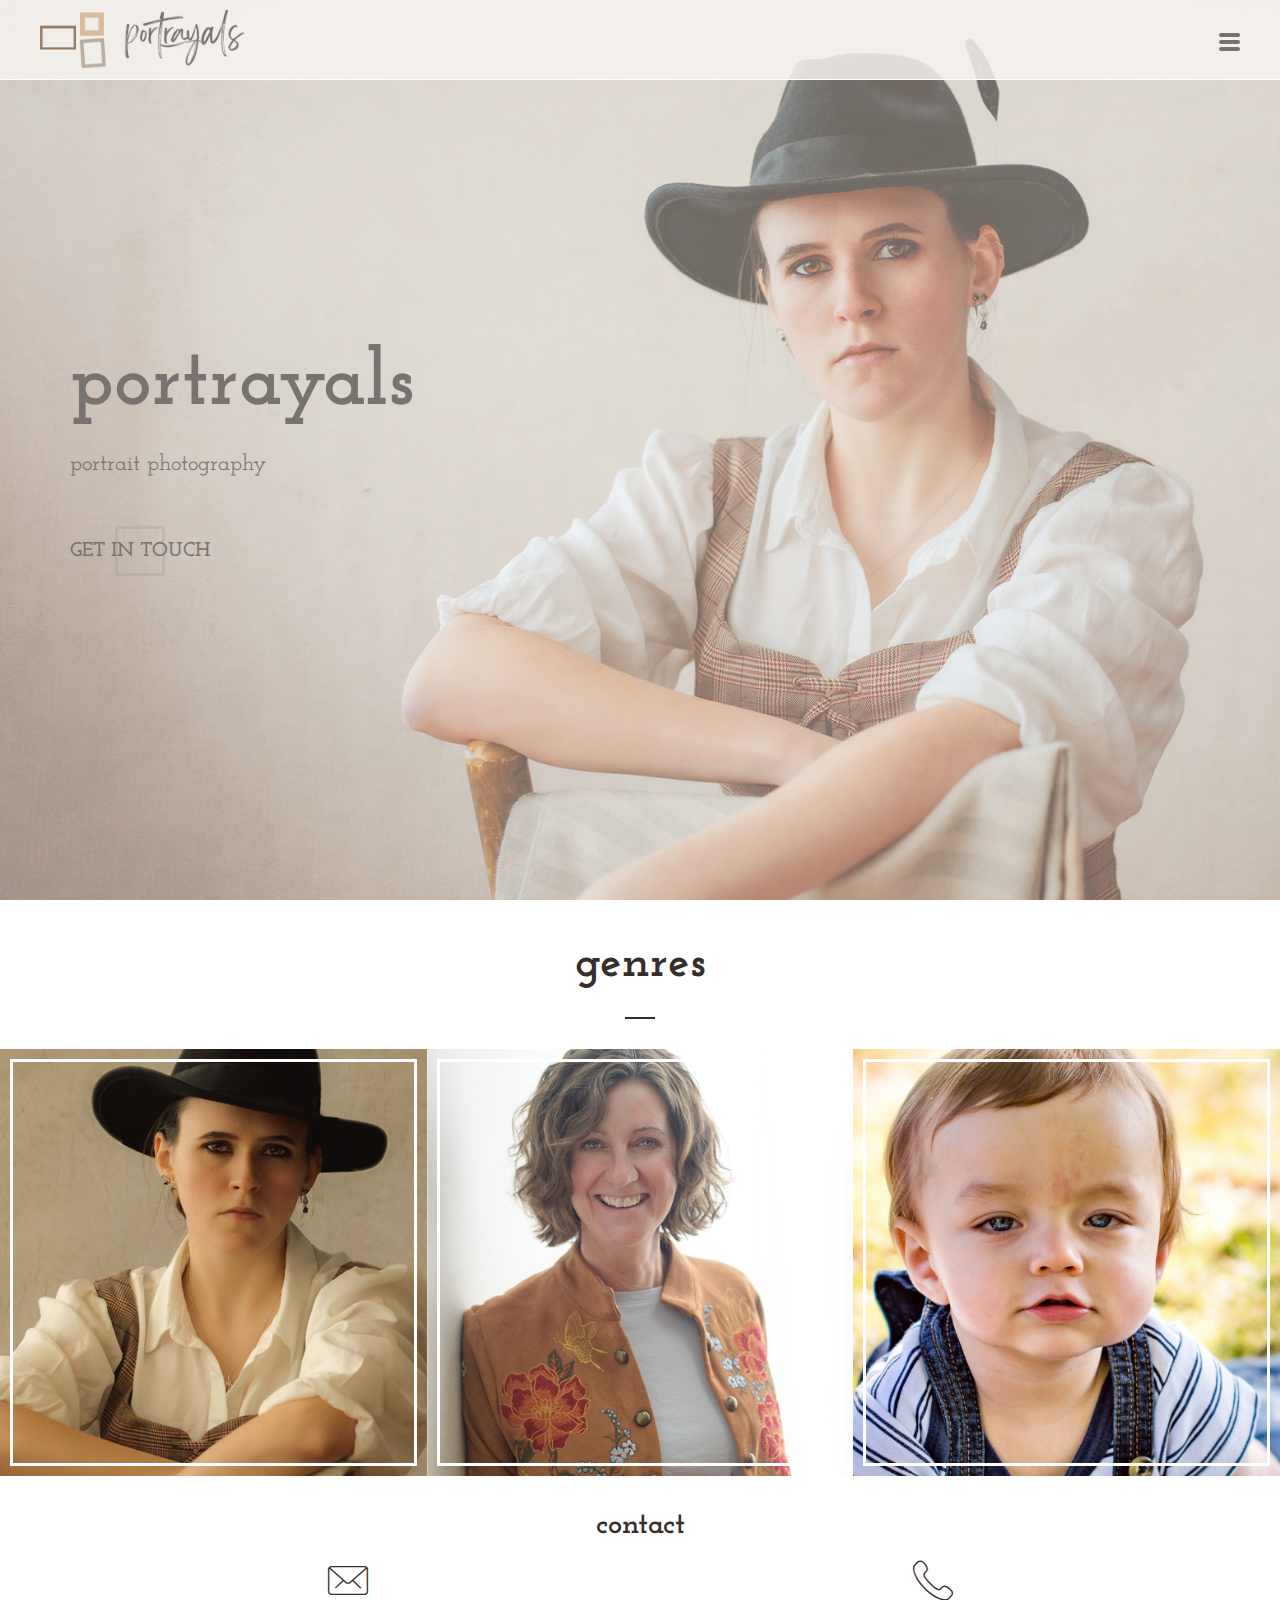
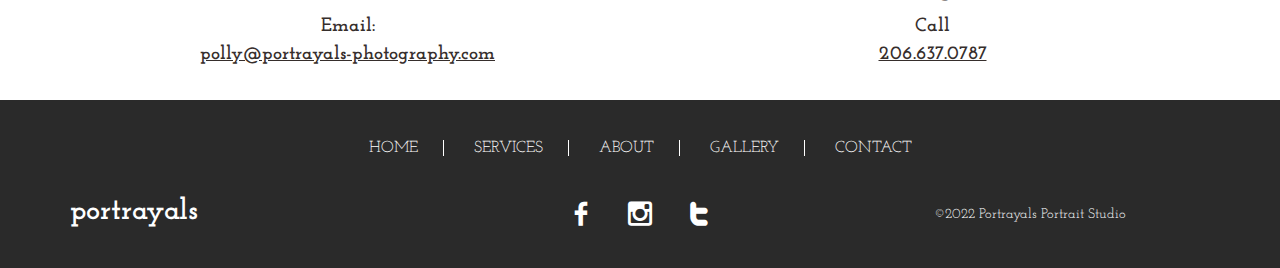
==== commit c47c3397: "Finalize main menu, finalize genre types, begin to add genre descriptions to gallery. Filtered galle" ====
--- a/index.html
+++ b/index.html
@@ -6,7 +6,7 @@
 	<title>Portrayals Portrait Studio</title>
 	<meta name="keywords" content="">
 	<meta name="description" content="">
-	<link id="favicon" rel="shortcut icon" href="images\imgs\favicon.ico" type="image/x-icon">
+	<link id="favicon" rel="shortcut icon" href="favicon.ico" type="image/x-icon">
 	<link rel="stylesheet" href="css/fonts.css">
 	<link rel="stylesheet" href="css/icon-font.css">
 	<link rel="stylesheet" href="css/social-icons.css">
@@ -69,39 +69,33 @@
 		</header>
 		<!-- END Header -->
 
-		<!-- Full screen navigation -->
+		<!-- Full-screen navigation -->
 		<nav class="full-screen-nav">
 			<div class="fsn-container">
 				<ul class="cell">
-					<li class="current-menu-item menu-item-has-children">
+					<li class="current-menu-item">
 						<a href="index.html">home</a>
-							<ul class="sub-menu">
-								<li class="current-menu-item"><a href="about-me.html">Photographer</a></li>
-								<li><a href="agency.html">Studio</a></li>
-								<!-- <li><a href="blog.html">Blog</a></li> -->
-							</ul>
 					</li>
 					<li class="menu-item-has-children">
 						<a href="#">services</a>
 						<ul class="sub-menu">
-							<li><a href="#">studio portraits</a></li>
-							<li><a href="#">onsite portraits</a></li>
-							<li><a href="#">lifestyle shoots</a></li>
-							<li><a href="#">professional headshots</a></li>
-							<li><a href="#">fine art boudoir</a></li>
+							<li><a href="gallery.html">traditional and contemporary fine-art portraiture</a></li>
+							<li><a href="gallery.html">lifestyle family photography</a></li>
+							<li><a href="gallery.html">professional headshots</a></li>
+							<!-- <li><a href="gallery.html">fine art boudoir</a></li> -->
 						</ul>
 					</li>
-					<li class="menu-item-has-children">
+					<li class="current-menu-item">
 						<a href="about-me.html">about</a>
 					</li>
-					<li class="menu-item-has-children">
-						<a href="masonry-col3.html">gallery</a>
+					<li class="current-menu-item">
+						<a href="gallery.html">gallery</a>
 					</li>
 					<li><a href="contact.html">contact me</a></li>
 				</ul>
 			</div>
 		</nav>
-		<!-- END Full screen navigation -->
+		<!-- END full-screen navigation -->
 
 		<section class="fw-main-row">
 			<div class="fw-container-fluid no-padding">
--- a/css/style.css
+++ b/css/style.css
@@ -778,7 +778,9 @@
   font-size: 4em;
   height: 1.5em;
   padding: 0 0.5em;
-  background: #c8beb4;
+  /* background: #c8beb4; */
+  background: rgba(255, 255, 255, 0.0);
+
   color: #c8beb4;
   -webkit-animation: preloader 3s linear infinite;
   -moz-animation: preloader 3s linear infinite;
@@ -1407,9 +1409,18 @@
   top: 0;
 }
 
-.portfolio-item:hover:before {
+/*** Causes portfolio images to dim on hover */
+/* .portfolio-item:hover:before {
   content: "";
   opacity: 1;
+} */
+
+.portfolio-item:hover {
+  position:absolute;
+  transform: scale(1.5);
+  transition-timing-function: ease;
+  transition: 0.2s;
+  z-index: 100;
 }
 
 .portfolio-item a {
@@ -1623,8 +1634,40 @@
   margin-bottom: 30px;
 }
 
-.pricelist-item .price {
+.pricelist-item .price1 {
   background: rgba(155, 134, 115, 0.5);
+  text-align: center;
+  border: 3px solid #e7e7e8;
+  position: absolute;
+  top: 0;
+  right: 15px;
+  font-weight: bold;
+  font-size: 3.000em;
+  font-family: 'Josefin Slab', serif;
+  line-height: 89px;
+  color: #fff;
+  padding: 0 16px;
+  z-index: 2;
+}
+
+.pricelist-item .price2 {
+  background: rgba(198, 156, 108, 0.5);
+  text-align: center;
+  border: 3px solid #e7e7e8;
+  position: absolute;
+  top: 0;
+  right: 15px;
+  font-weight: bold;
+  font-size: 3.000em;
+  font-family: 'Josefin Slab', serif;
+  line-height: 89px;
+  color: #fff;
+  padding: 0 16px;
+  z-index: 2;
+}
+
+.pricelist-item .price3 {
+  background: rgba(217, 187, 181, 0.5);
   text-align: center;
   border: 3px solid #e7e7e8;
   position: absolute;
--- a/css/mobile.css
+++ b/css/mobile.css
@@ -6,11 +6,20 @@
 }
 
 @media screen and (max-width: 992px){
+	.portfolio-item:hover {
+		position:static;
+	  transform: scale(1);
+	}
 	}
 
 @media screen and (max-width: 768px){
 	body {
 		font-size: 14px;
+	}
+
+	.portfolio-item:hover {
+		position:static;
+	  transform: scale(1);
 	}
 
 	input.style1,
@@ -111,4 +120,4 @@
 	}
 }
 @media screen and (max-width: 380px){
-}+}
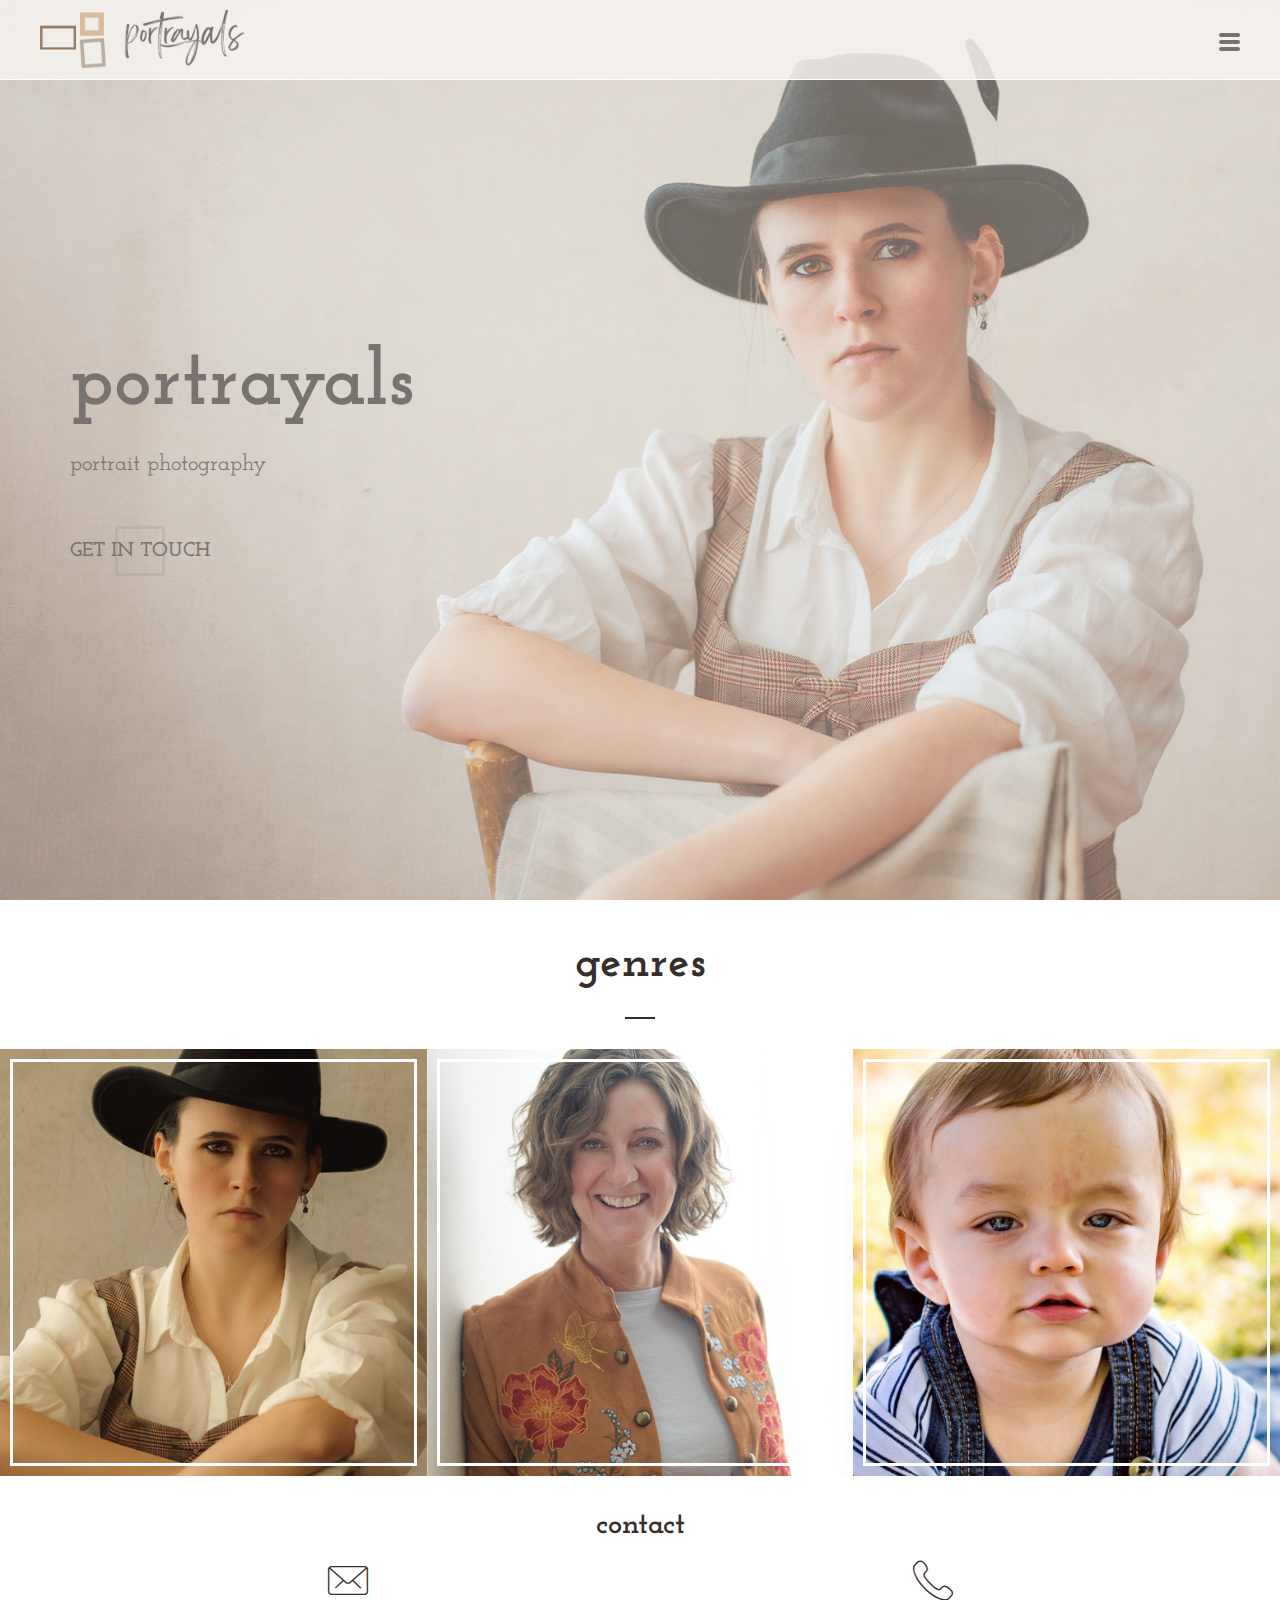
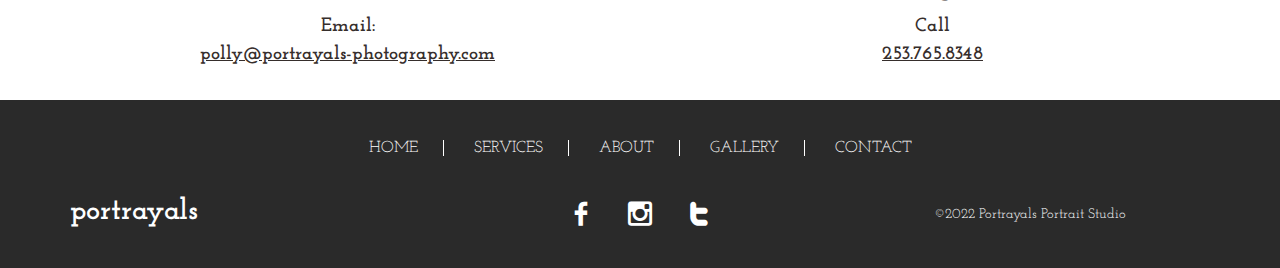
==== commit a56e16f4: "Removed more unnecessary image files, corrected phone number in contact info across all current page" ====
--- a/index.html
+++ b/index.html
@@ -177,7 +177,7 @@
 					<!-- Icon box -->
 					<div class="icon-box fw-col-xs-12 fw-col-sm-6">
 						<div class="icon"><i class="icon-font-phone-call-2"></i></div>
-						<p style="font-size: 1.2rem; font-weight: 700;">Call<br><a href="206.637.0787">206.637.0787</a></p>
+						<p style="font-size: 1.2rem; font-weight: 700;">Call<br><a href="tel:2537658348">253.765.8348</a></p>
 					</div>
 					<!-- END Icon box -->
 				</div>
